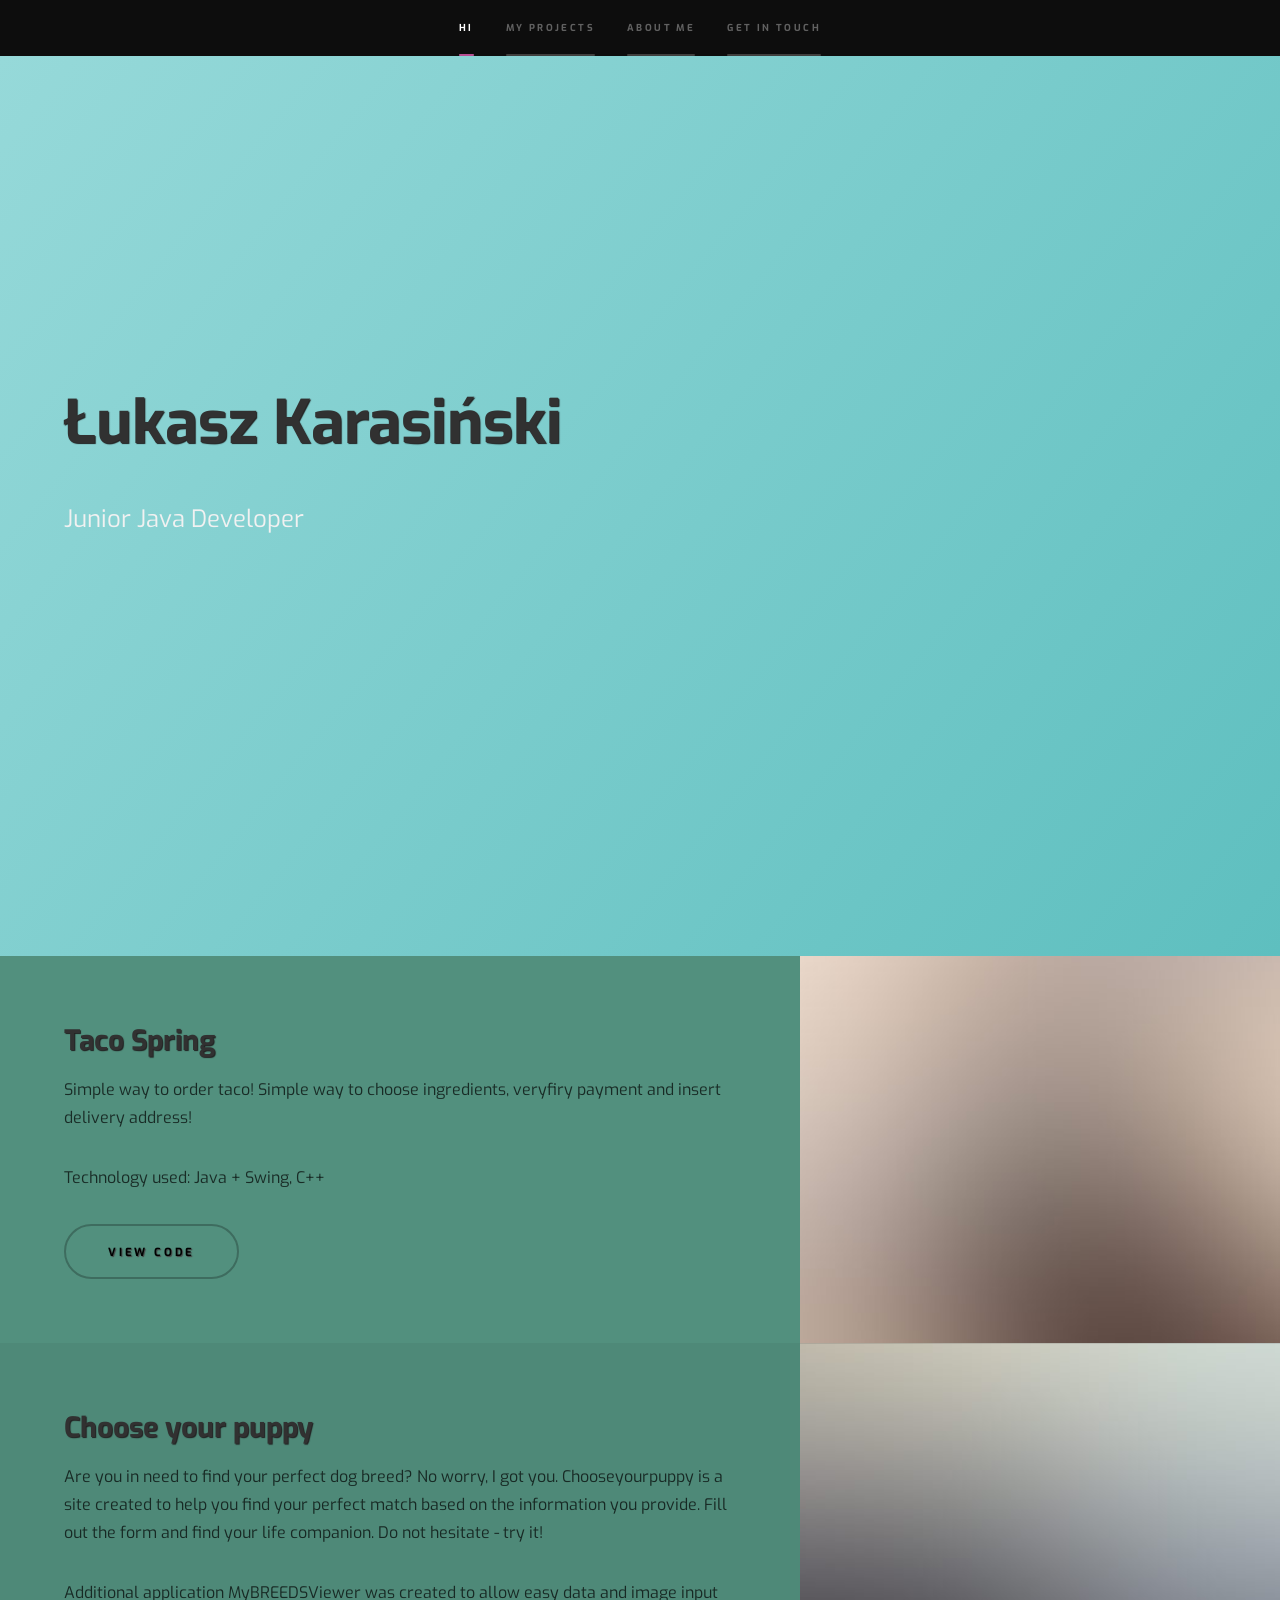
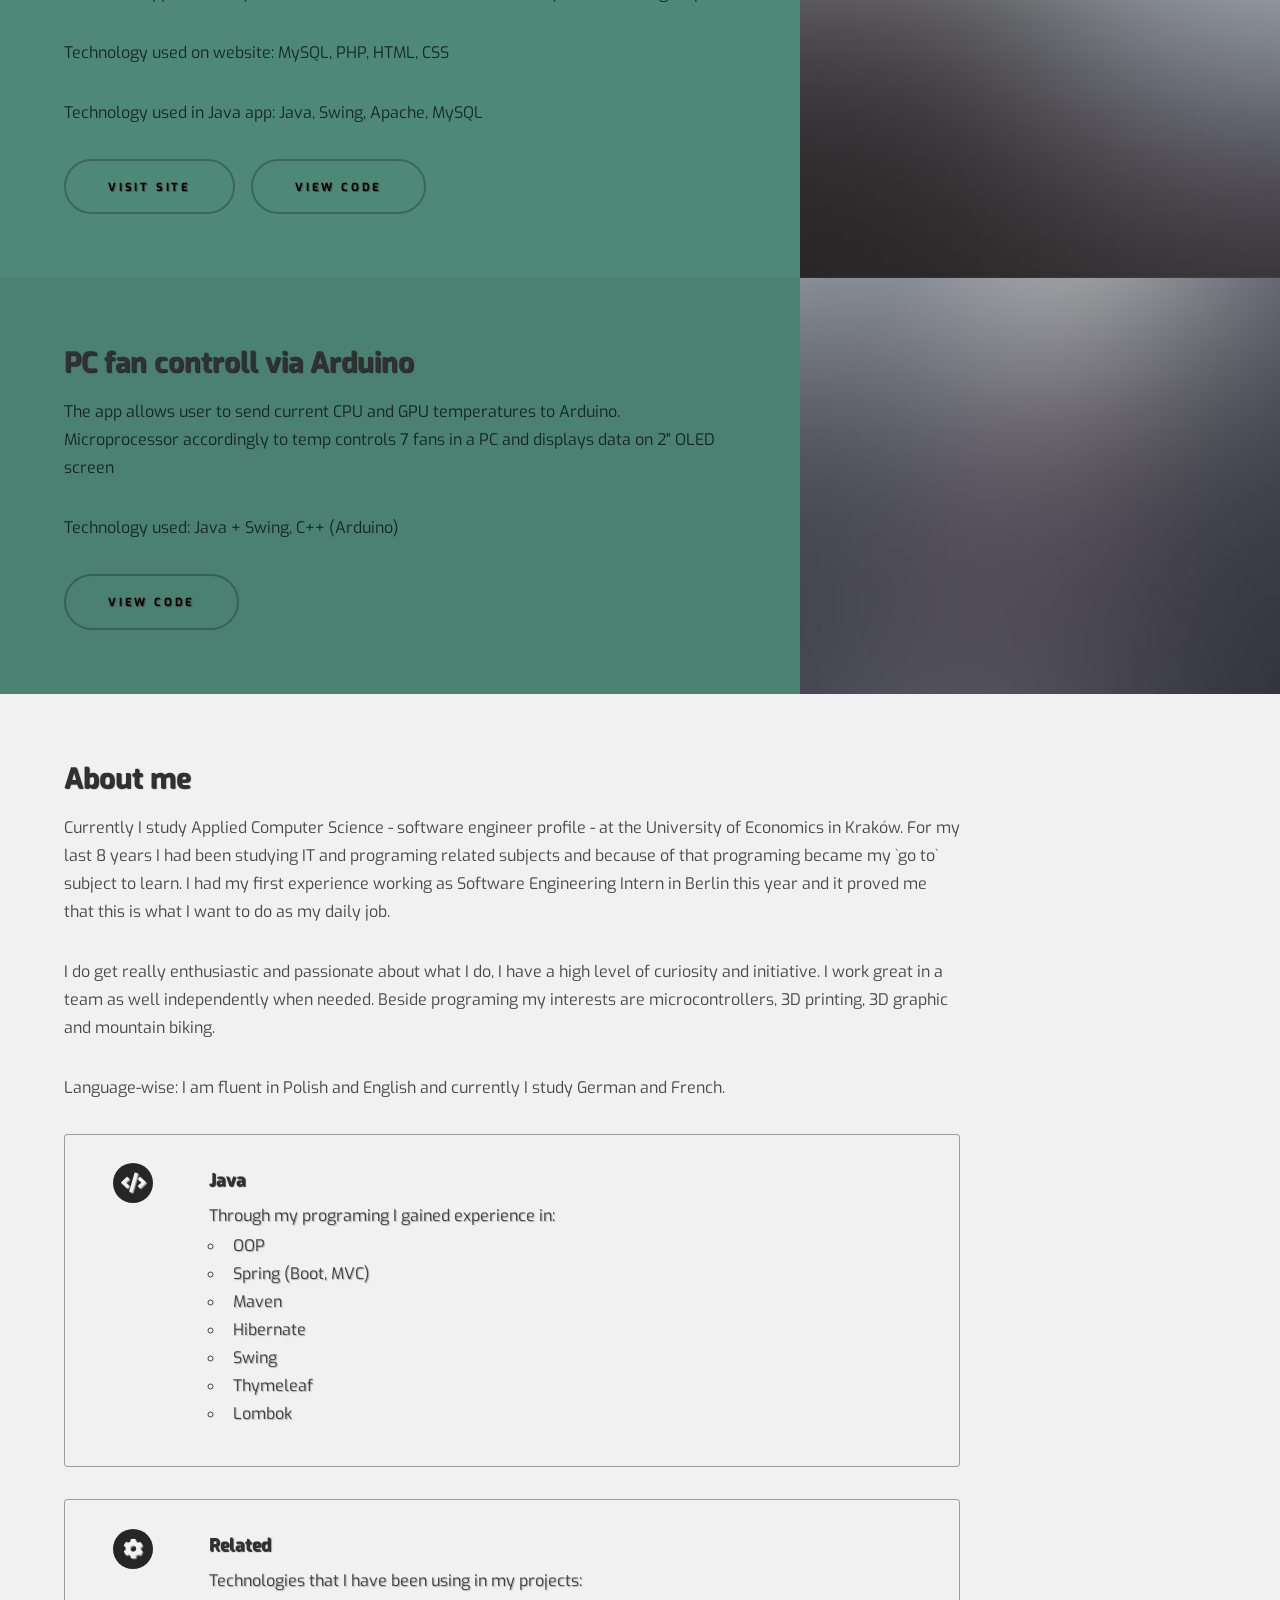
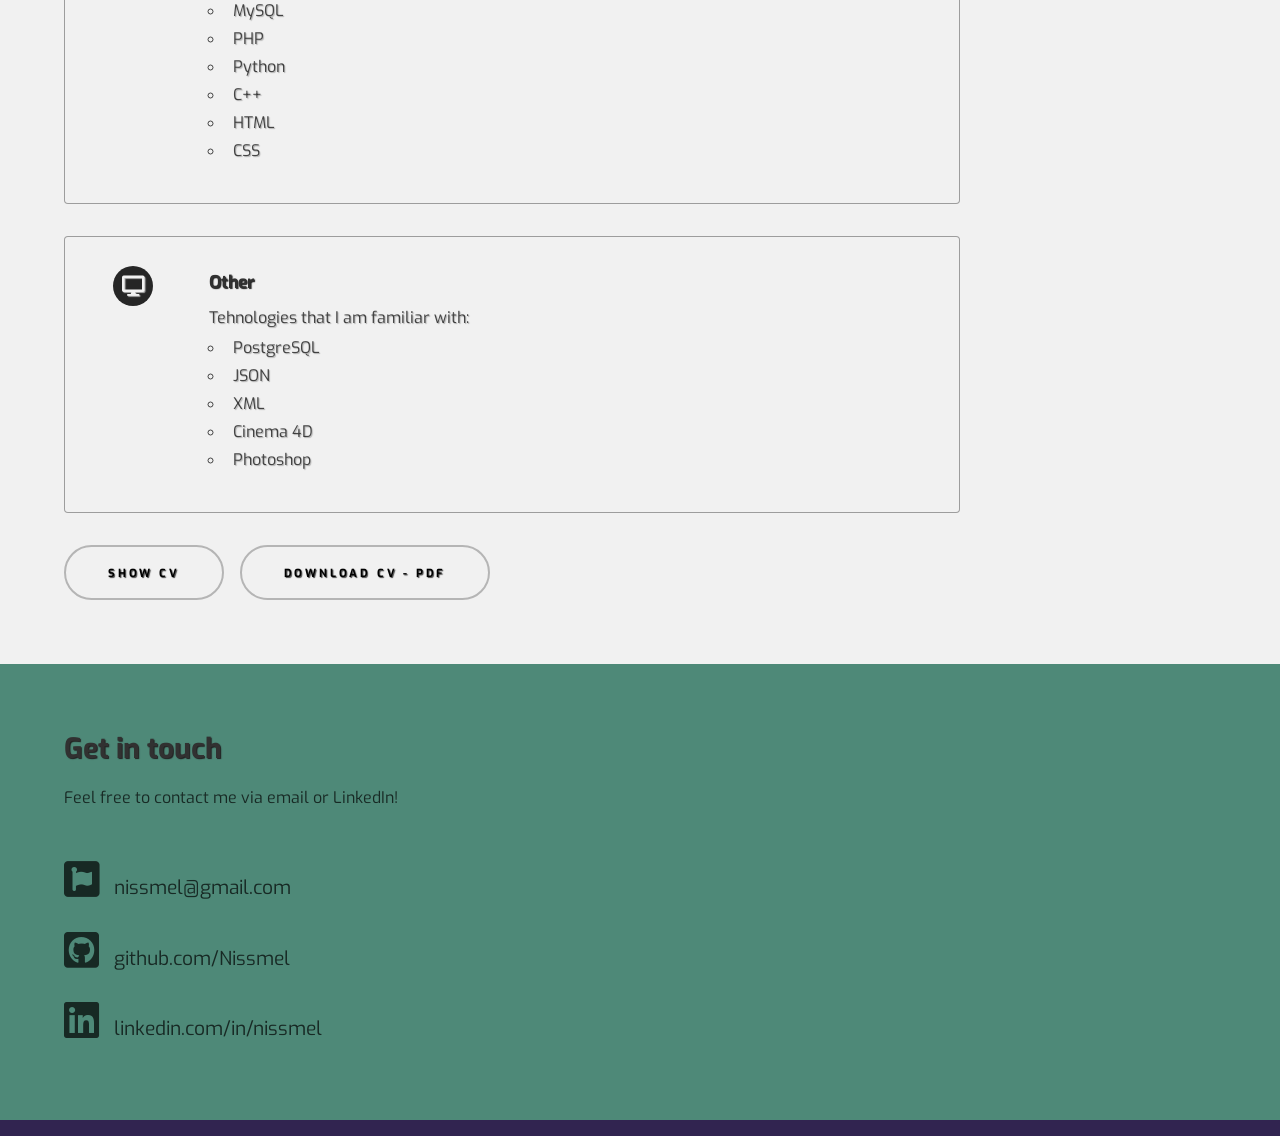
==== index.html @ aac116a1 "Update index.html" ====
<!DOCTYPE HTML>
<!--
	Hyperspace by HTML5 UP
	html5up.net | @ajlkn
	Free for personal and commercial use under the CCA 3.0 license (html5up.net/license)
-->
<html>
	<head>
		<title>Hi! It`s Łukasz!</title>
		<meta charset="utf-8" />
		<meta name="viewport" content="width=device-width, initial-scale=1, user-scalable=no" />
		<link rel="icon" type="image/png" href="images/fav.png">
		<link rel="stylesheet" href="assets/css/main.css" />
		<link href="https://fonts.googleapis.com/css?family=Exo&display=swap" rel="stylesheet">
		<noscript><link rel="stylesheet" href="assets/css/noscript.css" /></noscript>
	</head>
	<body class="is-preload">

		<!-- Sidebar -->
			<section id="sidebar">
				<div class="inner">
					<nav>
						<ul>
							<li><a href="#intro">Hi</a></li>
							<li><a href="#one">My projects</a></li>
							<li><a href="#two">About me</a></li>
							<li><a href="#three">Get in touch</a></li>
						</ul>
					</nav>
				</div>
			</section>

		<!-- Wrapper -->
			<div id="wrapper">
			


				<!-- Intro -->
					<section id="intro" class="wrapper style1 fullscreen fade-up">
					<div class="inner">
					<div class="container">
							<h1>Łukasz Karasiński</h1>
							<p1>Junior Java Developer</p1>
						</div>
						
							
							<ul class="actions">
								<!--  <li><a href="#one" class="button scrolly">Projects</a></li> -->
							</ul>
						</div>
					</section>

				<!-- One -->
					<section id="one" class="wrapper style2 spotlights">
						<section>
							<div class="content">
								<div class="inner">
									<h2>Taco Spring </h2>
									<p>Simple way to order taco! Simple way to choose ingredients, veryfiry payment and insert delivery address!</p>
									<p>Technology used: Java + Swing, C++</p>
									<ul class="actions">
										<li><a href="https://github.com/Nissmel/PC-fan-control-via-Arduino/tree/master" class="button" target="_blank">View code</a></li>
									</ul>
								</div>
							</div>
							<a href="#" class="image"><img src="images/pic01.jpg" alt="" data-position="center center" /></a>
						</section>
						<section>
							<div class="content">
								<div class="inner">
									<h2>Choose your puppy</h2>
									<p>Are you in need to find your perfect dog breed? No worry, I got you. Chooseyourpuppy is a site created to help you find your perfect match based on the information you provide. Fill out the form and find your life companion. Do not hesitate - try it!</p>
									<p>Additional application MyBREEDSViewer was created to allow easy data and image input<p>
									<p>Technology used on website: MySQL, PHP, HTML, CSS</p>
									<p>Technology used in Java app: Java, Swing, Apache, MySQL</p>
									<ul class="actions">
										<li><a href="http://chooseyourpuppy.pl/" class="button" target="_blank">Visit site</a></li>
									    <li><a href="https://github.com/Nissmel/MyBREEDSViewer" class="button" target="_blank">View code</a></li>

									</ul>
								</div>
							</div>
							<a href="#" class="image"><img src="images/pic03.jpg" alt="" data-position="25% 25%" /></a>
						</section>
						<section>
							<div class="content">
							<div class="inner">
									<h2>PC fan controll via Arduino</h2>
									<p>The app allows user to send current CPU and GPU temperatures to Arduino. Microprocessor accordingly to temp controls 7 fans in a PC and displays data on 2" OLED screen</p>
									<p>Technology used: Java + Swing, C++ (Arduino)</p>
									<ul class="actions">
										<li><a href="https://github.com/Nissmel/PC-fan-control-via-Arduino/tree/master" class="button" target="_blank">View code</a></li>
									</ul>
								</div>
							</div>
							<a href="#" class="image"><img src="images/pic02.jpg" alt="" data-position="top center" /></a>
						</section>
					</section>

				<!-- Two -->
					<section id="two" class="wrapper style3 fade-up">
						<div class="inner">
							<h2>About me</h2>
							<p>Currently I study Applied Computer Science - software engineer profile - at the University of Economics in Kraków. For my last 8 years I had been studying IT and programing related subjects and because of that programing became my `go to` subject to learn. 
							I had my first experience working as Software Engineering Intern in Berlin this year and it proved me that this is what I want to do as my daily job.</p>
							<p>I do get really enthusiastic and passionate about what I do, I have a high level of curiosity and initiative. I work great in a team as well independently when needed. Beside programing my interests are microcontrollers, 3D printing, 3D graphic and mountain biking.</p>
							<p>Language-wise: I am fluent in Polish and English and currently I study German and French.</p>
							
							<div class="features">
								<section>
									<span class="icon solid major fa-code"></span>
									<h3>Java</h3>
									<p>Through my programing I gained experience in: 
									<ul class="TechUL">
											<li>OOP</li>
											<li>Spring (Boot, MVC)</li>
											<li>Maven</li>
											<li>Hibernate</li>
											<li>Swing</li>
											<li>Thymeleaf</li>
											<li>Lombok</li>
									<ul>
						
									</p>
								</section>
							</div>
							<div class="features">
								<section>
									<span class="icon solid major fa-cog"></span>
									<h3>Related</h3>
									<p>Technologies that I have been using in my projects:
									<ul class="TechUL">
											<li>MySQL</li>
											<li>PHP</li>
											<li>Python</li>
											<li>C++</li>
											<li>HTML</li>
											<li>CSS</li>
									</ul>
									</p>
								</section>
							</div>
							<div class="features">
								<section>
									<span class="icon solid major fa-desktop"></span>
									<h3>Other</h3>
									<p>Tehnologies that I am familiar with: 
									<ul class="TechUL">
											<li>PostgreSQL</li>
											<li>JSON</li>
											<li>XML</li>
											<li>Cinema 4D</li>
											<li>Photoshop</li>
									</ul>
									</p>
								</section>
							</div>

							<ul class="actions">
								<li><a href="assets\css\images\Łukasz Karasiński.pdf" class="button" target="_blank">Show CV</a></li>
								<li><a href="https://github.com/Nissmel/nissmel.github.io/raw/master/assets/css/images/%C5%81ukasz%20Karasi%C5%84ski.pdf" class="button">Download CV - PDF </a></li>
							</ul>
						</div>
					</section>

				<!-- Three -->
					<section id="three" class="wrapper style1 fade-up">
						<div class="inner">
							<h2>Get in touch</h2>
							<p>Feel free to contact me via email or LinkedIn!</p>
							<div class="split style1">
								<section>
									<ul class="contact">
											<ul class="icons">
											<li><a href="mailto: nissmel&#64;gmail.com" target="_blank" class="icon brands fa-font-awesome"><span class="label">Mail</span>&nbsp;&nbsp;&nbsp;nissmel&#64;gmail.com</a></li>
											<br>
												<li><a href="https://github.com/Nissmel" target="_blank" class="icon brands fa-github-square"><span class="label">GitHub</span>&nbsp;&nbsp;&nbsp;github.com/Nissmel</a></li>
												<br>
												<li><a href="https://www.linkedin.com/in/nissmel/" target="_blank" class="icon brands fa-linkedin"><span class="label">LinkedIn</span>&nbsp;&nbsp;&nbsp;linkedin.com/in/nissmel</a></li>
											</ul>
										</li>
									</ul>
								</section>
							</div>
						</div>
					</section>

			</div>

		<!-- Scripts -->
			<script src="assets/js/jquery.min.js"></script>
			<script src="assets/js/jquery.scrollex.min.js"></script>
			<script src="assets/js/jquery.scrolly.min.js"></script>
			<script src="assets/js/browser.min.js"></script>
			<script src="assets/js/breakpoints.min.js"></script>
			<script src="assets/js/util.js"></script>
			<script src="assets/js/main.js"></script>

	</body>
</html>
---- assets/css/main.css ----
@import url(fontawesome-all.min.css);

/*
	Hyperspace by HTML5 UP
	html5up.net | @ajlkn
	Free for personal and commercial use under the CCA 3.0 license (html5up.net/license)
*/

html, body, div, span, applet, object,
iframe, h1, h2, h3, h4, h5, h6, p, blockquote,
pre, a, abbr, acronym, address, big, cite,
code, del, dfn, em, img, ins, kbd, q, s, samp,
small, strike, strong, sub, sup, tt, var, b,
u, i, center, dl, dt, dd, ol, ul, li, fieldset,
form, label, legend, table, caption, tbody,
tfoot, thead, tr, th, td, article, aside,
canvas, details, embed, figure, figcaption,
footer, header, hgroup, menu, nav, output, ruby,
section, summary, time, mark, audio, video {
	margin: 0;
	padding: 0;
	border: 0;
	font-size: 100%;
	font: inherit;
	vertical-align: baseline;}

article, aside, details, figcaption, figure,
footer, header, hgroup, menu, nav, section {
	display: block;}
	
	body {
	
}

@keyframes gradientBG {
	0% {
		background-position: 0% 50%;
	}
	50% {
		background-position: 100% 50%;
	}
	100% {
		background-position: 0% 50%;
	}
}

.container {
	width: 100%;
	position: absolute;
	top: -50%;}

::-webkit-scrollbar {
    display: none;
}

body {
	line-height: 1;
	background-color: #23a6d5;
}

ol, ul {
  list-style: none;
}

.TechUL{
	position: relative;
	top: -30px;
	list-style-type: circle;
    margin: 0 0 -1.5em 0;
}

blockquote, q {
	quotes: none;
}

	blockquote:before, blockquote:after, q:before, q:after {
		content: '';
		content: none;
	}

table {
	border-collapse: collapse;
	border-spacing: 0;
}

body {
	-webkit-text-size-adjust: none;
}

mark {
	background-color: transparent;
	color: inherit;
}

input::-moz-focus-inner {
	border: 0;
	padding: 0;
}

input, select, textarea {
	-moz-appearance: none;
	-webkit-appearance: none;
	-ms-appearance: none;
	appearance: none;
}

/* Basic */

	@-ms-viewport {
		width: device-width;
	}

	body {
		-ms-overflow-style: scrollbar;
	}

	@media screen and (max-width: 480px) {

		html, body {
			min-width: 320px;
		}

	}

	html {
		box-sizing: border-box;
	}

	*, *:before, *:after {
		box-sizing: inherit;
	}

	body {
		background: #312450;
	}

		body.is-preload *, body.is-preload *:before, body.is-preload *:after {
			-moz-animation: none !important;
			-webkit-animation: none !important;
			-ms-animation: none !important;
			animation: none !important;
			-moz-transition: none !important;
			-webkit-transition: none !important;
			-ms-transition: none !important;
			transition: none !important;
			

		}

/* Type */

	body, input, select, textarea {
		color: rgba(0, 0, 0, 0.7);
		font-family: "Exo", sans-serif;
		font-size: 16.5pt;
		font-weight: normal;
		line-height: 1.75;
	}

		@media screen and (max-width: 1680px) {

			body, input, select, textarea {
				font-size: 13pt;
			}

		}

		@media screen and (max-width: 1280px) {

			body, input, select, textarea {
				font-size: 12pt;
			}

		}

		@media screen and (max-width: 360px) {

			body, input, select, textarea {
				font-size: 11pt;
			}

		}

	a {
		-moz-transition: color 0.2s ease, border-bottom-color 0.2s ease;
		-webkit-transition: color 0.2s ease, border-bottom-color 0.2s ease;
		-ms-transition: color 0.2s ease, border-bottom-color 0.2s ease;
		transition: color 0.2s ease, border-bottom-color 0.2s ease;
		border-bottom: dotted 1px rgba(255, 255, 255, 0.35);
		color: inherit;
		text-decoration: none;
		font-size: 1.2em;
	}

		a:hover {
			border-bottom-color: transparent;
			color: #ffffff;
		}

	strong, b {
		color: #ffffff;
		font-weight: bold;
	}

	em, i {
		font-style: italic;
	}

	p {
		margin: 0 0 2em 0px;
	}
	
	p1 {
		margin: 0 0 2em 0px;
		color: #f1f1f1;
		font-size: 1.5em;

	}

	h1, h2, h3, h4, h5, h6 {
		color: #313131;
		font-weight: bold;
		line-height: 1.5;
		margin: 0 0 0.5em 0px;
		text-shadow: 1px 1px 1px #212121;
	}

		h1 a, h2 a, h3 a, h4 a, h5 a, h6 a {
			color: inherit;
			text-decoration: none;
		}

	h1 {
		font-size: 3.75em;
	}

		h1.major {
			margin: 0 0 1.3em 0;
			position: relative;
			padding-bottom: 0.35em;
		}

			h1.major:after {
				background-image: -moz-linear-gradient(to right, #5e42a6, #b74e91);
				background-image: -webkit-linear-gradient(to right, #5e42a6, #b74e91);
				background-image: -ms-linear-gradient(to right, #5e42a6, #b74e91);
				background-image: linear-gradient(to right, #5e42a6, #b74e91);
				-moz-transition: max-width 0.2s ease;
				-webkit-transition: max-width 0.2s ease;
				-ms-transition: max-width 0.2s ease;
				transition: max-width 0.2s ease;
				border-radius: 0.2em;
				bottom: 0;
				content: '';
				height: 0.05em;
				position: absolute;
				right: 0;
				width: 100%;
			}

	h2 {
		font-size: 1.75em;
		margin: 0 0 0.5em 0px;
	}

	h3 {
		font-size: 1.1em;
	}

	h4 {
		font-size: 1em;
	}

	h5 {
		font-size: 0.8em;
	}

	h6 {
		font-size: 0.6em;
	}

	@media screen and (max-width: 736px) {

		h1 {
			font-size: 2em;
		}

		h2 {
			font-size: 1.25em;
		}

		h3 {
			font-size: 1em;
		}

		h4 {
			font-size: 0.8em;
		}

		h5 {
			font-size: 0.6em;
		}

		h6 {
			font-size: 0.6em;
		}

	}

	sub {
		font-size: 0.8em;
		position: relative;
		top: 0.5em;
	}

	sup {
		font-size: 0.8em;
		position: relative;
		top: -0.5em;
	}

	blockquote {
		border-left: solid 4px rgba(255, 255, 255, 0.15);
		font-style: italic;
		margin: 0 0 2em 0;
		padding: 0.5em 0 0.5em 2em;
	}

	code {
		background: rgba(255, 255, 255, 0.05);
		border-radius: 0.25em;
		border: solid 1px rgba(255, 255, 255, 0.15);
		font-family: "Exo", sans-serif;
		font-size: 0.9em;
		margin: 0 0.25em;
		padding: 0.25em 0.65em;
	}

	pre {
		-webkit-overflow-scrolling: touch;
		font-family: "Exo", sans-serif;
		font-size: 0.9em;
		margin: 0 0 2em 0;
	}

		pre code {
			display: block;
			line-height: 1.75em;
			padding: 1em 1.5em;
			overflow-x: auto;
		}

	hr {
		border: 0;
		border-bottom: solid 1px rgba(255, 255, 255, 0.15);
		margin: 2em 0;
	}

		hr.major {
			margin: 3em 0;
		}

	.align-left {
		text-align: left;
	}

	.align-center {
		text-align: center;
	}

	.align-right {
		text-align: right;
	}

/* Row */

	.row {
		display: flex;
		flex-wrap: wrap;
		box-sizing: border-box;
		align-items: stretch;
	}

		.row > * {
			box-sizing: border-box;
		}

		.row.gtr-uniform > * > :last-child {
			margin-bottom: 0;
		}

		.row.aln-left {
			justify-content: flex-start;
		}

		.row.aln-center {
			justify-content: center;
		}

		.row.aln-right {
			justify-content: flex-end;
		}

		.row.aln-top {
			align-items: flex-start;
		}

		.row.aln-middle {
			align-items: center;
		}

		.row.aln-bottom {
			align-items: flex-end;
		}

		.row > .imp {
			order: -1;
		}

		.row > .col-1 {
			width: 8.33333%;
		}

		.row > .off-1 {
			margin-left: 8.33333%;
		}

		.row > .col-2 {
			width: 16.66667%;
		}

		.row > .off-2 {
			margin-left: 16.66667%;
		}

		.row > .col-3 {
			width: 25%;
		}

		.row > .off-3 {
			margin-left: 25%;
		}

		.row > .col-4 {
			width: 33.33333%;
		}

		.row > .off-4 {
			margin-left: 33.33333%;
		}

		.row > .col-5 {
			width: 41.66667%;
		}

		.row > .off-5 {
			margin-left: 41.66667%;
		}

		.row > .col-6 {
			width: 50%;
		}

		.row > .off-6 {
			margin-left: 50%;
		}

		.row > .col-7 {
			width: 58.33333%;
		}

		.row > .off-7 {
			margin-left: 58.33333%;
		}

		.row > .col-8 {
			width: 66.66667%;
		}

		.row > .off-8 {
			margin-left: 66.66667%;
		}

		.row > .col-9 {
			width: 75%;
		}

		.row > .off-9 {
			margin-left: 75%;
		}

		.row > .col-10 {
			width: 83.33333%;
		}

		.row > .off-10 {
			margin-left: 83.33333%;
		}

		.row > .col-11 {
			width: 91.66667%;
		}

		.row > .off-11 {
			margin-left: 91.66667%;
		}

		.row > .col-12 {
			width: 100%;
		}

		.row > .off-12 {
			margin-left: 100%;
		}

		.row.gtr-0 {
			margin-top: 0;
			margin-left: 0em;
		}

			.row.gtr-0 > * {
				padding: 0 0 0 0em;
			}

			.row.gtr-0.gtr-uniform {
				margin-top: 0em;
			}

				.row.gtr-0.gtr-uniform > * {
					padding-top: 0em;
				}

		.row.gtr-25 {
			margin-top: 0;
			margin-left: -0.375em;
		}

			.row.gtr-25 > * {
				padding: 0 0 0 0.375em;
			}

			.row.gtr-25.gtr-uniform {
				margin-top: -0.375em;
			}

				.row.gtr-25.gtr-uniform > * {
					padding-top: 0.375em;
				}

		.row.gtr-50 {
			margin-top: 0;
			margin-left: -0.75em;
		}

			.row.gtr-50 > * {
				padding: 0 0 0 0.75em;
			}

			.row.gtr-50.gtr-uniform {
				margin-top: -0.75em;
			}

				.row.gtr-50.gtr-uniform > * {
					padding-top: 0.75em;
				}

		.row {
			margin-top: 0;
			margin-left: -1.5em;
		}

			.row > * {
				padding: 0 0 0 1.5em;
			}

			.row.gtr-uniform {
				margin-top: -1.5em;
			}

				.row.gtr-uniform > * {
					padding-top: 1.5em;
				}

		.row.gtr-150 {
			margin-top: 0;
			margin-left: -2.25em;
		}

			.row.gtr-150 > * {
				padding: 0 0 0 2.25em;
			}

			.row.gtr-150.gtr-uniform {
				margin-top: -2.25em;
			}

				.row.gtr-150.gtr-uniform > * {
					padding-top: 2.25em;
				}

		.row.gtr-200 {
			margin-top: 0;
			margin-left: -3em;
		}

			.row.gtr-200 > * {
				padding: 0 0 0 3em;
			}

			.row.gtr-200.gtr-uniform {
				margin-top: -3em;
			}

				.row.gtr-200.gtr-uniform > * {
					padding-top: 3em;
				}

		@media screen and (max-width: 1680px) {

			.row {
				display: flex;
				flex-wrap: wrap;
				box-sizing: border-box;
				align-items: stretch;
			}

				.row > * {
					box-sizing: border-box;
				}

				.row.gtr-uniform > * > :last-child {
					margin-bottom: 0;
				}

				.row.aln-left {
					justify-content: flex-start;
				}

				.row.aln-center {
					justify-content: center;
				}

				.row.aln-right {
					justify-content: flex-end;
				}

				.row.aln-top {
					align-items: flex-start;
				}

				.row.aln-middle {
					align-items: center;
				}

				.row.aln-bottom {
					align-items: flex-end;
				}

				.row > .imp-xlarge {
					order: -1;
				}

				.row > .col-1-xlarge {
					width: 8.33333%;
				}

				.row > .off-1-xlarge {
					margin-left: 8.33333%;
				}

				.row > .col-2-xlarge {
					width: 16.66667%;
				}

				.row > .off-2-xlarge {
					margin-left: 16.66667%;
				}

				.row > .col-3-xlarge {
					width: 25%;
				}

				.row > .off-3-xlarge {
					margin-left: 25%;
				}

				.row > .col-4-xlarge {
					width: 33.33333%;
				}

				.row > .off-4-xlarge {
					margin-left: 33.33333%;
				}

				.row > .col-5-xlarge {
					width: 41.66667%;
				}

				.row > .off-5-xlarge {
					margin-left: 41.66667%;
				}

				.row > .col-6-xlarge {
					width: 50%;
				}

				.row > .off-6-xlarge {
					margin-left: 50%;
				}

				.row > .col-7-xlarge {
					width: 58.33333%;
				}

				.row > .off-7-xlarge {
					margin-left: 58.33333%;
				}

				.row > .col-8-xlarge {
					width: 66.66667%;
				}

				.row > .off-8-xlarge {
					margin-left: 66.66667%;
				}

				.row > .col-9-xlarge {
					width: 75%;
				}

				.row > .off-9-xlarge {
					margin-left: 75%;
				}

				.row > .col-10-xlarge {
					width: 83.33333%;
				}

				.row > .off-10-xlarge {
					margin-left: 83.33333%;
				}

				.row > .col-11-xlarge {
					width: 91.66667%;
				}

				.row > .off-11-xlarge {
					margin-left: 91.66667%;
				}

				.row > .col-12-xlarge {
					width: 100%;
				}

				.row > .off-12-xlarge {
					margin-left: 100%;
				}

				.row.gtr-0 {
					margin-top: 0;
					margin-left: 0em;
				}

					.row.gtr-0 > * {
						padding: 0 0 0 0em;
					}

					.row.gtr-0.gtr-uniform {
						margin-top: 0em;
					}

						.row.gtr-0.gtr-uniform > * {
							padding-top: 0em;
						}

				.row.gtr-25 {
					margin-top: 0;
					margin-left: -0.375em;
				}

					.row.gtr-25 > * {
						padding: 0 0 0 0.375em;
					}

					.row.gtr-25.gtr-uniform {
						margin-top: -0.375em;
					}

						.row.gtr-25.gtr-uniform > * {
							padding-top: 0.375em;
						}

				.row.gtr-50 {
					margin-top: 0;
					margin-left: -0.75em;
				}

					.row.gtr-50 > * {
						padding: 0 0 0 0.75em;
					}

					.row.gtr-50.gtr-uniform {
						margin-top: -0.75em;
					}

						.row.gtr-50.gtr-uniform > * {
							padding-top: 0.75em;
						}

				.row {
					margin-top: 0;
					margin-left: -1.5em;
				}

					.row > * {
						padding: 0 0 0 1.5em;
					}

					.row.gtr-uniform {
						margin-top: -1.5em;
					}

						.row.gtr-uniform > * {
							padding-top: 1.5em;
						}

				.row.gtr-150 {
					margin-top: 0;
					margin-left: -2.25em;
				}

					.row.gtr-150 > * {
						padding: 0 0 0 2.25em;
					}

					.row.gtr-150.gtr-uniform {
						margin-top: -2.25em;
					}

						.row.gtr-150.gtr-uniform > * {
							padding-top: 2.25em;
						}

				.row.gtr-200 {
					margin-top: 0;
					margin-left: -3em;
				}

					.row.gtr-200 > * {
						padding: 0 0 0 3em;
					}

					.row.gtr-200.gtr-uniform {
						margin-top: -3em;
					}

						.row.gtr-200.gtr-uniform > * {
							padding-top: 3em;
						}

		}

		@media screen and (max-width: 1280px) {

			.row {
				display: flex;
				flex-wrap: wrap;
				box-sizing: border-box;
				align-items: stretch;
			}

				.row > * {
					box-sizing: border-box;
				}

				.row.gtr-uniform > * > :last-child {
					margin-bottom: 0;
				}

				.row.aln-left {
					justify-content: flex-start;
				}

				.row.aln-center {
					justify-content: center;
				}

				.row.aln-right {
					justify-content: flex-end;
				}

				.row.aln-top {
					align-items: flex-start;
				}

				.row.aln-middle {
					align-items: center;
				}

				.row.aln-bottom {
					align-items: flex-end;
				}

				.row > .imp-large {
					order: -1;
				}

				.row > .col-1-large {
					width: 8.33333%;
				}

				.row > .off-1-large {
					margin-left: 8.33333%;
				}

				.row > .col-2-large {
					width: 16.66667%;
				}

				.row > .off-2-large {
					margin-left: 16.66667%;
				}

				.row > .col-3-large {
					width: 25%;
				}

				.row > .off-3-large {
					margin-left: 25%;
				}

				.row > .col-4-large {
					width: 33.33333%;
				}

				.row > .off-4-large {
					margin-left: 33.33333%;
				}

				.row > .col-5-large {
					width: 41.66667%;
				}

				.row > .off-5-large {
					margin-left: 41.66667%;
				}

				.row > .col-6-large {
					width: 50%;
				}

				.row > .off-6-large {
					margin-left: 50%;
				}

				.row > .col-7-large {
					width: 58.33333%;
				}

				.row > .off-7-large {
					margin-left: 58.33333%;
				}

				.row > .col-8-large {
					width: 66.66667%;
				}

				.row > .off-8-large {
					margin-left: 66.66667%;
				}

				.row > .col-9-large {
					width: 75%;
				}

				.row > .off-9-large {
					margin-left: 75%;
				}

				.row > .col-10-large {
					width: 83.33333%;
				}

				.row > .off-10-large {
					margin-left: 83.33333%;
				}

				.row > .col-11-large {
					width: 91.66667%;
				}

				.row > .off-11-large {
					margin-left: 91.66667%;
				}

				.row > .col-12-large {
					width: 100%;
				}

				.row > .off-12-large {
					margin-left: 100%;
				}

				.row.gtr-0 {
					margin-top: 0;
					margin-left: 0em;
				}

					.row.gtr-0 > * {
						padding: 0 0 0 0em;
					}

					.row.gtr-0.gtr-uniform {
						margin-top: 0em;
					}

						.row.gtr-0.gtr-uniform > * {
							padding-top: 0em;
						}

				.row.gtr-25 {
					margin-top: 0;
					margin-left: -0.375em;
				}

					.row.gtr-25 > * {
						padding: 0 0 0 0.375em;
					}

					.row.gtr-25.gtr-uniform {
						margin-top: -0.375em;
					}

						.row.gtr-25.gtr-uniform > * {
							padding-top: 0.375em;
						}

				.row.gtr-50 {
					margin-top: 0;
					margin-left: -0.75em;
				}

					.row.gtr-50 > * {
						padding: 0 0 0 0.75em;
					}

					.row.gtr-50.gtr-uniform {
						margin-top: -0.75em;
					}

						.row.gtr-50.gtr-uniform > * {
							padding-top: 0.75em;
						}

				.row {
					margin-top: 0;
					margin-left: -1.5em;
				}

					.row > * {
						padding: 0 0 0 1.5em;
					}

					.row.gtr-uniform {
						margin-top: -1.5em;
					}

						.row.gtr-uniform > * {
							padding-top: 1.5em;
						}

				.row.gtr-150 {
					margin-top: 0;
					margin-left: -2.25em;
				}

					.row.gtr-150 > * {
						padding: 0 0 0 2.25em;
					}

					.row.gtr-150.gtr-uniform {
						margin-top: -2.25em;
					}

						.row.gtr-150.gtr-uniform > * {
							padding-top: 2.25em;
						}

				.row.gtr-200 {
					margin-top: 0;
					margin-left: -3em;
				}

					.row.gtr-200 > * {
						padding: 0 0 0 3em;
					}

					.row.gtr-200.gtr-uniform {
						margin-top: -3em;
					}

						.row.gtr-200.gtr-uniform > * {
							padding-top: 3em;
						}

		}

		@media screen and (max-width: 980px) {

			.row {
				display: flex;
				flex-wrap: wrap;
				box-sizing: border-box;
				align-items: stretch;
			}

				.row > * {
					box-sizing: border-box;
				}

				.row.gtr-uniform > * > :last-child {
					margin-bottom: 0;
				}

				.row.aln-left {
					justify-content: flex-start;
				}

				.row.aln-center {
					justify-content: center;
				}

				.row.aln-right {
					justify-content: flex-end;
				}

				.row.aln-top {
					align-items: flex-start;
				}

				.row.aln-middle {
					align-items: center;
				}

				.row.aln-bottom {
					align-items: flex-end;
				}

				.row > .imp-medium {
					order: -1;
				}

				.row > .col-1-medium {
					width: 8.33333%;
				}

				.row > .off-1-medium {
					margin-left: 8.33333%;
				}

				.row > .col-2-medium {
					width: 16.66667%;
				}

				.row > .off-2-medium {
					margin-left: 16.66667%;
				}

				.row > .col-3-medium {
					width: 25%;
				}

				.row > .off-3-medium {
					margin-left: 25%;
				}

				.row > .col-4-medium {
					width: 33.33333%;
				}

				.row > .off-4-medium {
					margin-left: 33.33333%;
				}

				.row > .col-5-medium {
					width: 41.66667%;
				}

				.row > .off-5-medium {
					margin-left: 41.66667%;
				}

				.row > .col-6-medium {
					width: 50%;
				}

				.row > .off-6-medium {
					margin-left: 50%;
				}

				.row > .col-7-medium {
					width: 58.33333%;
				}

				.row > .off-7-medium {
					margin-left: 58.33333%;
				}

				.row > .col-8-medium {
					width: 66.66667%;
				}

				.row > .off-8-medium {
					margin-left: 66.66667%;
				}

				.row > .col-9-medium {
					width: 75%;
				}

				.row > .off-9-medium {
					margin-left: 75%;
				}

				.row > .col-10-medium {
					width: 83.33333%;
				}

				.row > .off-10-medium {
					margin-left: 83.33333%;
				}

				.row > .col-11-medium {
					width: 91.66667%;
				}

				.row > .off-11-medium {
					margin-left: 91.66667%;
				}

				.row > .col-12-medium {
					width: 100%;
				}

				.row > .off-12-medium {
					margin-left: 100%;
				}

				.row.gtr-0 {
					margin-top: 0;
					margin-left: 0em;
				}

					.row.gtr-0 > * {
						padding: 0 0 0 0em;
					}

					.row.gtr-0.gtr-uniform {
						margin-top: 0em;
					}

						.row.gtr-0.gtr-uniform > * {
							padding-top: 0em;
						}

				.row.gtr-25 {
					margin-top: 0;
					margin-left: -0.375em;
				}

					.row.gtr-25 > * {
						padding: 0 0 0 0.375em;
					}

					.row.gtr-25.gtr-uniform {
						margin-top: -0.375em;
					}

						.row.gtr-25.gtr-uniform > * {
							padding-top: 0.375em;
						}

				.row.gtr-50 {
					margin-top: 0;
					margin-left: -0.75em;
				}

					.row.gtr-50 > * {
						padding: 0 0 0 0.75em;
					}

					.row.gtr-50.gtr-uniform {
						margin-top: -0.75em;
					}

						.row.gtr-50.gtr-uniform > * {
							padding-top: 0.75em;
						}

				.row {
					margin-top: 0;
					margin-left: -1.5em;
				}

					.row > * {
						padding: 0 0 0 1.5em;
					}

					.row.gtr-uniform {
						margin-top: -1.5em;
					}

						.row.gtr-uniform > * {
							padding-top: 1.5em;
						}

				.row.gtr-150 {
					margin-top: 0;
					margin-left: -2.25em;
				}

					.row.gtr-150 > * {
						padding: 0 0 0 2.25em;
					}

					.row.gtr-150.gtr-uniform {
						margin-top: -2.25em;
					}

						.row.gtr-150.gtr-uniform > * {
							padding-top: 2.25em;
						}

				.row.gtr-200 {
					margin-top: 0;
					margin-left: -3em;
				}

					.row.gtr-200 > * {
						padding: 0 0 0 3em;
					}

					.row.gtr-200.gtr-uniform {
						margin-top: -3em;
					}

						.row.gtr-200.gtr-uniform > * {
							padding-top: 3em;
						}

		}

		@media screen and (max-width: 736px) {

			.row {
				display: flex;
				flex-wrap: wrap;
				box-sizing: border-box;
				align-items: stretch;
			}

				.row > * {
					box-sizing: border-box;
				}

				.row.gtr-uniform > * > :last-child {
					margin-bottom: 0;
				}

				.row.aln-left {
					justify-content: flex-start;
				}

				.row.aln-center {
					justify-content: center;
				}

				.row.aln-right {
					justify-content: flex-end;
				}

				.row.aln-top {
					align-items: flex-start;
				}

				.row.aln-middle {
					align-items: center;
				}

				.row.aln-bottom {
					align-items: flex-end;
				}

				.row > .imp-small {
					order: -1;
				}

				.row > .col-1-small {
					width: 8.33333%;
				}

				.row > .off-1-small {
					margin-left: 8.33333%;
				}

				.row > .col-2-small {
					width: 16.66667%;
				}

				.row > .off-2-small {
					margin-left: 16.66667%;
				}

				.row > .col-3-small {
					width: 25%;
				}

				.row > .off-3-small {
					margin-left: 25%;
				}

				.row > .col-4-small {
					width: 33.33333%;
				}

				.row > .off-4-small {
					margin-left: 33.33333%;
				}

				.row > .col-5-small {
					width: 41.66667%;
				}

				.row > .off-5-small {
					margin-left: 41.66667%;
				}

				.row > .col-6-small {
					width: 50%;
				}

				.row > .off-6-small {
					margin-left: 50%;
				}

				.row > .col-7-small {
					width: 58.33333%;
				}

				.row > .off-7-small {
					margin-left: 58.33333%;
				}

				.row > .col-8-small {
					width: 66.66667%;
				}

				.row > .off-8-small {
					margin-left: 66.66667%;
				}

				.row > .col-9-small {
					width: 75%;
				}

				.row > .off-9-small {
					margin-left: 75%;
				}

				.row > .col-10-small {
					width: 83.33333%;
				}

				.row > .off-10-small {
					margin-left: 83.33333%;
				}

				.row > .col-11-small {
					width: 91.66667%;
				}

				.row > .off-11-small {
					margin-left: 91.66667%;
				}

				.row > .col-12-small {
					width: 100%;
				}

				.row > .off-12-small {
					margin-left: 100%;
				}

				.row.gtr-0 {
					margin-top: 0;
					margin-left: 0em;
				}

					.row.gtr-0 > * {
						padding: 0 0 0 0em;
					}

					.row.gtr-0.gtr-uniform {
						margin-top: 0em;
					}

						.row.gtr-0.gtr-uniform > * {
							padding-top: 0em;
						}

				.row.gtr-25 {
					margin-top: 0;
					margin-left: -0.375em;
				}

					.row.gtr-25 > * {
						padding: 0 0 0 0.375em;
					}

					.row.gtr-25.gtr-uniform {
						margin-top: -0.375em;
					}

						.row.gtr-25.gtr-uniform > * {
							padding-top: 0.375em;
						}

				.row.gtr-50 {
					margin-top: 0;
					margin-left: -0.75em;
				}

					.row.gtr-50 > * {
						padding: 0 0 0 0.75em;
					}

					.row.gtr-50.gtr-uniform {
						margin-top: -0.75em;
					}

						.row.gtr-50.gtr-uniform > * {
							padding-top: 0.75em;
						}

				.row {
					margin-top: 0;
					margin-left: -1.5em;
				}

					.row > * {
						padding: 0 0 0 1.5em;
					}

					.row.gtr-uniform {
						margin-top: -1.5em;
					}

						.row.gtr-uniform > * {
							padding-top: 1.5em;
						}

				.row.gtr-150 {
					margin-top: 0;
					margin-left: -2.25em;
				}

					.row.gtr-150 > * {
						padding: 0 0 0 2.25em;
					}

					.row.gtr-150.gtr-uniform {
						margin-top: -2.25em;
					}

						.row.gtr-150.gtr-uniform > * {
							padding-top: 2.25em;
						}

				.row.gtr-200 {
					margin-top: 0;
					margin-left: -3em;
				}

					.row.gtr-200 > * {
						padding: 0 0 0 3em;
					}

					.row.gtr-200.gtr-uniform {
						margin-top: -3em;
					}

						.row.gtr-200.gtr-uniform > * {
							padding-top: 3em;
						}

		}

		@media screen and (max-width: 480px) {

			.row {
				display: flex;
				flex-wrap: wrap;
				box-sizing: border-box;
				align-items: stretch;
			}

				.row > * {
					box-sizing: border-box;
				}

				.row.gtr-uniform > * > :last-child {
					margin-bottom: 0;
				}

				.row.aln-left {
					justify-content: flex-start;
				}

				.row.aln-center {
					justify-content: center;
				}

				.row.aln-right {
					justify-content: flex-end;
				}

				.row.aln-top {
					align-items: flex-start;
				}

				.row.aln-middle {
					align-items: center;
				}

				.row.aln-bottom {
					align-items: flex-end;
				}

				.row > .imp-xsmall {
					order: -1;
				}

				.row > .col-1-xsmall {
					width: 8.33333%;
				}

				.row > .off-1-xsmall {
					margin-left: 8.33333%;
				}

				.row > .col-2-xsmall {
					width: 16.66667%;
				}

				.row > .off-2-xsmall {
					margin-left: 16.66667%;
				}

				.row > .col-3-xsmall {
					width: 25%;
				}

				.row > .off-3-xsmall {
					margin-left: 25%;
				}

				.row > .col-4-xsmall {
					width: 33.33333%;
				}

				.row > .off-4-xsmall {
					margin-left: 33.33333%;
				}

				.row > .col-5-xsmall {
					width: 41.66667%;
				}

				.row > .off-5-xsmall {
					margin-left: 41.66667%;
				}

				.row > .col-6-xsmall {
					width: 50%;
				}

				.row > .off-6-xsmall {
					margin-left: 50%;
				}

				.row > .col-7-xsmall {
					width: 58.33333%;
				}

				.row > .off-7-xsmall {
					margin-left: 58.33333%;
				}

				.row > .col-8-xsmall {
					width: 66.66667%;
				}

				.row > .off-8-xsmall {
					margin-left: 66.66667%;
				}

				.row > .col-9-xsmall {
					width: 75%;
				}

				.row > .off-9-xsmall {
					margin-left: 75%;
				}

				.row > .col-10-xsmall {
					width: 83.33333%;
				}

				.row > .off-10-xsmall {
					margin-left: 83.33333%;
				}

				.row > .col-11-xsmall {
					width: 91.66667%;
				}

				.row > .off-11-xsmall {
					margin-left: 91.66667%;
				}

				.row > .col-12-xsmall {
					width: 100%;
				}

				.row > .off-12-xsmall {
					margin-left: 100%;
				}

				.row.gtr-0 {
					margin-top: 0;
					margin-left: 0em;
				}

					.row.gtr-0 > * {
						padding: 0 0 0 0em;
					}

					.row.gtr-0.gtr-uniform {
						margin-top: 0em;
					}

						.row.gtr-0.gtr-uniform > * {
							padding-top: 0em;
						}

				.row.gtr-25 {
					margin-top: 0;
					margin-left: -0.375em;
				}

					.row.gtr-25 > * {
						padding: 0 0 0 0.375em;
					}

					.row.gtr-25.gtr-uniform {
						margin-top: -0.375em;
					}

						.row.gtr-25.gtr-uniform > * {
							padding-top: 0.375em;
						}

				.row.gtr-50 {
					margin-top: 0;
					margin-left: -0.75em;
				}

					.row.gtr-50 > * {
						padding: 0 0 0 0.75em;
					}

					.row.gtr-50.gtr-uniform {
						margin-top: -0.75em;
					}

						.row.gtr-50.gtr-uniform > * {
							padding-top: 0.75em;
						}

				.row {
					margin-top: 0;
					margin-left: -1.5em;
				}

					.row > * {
						padding: 0 0 0 1.5em;
					}

					.row.gtr-uniform {
						margin-top: -1.5em;
					}

						.row.gtr-uniform > * {
							padding-top: 1.5em;
						}

				.row.gtr-150 {
					margin-top: 0;
					margin-left: -2.25em;
				}

					.row.gtr-150 > * {
						padding: 0 0 0 2.25em;
					}

					.row.gtr-150.gtr-uniform {
						margin-top: -2.25em;
					}

						.row.gtr-150.gtr-uniform > * {
							padding-top: 2.25em;
						}

				.row.gtr-200 {
					margin-top: 0;
					margin-left: -3em;
				}

					.row.gtr-200 > * {
						padding: 0 0 0 3em;
					}

					.row.gtr-200.gtr-uniform {
						margin-top: -3em;
					}

						.row.gtr-200.gtr-uniform > * {
							padding-top: 3em;
						}

		}

/* Box */

	.box {
		border-radius: 0.25em;
		border: solid 1px rgba(255, 255, 255, 0.15);
		margin-bottom: 2em;
		padding: 1.5em;
	}

		.box > :last-child,
		.box > :last-child > :last-child,
		.box > :last-child > :last-child > :last-child {
			margin-bottom: 0;
		}

		.box.alt {
			border: 0;
			border-radius: 0;
			padding: 0;
		}

/* Button */

	input[type="submit"],
	input[type="reset"],
	input[type="button"],
	button,
	.button {
		-moz-appearance: none;
		-webkit-appearance: none;
		-ms-appearance: none;
		appearance: none;
		-moz-transition: border-color 0.2s ease;
		-webkit-transition: border-color 0.2s ease;
		-ms-transition: border-color 0.2s ease;
		transition: border-color 0.2s ease;
		background-color: transparent;
		border: solid 2px !important;
		text-shadow: 1px 1px 1px #464646;
		border-color: rgba(0, 0, 0, 0.25) !important;
		border-radius: 3em;
		color: #000000 !important;
		cursor: pointer;
		display: inline-block;
		font-size: 0.7em;
		font-weight: bold;
		height: calc(4.75em + 2px);
		letter-spacing: 0.25em;
		line-height: 4.75em;
		outline: 0;
		padding: 0 3.75em;
		position: relative;
		text-align: center;
		text-decoration: none;
		text-transform: uppercase;
		white-space: nowrap;
	}

		input[type="submit"]:after,
		input[type="reset"]:after,
		input[type="button"]:after,
		button:after,
		.button:after {
			-moz-transform: scale(0.25);
			-webkit-transform: scale(0.25);
			-ms-transform: scale(0.25);
			transform: scale(0.25);
			pointer-events: none;
			-moz-transition: opacity 0.2s ease, -moz-transform 0.2s ease;
			-webkit-transition: opacity 0.2s ease, -webkit-transform 0.2s ease;
			-ms-transition: opacity 0.2s ease, -ms-transform 0.2s ease;
			transition: opacity 0.2s ease, transform 0.2s ease;
			background: #ffffff;
			border-radius: 3em;
			content: '';
			height: 100%;
			left: 0;
			opacity: 0;
			position: absolute;
			top: 0;
			width: 100%;
		}

		input[type="submit"].icon:before,
		input[type="reset"].icon:before,
		input[type="button"].icon:before,
		button.icon:before,
		.button.icon:before {
			margin-right: 0.75em;
		}

		input[type="submit"].fit,
		input[type="reset"].fit,
		input[type="button"].fit,
		button.fit,
		.button.fit {
			width: 100%;
		}

		input[type="submit"].small,
		input[type="reset"].small,
		input[type="button"].small,
		button.small,
		.button.small {
			font-size: 0.4em;
		}

		input[type="submit"].large,
		input[type="reset"].large,
		input[type="button"].large,
		button.large,
		.button.large {
			font-size: 0.8em;
		}

		input[type="submit"].primary,
		input[type="reset"].primary,
		input[type="button"].primary,
		button.primary,
		.button.primary {
			background-color: #ffffff;
			color: #312450 !important;
		}

			input[type="submit"].primary:after,
			input[type="reset"].primary:after,
			input[type="button"].primary:after,
			button.primary:after,
			.button.primary:after {
				display: none;
			}

		input[type="submit"].disabled, input[type="submit"]:disabled,
		input[type="reset"].disabled,
		input[type="reset"]:disabled,
		input[type="button"].disabled,
		input[type="button"]:disabled,
		button.disabled,
		button:disabled,
		.button.disabled,
		.button:disabled {
			cursor: default;
			opacity: 0.5;
			pointer-events: none;
		}

		input[type="submit"]:hover,
		input[type="reset"]:hover,
		input[type="button"]:hover,
		button:hover,
		.button:hover {
			border-color: rgba(255, 255, 255, 0.55) !important;
		}

			input[type="submit"]:hover:after,
			input[type="reset"]:hover:after,
			input[type="button"]:hover:after,
			button:hover:after,
			.button:hover:after {
				opacity: 0.05;
				-moz-transform: scale(1);
				-webkit-transform: scale(1);
				-ms-transform: scale(1);
				transform: scale(1);
			}

			input[type="submit"]:hover:active,
			input[type="reset"]:hover:active,
			input[type="button"]:hover:active,
			button:hover:active,
			.button:hover:active {
				border-color: #ffffff !important;
			}

				input[type="submit"]:hover:active:after,
				input[type="reset"]:hover:active:after,
				input[type="button"]:hover:active:after,
				button:hover:active:after,
				.button:hover:active:after {
					opacity: 0.1;
				}

/* Features */

	.features {
		display: -moz-flex;
		display: -webkit-flex;
		display: -ms-flex;
		display: flex;
		-moz-flex-wrap: wrap;
		-webkit-flex-wrap: wrap;
		-ms-flex-wrap: wrap;
		flex-wrap: wrap;
		border-radius: 0.25em;
		border: solid 1px rgba(0, 0, 0, 0.35);
		background: rgba(255, 255, 255, 0.05);
		margin: 0 0 2em 0;
	}

		.features section {
			padding: 2em 2em 0em 9em ;
			boorder-top: solid 1px rgba(0, 0, 0, 0.35);
			position: relative;
			text-shadow: 1px 1px 1px #afafaf;
		}

			.features section:nth-child(-n + 2) {
				boorder-top-width: 0;
			}

			.features section:nth-child(2n) {
				    boorder-left: solid 1px rgba(0, 0, 0, 0.35);
			}

			.features section .icon {
				-moz-transition: opacity 0.5s ease, -moz-transform 0.5s ease;
				-webkit-transition: opacity 0.5s ease, -webkit-transform 0.5s ease;
				-ms-transition: opacity 0.5s ease, -ms-transform 0.5s ease;
				transition: opacity 0.5s ease, transform 0.5s ease;
				-moz-transition-delay: 1s;
				-webkit-transition-delay: 1s;
				-ms-transition-delay: 1s;
				transition-delay: 1s;
				-moz-transform: scale(1);
				-webkit-transform: scale(1);
				-ms-transform: scale(1);
				transform: scale(1);
				position: absolute;
				left: 3em;
				top: 1.8em;
				opacity: 1;
			}

			.features section:nth-child(1) .icon {
				-moz-transition-delay: 0.15s;
				-webkit-transition-delay: 0.15s;
				-ms-transition-delay: 0.15s;
				transition-delay: 0.15s;
			}

			.features section:nth-child(2) .icon {
				-moz-transition-delay: 0.3s;
				-webkit-transition-delay: 0.3s;
				-ms-transition-delay: 0.3s;
				transition-delay: 0.3s;
			}

			.features section:nth-child(3) .icon {
				-moz-transition-delay: 0.45s;
				-webkit-transition-delay: 0.45s;
				-ms-transition-delay: 0.45s;
				transition-delay: 0.45s;
			}

			.features section:nth-child(4) .icon {
				-moz-transition-delay: 0.6s;
				-webkit-transition-delay: 0.6s;
				-ms-transition-delay: 0.6s;
				transition-delay: 0.6s;
			}

			.features section:nth-child(5) .icon {
				-moz-transition-delay: 0.75s;
				-webkit-transition-delay: 0.75s;
				-ms-transition-delay: 0.75s;
				transition-delay: 0.75s;
			}

			.features section:nth-child(6) .icon {
				-moz-transition-delay: 0.9s;
				-webkit-transition-delay: 0.9s;
				-ms-transition-delay: 0.9s;
				transition-delay: 0.9s;
			}

			.features section:nth-child(7) .icon {
				-moz-transition-delay: 1.05s;
				-webkit-transition-delay: 1.05s;
				-ms-transition-delay: 1.05s;
				transition-delay: 1.05s;
			}

			.features section:nth-child(8) .icon {
				-moz-transition-delay: 1.2s;
				-webkit-transition-delay: 1.2s;
				-ms-transition-delay: 1.2s;
				transition-delay: 1.2s;
			}

			.features section:nth-child(9) .icon {
				-moz-transition-delay: 1.35s;
				-webkit-transition-delay: 1.35s;
				-ms-transition-delay: 1.35s;
				transition-delay: 1.35s;
			}

			.features section:nth-child(10) .icon {
				-moz-transition-delay: 1.5s;
				-webkit-transition-delay: 1.5s;
				-ms-transition-delay: 1.5s;
				transition-delay: 1.5s;
			}

			.features section:nth-child(11) .icon {
				-moz-transition-delay: 1.65s;
				-webkit-transition-delay: 1.65s;
				-ms-transition-delay: 1.65s;
				transition-delay: 1.65s;
			}

			.features section:nth-child(12) .icon {
				-moz-transition-delay: 1.8s;
				-webkit-transition-delay: 1.8s;
				-ms-transition-delay: 1.8s;
				transition-delay: 1.8s;
			}

			.features section:nth-child(13) .icon {
				-moz-transition-delay: 1.95s;
				-webkit-transition-delay: 1.95s;
				-ms-transition-delay: 1.95s;
				transition-delay: 1.95s;
			}

			.features section:nth-child(14) .icon {
				-moz-transition-delay: 2.1s;
				-webkit-transition-delay: 2.1s;
				-ms-transition-delay: 2.1s;
				transition-delay: 2.1s;
			}

			.features section:nth-child(15) .icon {
				-moz-transition-delay: 2.25s;
				-webkit-transition-delay: 2.25s;
				-ms-transition-delay: 2.25s;
				transition-delay: 2.25s;
			}

			.features section:nth-child(16) .icon {
				-moz-transition-delay: 2.4s;
				-webkit-transition-delay: 2.4s;
				-ms-transition-delay: 2.4s;
				transition-delay: 2.4s;
			}

			.features section:nth-child(17) .icon {
				-moz-transition-delay: 2.55s;
				-webkit-transition-delay: 2.55s;
				-ms-transition-delay: 2.55s;
				transition-delay: 2.55s;
			}

			.features section:nth-child(18) .icon {
				-moz-transition-delay: 2.7s;
				-webkit-transition-delay: 2.7s;
				-ms-transition-delay: 2.7s;
				transition-delay: 2.7s;
			}

			.features section:nth-child(19) .icon {
				-moz-transition-delay: 2.85s;
				-webkit-transition-delay: 2.85s;
				-ms-transition-delay: 2.85s;
				transition-delay: 2.85s;
			}

			.features section:nth-child(20) .icon {
				-moz-transition-delay: 3s;
				-webkit-transition-delay: 3s;
				-ms-transition-delay: 3s;
				transition-delay: 3s;
			}

		.features.inactive section .icon {
			-moz-transform: scale(0.5);
			-webkit-transform: scale(0.5);
			-ms-transform: scale(0.5);
			transform: scale(0.5);
			opacity: 0;
		}

		@media screen and (max-width: 980px) {

			.features {
				display: block;
			}

				.features section {
					border-top-width: 1px !important;
					border-left-width: 0 !important;
					width: 100%;
				}

					.features section:first-child {
						border-top-width: 0 !important;
					}

		}

		@media screen and (max-width: 736px) {

			.features section {
				padding: 2.5em 1.5em 0.1em 5.5em ;
			}

				.features section .icon {
					left: 1.5em;
					top: 2em;
				}

		}

		@media screen and (max-width: 480px) {

			.features section {
				padding: 2em 1.5em 0.1em 1.5em ;
			}

				.features section .icon {
					left: 0;
					position: relative;
					top: 0;
				}

		}

/* Form */

	form {
		margin: 0 0 2em 0;
	}

		form > :last-child {
			margin-bottom: 0;
		}

		form > .fields {
			display: -moz-flex;
			display: -webkit-flex;
			display: -ms-flex;
			display: flex;
			-moz-flex-wrap: wrap;
			-webkit-flex-wrap: wrap;
			-ms-flex-wrap: wrap;
			flex-wrap: wrap;
			width: calc(100% + 3em);
			margin: -1.5em 0 2em -1.5em;
		}

			form > .fields > .field {
				-moz-flex-grow: 0;
				-webkit-flex-grow: 0;
				-ms-flex-grow: 0;
				flex-grow: 0;
				-moz-flex-shrink: 0;
				-webkit-flex-shrink: 0;
				-ms-flex-shrink: 0;
				flex-shrink: 0;
				padding: 1.5em 0 0 1.5em;
				width: calc(100% - 1.5em);
			}

				form > .fields > .field.half {
					width: calc(50% - 0.75em);
				}

				form > .fields > .field.third {
					width: calc(100%/3 - 0.5em);
				}

				form > .fields > .field.quarter {
					width: calc(25% - 0.375em);
				}

		@media screen and (max-width: 480px) {

			form > .fields {
				width: calc(100% + 3em);
				margin: -1.5em 0 2em -1.5em;
			}

				form > .fields > .field {
					padding: 1.5em 0 0 1.5em;
					width: calc(100% - 1.5em);
				}

					form > .fields > .field.half {
						width: calc(100% - 1.5em);
					}

					form > .fields > .field.third {
						width: calc(100% - 1.5em);
					}

					form > .fields > .field.quarter {
						width: calc(100% - 1.5em);
					}

		}

	label {
		color: #ffffff;
		font-weight: bold;
		line-height: 1.5;
		margin: 0 0 0.7em 0;
		display: block;
		font-size: 1.1em;
	}

	input[type="text"],
	input[type="password"],
	input[type="email"],
	input[type="tel"],
	select,
	textarea {
		-moz-appearance: none;
		-webkit-appearance: none;
		-ms-appearance: none;
		appearance: none;
		background: rgba(255, 255, 255, 0.05);
		border-radius: 0.25em;
		border: none;
		border: solid 1px rgba(255, 255, 255, 0.15);
		color: inherit;
		display: block;
		outline: 0;
		padding: 0 1em;
		text-decoration: none;
		width: 100%;
	}

		input[type="text"]:invalid,
		input[type="password"]:invalid,
		input[type="email"]:invalid,
		input[type="tel"]:invalid,
		select:invalid,
		textarea:invalid {
			box-shadow: none;
		}

		input[type="text"]:focus,
		input[type="password"]:focus,
		input[type="email"]:focus,
		input[type="tel"]:focus,
		select:focus,
		textarea:focus {
			border-color: #ffffff;
			box-shadow: 0 0 0 1px #ffffff;
		}

	select {
		background-image: url("data:image/svg+xml;charset=utf8,%3Csvg xmlns='http://www.w3.org/2000/svg' width='40' height='40' preserveAspectRatio='none' viewBox='0 0 40 40'%3E%3Cpath d='M9.4,12.3l10.4,10.4l10.4-10.4c0.2-0.2,0.5-0.4,0.9-0.4c0.3,0,0.6,0.1,0.9,0.4l3.3,3.3c0.2,0.2,0.4,0.5,0.4,0.9 c0,0.4-0.1,0.6-0.4,0.9L20.7,31.9c-0.2,0.2-0.5,0.4-0.9,0.4c-0.3,0-0.6-0.1-0.9-0.4L4.3,17.3c-0.2-0.2-0.4-0.5-0.4-0.9 c0-0.4,0.1-0.6,0.4-0.9l3.3-3.3c0.2-0.2,0.5-0.4,0.9-0.4S9.1,12.1,9.4,12.3z' fill='rgba(255, 255, 255, 0.15)' /%3E%3C/svg%3E");
		background-size: 1.25rem;
		background-repeat: no-repeat;
		background-position: calc(100% - 1rem) center;
		height: 2.75em;
		padding-right: 2.75em;
		text-overflow: ellipsis;
	}

		select option {
			color: #ffffff;
			background: #312450;
		}

		select:focus::-ms-value {
			background-color: transparent;
		}

		select::-ms-expand {
			display: none;
		}

	input[type="text"],
	input[type="password"],
	input[type="email"],
	select {
		height: 2.75em;
	}

	textarea {
		padding: 0.75em 1em;
	}

		body.is-ie textarea {
			min-height: 10em;
		}

	input[type="checkbox"],
	input[type="radio"] {
		-moz-appearance: none;
		-webkit-appearance: none;
		-ms-appearance: none;
		appearance: none;
		display: block;
		float: left;
		margin-right: -2em;
		opacity: 0;
		width: 1em;
		z-index: -1;
	}

		input[type="checkbox"] + label,
		input[type="radio"] + label {
			text-decoration: none;
			color: rgba(255, 255, 255, 0.55);
			cursor: pointer;
			display: inline-block;
			font-size: 1em;
			font-weight: normal;
			padding-left: 2.4em;
			padding-right: 0.75em;
			position: relative;
		}

			input[type="checkbox"] + label:before,
			input[type="radio"] + label:before {
				-moz-osx-font-smoothing: grayscale;
				-webkit-font-smoothing: antialiased;
				display: inline-block;
				font-style: normal;
				font-variant: normal;
				text-rendering: auto;
				line-height: 1;
				text-transform: none !important;
				font-family: "Exo", sans-serif;
				font-weight: 900;
			}

			input[type="checkbox"] + label:before,
			input[type="radio"] + label:before {
				background: rgba(255, 255, 255, 0.05);
				border-radius: 0.25em;
				border: solid 1px rgba(255, 255, 255, 0.15);
				content: '';
				display: inline-block;
				font-size: 0.8em;
				height: 2.0625em;
				left: 0;
				line-height: 2.0625em;
				position: absolute;
				text-align: center;
				top: 0;
				width: 2.0625em;
			}

		input[type="checkbox"]:checked + label:before,
		input[type="radio"]:checked + label:before {
			background: #ffffff;
			border-color: #ffffff;
			color: #b74e91;
			content: '\f00c';
		}

		input[type="checkbox"]:focus + label:before,
		input[type="radio"]:focus + label:before {
			border-color: #ffffff;
			box-shadow: 0 0 0 1px #ffffff;
		}

	input[type="checkbox"] + label:before {
		border-radius: 0.25em;
	}

	input[type="radio"] + label:before {
		border-radius: 100%;
	}

	::-webkit-input-placeholder {
		color: rgba(255, 255, 255, 0.35) !important;
		opacity: 1.0;
	}

	:-moz-placeholder {
		color: rgba(255, 255, 255, 0.35) !important;
		opacity: 1.0;
	}

	::-moz-placeholder {
		color: rgba(255, 255, 255, 0.35) !important;
		opacity: 1.0;
	}

	:-ms-input-placeholder {
		color: rgba(255, 255, 255, 0.35) !important;
		opacity: 1.0;
	}

/* Icon */

	.icon {
		text-decoration: none;
		border-bottom: none;
		position: relative;
	}

		.icon:before {
			-moz-osx-font-smoothing: grayscale;
			-webkit-font-smoothing: antialiased;
			display: inline-block;
			font-style: normal;
			font-variant: normal;
			text-rendering: auto;
			line-height: 1;
			text-transform: none !important;
			font-family: 'Font Awesome 5 Free';
			font-weight: 400;
			font-size: 2.1em;
		}

		.icon > .label {
			display: none;
		}

		.icon:before {
			line-height: inherit;
		}

		.icon.solid:before {
			font-weight: 900;
		}

		.icon.brands:before {
			font-family: 'Font Awesome 5 Brands';
		}

		.icon.major {
			width: 2.5em;
			height: 2.5em;
			display: block;
			background: #262626;
			border-radius: 100%;
			color: #262626;
			text-align: center;
			line-height: 2.5em;
			margin: 0 0 1.3em 0;
		}

			.icon.major:before {
				font-size: 1.25em;
			}

				.wrapper.style1 .icon.major:before {
					color: #382a54;
				}

				.wrapper.style1-alt .icon.major:before {
					color: #493382;
				}

				.wrapper.style2 .icon.major:before {
					color: #5052b5;
				}

				.wrapper.style2-alt .icon.major:before {
					color: #3e4094;
				}

				.wrapper.style3 .icon.major:before {
					color: #f2f2f2;
				}

				.wrapper.style3-alt .icon.major:before {
					color: #953d75;
				}

/* Image */

	.image {
		border-radius: 0.25em;
		border: 0;
		display: inline-block;
		position: relative;
	}

		.image img {
			border-radius: 0.25em;
			display: block;
		}

		.image.left, .image.right {
			max-width: 40%;
		}

			.image.left img, .image.right img {
				width: 100%;
			}

		.image.left {
			float: left;
			margin: 0 1.5em 1em 0;
			top: 0.25em;
		}

		.image.right {
			float: right;
			margin: 0 0 1em 1.5em;
			top: 0.25em;
		}

		.image.fit {
			display: block;
			margin: 0 0 2em 0;
			width: 100%;
		}

			.image.fit img {
				width: 100%;
			}

		.image.main {
			display: block;
			margin: 0 0 3em 0;
			width: 100%;
		}

			.image.main img {
				width: 100%;
			}

/* List */

	ol {
		list-style: decimal;
		margin: 0 0 2em 0;
		padding-left: 1.25em;
	}

		ol li {
			padding-left: 0.25em;
		}

	ul {
		list-style: disc;
		margin: 0 0 2em 0;
		padding-left: 1em;
	}

		ul li {
			padding-left: 0.5em;
		}

		ul.alt {
			list-style: none;
			padding-left: 0;
		}

			ul.alt li {
				border-top: solid 1px rgba(255, 255, 255, 0.15);
				padding: 0.5em 0;
			}

				ul.alt li:first-child {
					border-top: 0;
					padding-top: 0;
				}

	dl {
		margin: 0 0 2em 0;
	}

		dl dt {
			display: block;
			font-weight: bold;
			margin: 0 0 1em 0;
		}

		dl dd {
			margin-left: 2em;
		}

/* Actions */

	ul.actions {
		display: -moz-flex;
		display: -webkit-flex;
		display: -ms-flex;
		display: flex;
		cursor: default;
		list-style: none;
		margin-left: -1em;
		padding-left: 0;
	}

		ul.actions li {
			padding: 0 0 0 1em;
			vertical-align: middle;
		}

		ul.actions.special {
			-moz-justify-content: center;
			-webkit-justify-content: center;
			-ms-justify-content: center;
			justify-content: center;
			width: 100%;
			margin-left: 0;
		}

			ul.actions.special li:first-child {
				padding-left: 0;
			}

		ul.actions.stacked {
			-moz-flex-direction: column;
			-webkit-flex-direction: column;
			-ms-flex-direction: column;
			flex-direction: column;
			margin-left: 0;
		}

			ul.actions.stacked li {
				padding: 1.3em 0 0 0;
			}

				ul.actions.stacked li:first-child {
					padding-top: 0;
				}

		ul.actions.fit {
			width: calc(100% + 1em);
		}

			ul.actions.fit li {
				-moz-flex-grow: 1;
				-webkit-flex-grow: 1;
				-ms-flex-grow: 1;
				flex-grow: 1;
				-moz-flex-shrink: 1;
				-webkit-flex-shrink: 1;
				-ms-flex-shrink: 1;
				flex-shrink: 1;
				width: 100%;
			}

				ul.actions.fit li > * {
					width: 100%;
				}

			ul.actions.fit.stacked {
				width: 100%;
			}

		@media screen and (max-width: 480px) {

			ul.actions:not(.fixed) {
				-moz-flex-direction: column;
				-webkit-flex-direction: column;
				-ms-flex-direction: column;
				flex-direction: column;
				margin-left: 0;
				width: 100% !important;
			}

				ul.actions:not(.fixed) li {
					-moz-flex-grow: 1;
					-webkit-flex-grow: 1;
					-ms-flex-grow: 1;
					flex-grow: 1;
					-moz-flex-shrink: 1;
					-webkit-flex-shrink: 1;
					-ms-flex-shrink: 1;
					flex-shrink: 1;
					padding: 1em 0 0 0;
					text-align: center;
					width: 100%;
				}

					ul.actions:not(.fixed) li > * {
						width: 100%;
					}

					ul.actions:not(.fixed) li:first-child {
						padding-top: 0;
					}

					ul.actions:not(.fixed) li input[type="submit"],
					ul.actions:not(.fixed) li input[type="reset"],
					ul.actions:not(.fixed) li input[type="button"],
					ul.actions:not(.fixed) li button,
					ul.actions:not(.fixed) li .button {
						width: 100%;
					}

						ul.actions:not(.fixed) li input[type="submit"].icon:before,
						ul.actions:not(.fixed) li input[type="reset"].icon:before,
						ul.actions:not(.fixed) li input[type="button"].icon:before,
						ul.actions:not(.fixed) li button.icon:before,
						ul.actions:not(.fixed) li .button.icon:before {
							margin-left: -0.5rem;
						}

		}

/* Contact */

	ul.contact {
		list-style: none;
		padding: 0;
	}

		ul.contact > li {
			padding: 0;
			margin: 1.5em 0 0 0;
		}

			ul.contact > li:first-child {
				margin-top: 0;
			}

/* Icons */

	ul.icons {
		cursor: default;
		list-style: none;
		padding-left: 0;
	}

		ul.icons li {
			display: inline-block;
			padding: 0 0.75em 0 0;
		}

			ul.icons li:last-child {
				padding-right: 0;
			}

			ul.icons li > a, ul.icons li > span {
				border: 0;
			}

				ul.icons li > a .label, ul.icons li > span .label {
					display: none;
				}

/* Menu */

	ul.menu {
		list-style: none;
		padding: 0;
	}

		ul.menu > li {
			border-left: solid 1px rgba(255, 255, 255, 0.15);
			display: inline-block;
			line-height: 1;
			margin-left: 1.5em;
			padding: 0 0 0 1.5em;
		}

			ul.menu > li:first-child {
				border-left: 0;
				margin: 0;
				padding-left: 0;
			}

		@media screen and (max-width: 480px) {

			ul.menu > li {
				border-left: 0;
				display: block;
				line-height: inherit;
				margin: 0.5em 0 0 0;
				padding-left: 0;
			}

		}

/* Section/Article */

	section.special, article.special {
		text-align: center;
	}

	header p {
		color: rgba(255, 255, 255, 0.35);
		position: relative;
		margin: 0 0 1.5em 0;
	}

	header h2 + p {
		font-size: 1.25em;
		margin-top: -1em;
		line-height: 1.5em;
	}

	header h3 + p {
		font-size: 1.1em;
		margin-top: -0.8em;
		line-height: 1.5em;
	}

	header h4 + p,
	header h5 + p,
	header h6 + p {
		font-size: 0.9em;
		margin-top: -0.6em;
		line-height: 1.5em;
	}

/* Split */

	.split {
		display: -moz-flex;
		display: -webkit-flex;
		display: -ms-flex;
		display: flex;
	}

		.split > * {
			width: calc(50% - 2.5em);
		}

		.split > :nth-child(2n - 1) {
			padding-right: 2.5em;
		}

		.split > :nth-child(2n) {
			padding-left: 2.5em;
		}

		.split.style1 > :nth-child(2n - 1) {
			width: calc(66.66666% - 2.5em);
		}

		.split.style1 > :nth-child(2n) {
			width: calc(33.33333% - 2.5em);
		}

		@media screen and (max-width: 1680px) {

			.split > * {
				width: calc(50% - 2em);
			}

			.split > :nth-child(2n - 1) {
				padding-right: 2em;
			}

			.split > :nth-child(2n) {
				padding-left: 2em;
			}

			.split.style1 > :nth-child(2n - 1) {
				width: calc(66.66666% - 2em);
			}

			.split.style1 > :nth-child(2n) {
				width: calc(33.33333% - 2em);
			}

		}

		@media screen and (max-width: 980px) {

			.split {
				display: block;
			}

				.split > * {
					border-top: solid 1px rgba(255, 255, 255, 0.15);
					margin: 4em 0 0 0;
					padding: 4em 0 0 0;
					width: 100% !important;
				}

				.split > :nth-child(2n - 1) {
					border-right: 0;
					padding-right: 0;
				}

				.split > :nth-child(2n) {
					padding-left: 0;
				}

				.split > :first-child {
					border-top: 0;
					margin-top: 0;
					padding-top: 0;
				}

		}

		@media screen and (max-width: 736px) {

			.split > * {
				margin: 3em 0 0 0;
				padding: 3em 0 0 0;
			}

		}

/* Spotlights */

	.spotlights > section {
		display: -moz-flex;
		display: -webkit-flex;
		display: -ms-flex;
		display: flex;
		-moz-flex-direction: row;
		-webkit-flex-direction: row;
		-ms-flex-direction: row;
		flex-direction: row;
		min-height: 20 em;
	}

		body.is-ie .spotlights > section {
			min-height: 0;
		}

		.spotlights > section > .image {
			background-position: center center;
			background-size: cover;
			border-radius: 0;
			display: block;
			position: relative;
			width: 25em;
		}

			.spotlights > section > .image img {
				border-radius: 0;
				display: block;
			}

			.spotlights > section > .image:before {
				-moz-transition: opacity 1s ease;
				-webkit-transition: opacity 1s ease;
				-ms-transition: opacity 1s ease;
				transition: opacity 1s ease;
				background: rgba(49, 36, 80, 0.9);
				content: '';
				display: block;
				height: 100%;
				left: 0;
				opacity: 0;
				position: absolute;
				top: 0;
				width: 100%;
			}

		.spotlights > section > .content {

			padding: 1.5em 2em 1em 3em ;
			display: -moz-flex;
			display: -webkit-flex;
			display: -ms-flex;
			display: flex;
			-moz-flex-direction: column;
			-webkit-flex-direction: column;
			-ms-flex-direction: column;
			flex-direction: column;
			-moz-justify-content: center;
			-webkit-justify-content: center;
			-ms-justify-content: center;
			justify-content: center;
			width: 50em;
			-ms-flex: 1;
		}

			.spotlights > section > .content > .inner {
				-moz-transform: translateX(0) translateY(0);
				-webkit-transform: translateX(0) translateY(0);
				-ms-transform: translateX(0) translateY(0);
				transform: translateX(0) translateY(0);
				-moz-transition: opacity 1s ease, -moz-transform 1s ease;
				-webkit-transition: opacity 1s ease, -webkit-transform 1s ease;
				-ms-transition: opacity 1s ease, -ms-transform 1s ease;
				transition: opacity 1s ease, transform 1s ease;
				opacity: 1;
			}

		.spotlights > section:nth-child(2) {
			background-color: rgba(0, 0, 0, 0.05);
		}

		.spotlights > section:nth-child(3) {
			background-color: rgba(0, 0, 0, 0.1);
		}

		.spotlights > section.inactive > .image:before,
		body.is-preload .spotlights > section > .image:before {
			opacity: 1;
		}

		.spotlights > section.inactive > .content > .inner,
		body.is-preload .spotlights > section > .content > .inner {
			-moz-transform: translateX(-1em);
			-webkit-transform: translateX(-1em);
			-ms-transform: translateX(-1em);
			transform: translateX(-1em);
			opacity: 0;
		}

		@media screen and (max-width: 1680px) {

			.spotlights > section > .content {
				padding: 4em 4em 2em 4em ;
			}

		}

		@media screen and (max-width: 980px) {

			.spotlights > section {
				display: block;
			}

				.spotlights > section > .image {
					width: 100%;
					height: 50vh;
				}

				.spotlights > section > .content {
					width: 100%;
				}

				.spotlights > section.inactive > .content > .inner,
				body.is-preload .spotlights > section > .content > .inner {
					-moz-transform: translateY(1em);
					-webkit-transform: translateY(1em);
					-ms-transform: translateY(1em);
					transform: translateY(1em);
				}

		}

		@media screen and (max-width: 736px) {

			.spotlights > section > .image {
				height: 50vh;
				min-height: 15em;
			}

			.spotlights > section > .content {
				padding: 3em 2em 1em 2em ;
			}

		}

/* Table */

	.table-wrapper {
		-webkit-overflow-scrolling: touch;
		overflow-x: auto;
	}

	table {
		margin: 0 0 2em 0;
		width: 100%;
	}

		table tbody tr {
			border: solid 1px rgba(255, 255, 255, 0.15);
			border-left: 0;
			border-right: 0;
		}

			table tbody tr:nth-child(2n + 1) {
				background-color: rgba(255, 255, 255, 0.05);
			}

		table td {
			padding: 0.75em 0.75em;
		}

		table th {
			color: #ffffff;
			font-size: 1em;
			font-weight: bold;
			padding: 0 0.75em 0.75em 0.75em;
			text-align: left;
		}

		table thead {
			border-bottom: solid 2px rgba(255, 255, 255, 0.15);
		}

		table tfoot {
			border-top: solid 2px rgba(255, 255, 255, 0.15);
		}

		table.alt {
			border-collapse: separate;
		}

			table.alt tbody tr td {
				border: solid 1px rgba(255, 255, 255, 0.15);
				border-left-width: 0;
				border-top-width: 0;
			}

				table.alt tbody tr td:first-child {
					border-left-width: 1px;
				}

			table.alt tbody tr:first-child td {
				border-top-width: 1px;
			}

			table.alt thead {
				border-bottom: 0;
			}

			table.alt tfoot {
				border-top: 0;
			}

/* Wrapper */

	.wrapper {
		position: relative;
	}

		.wrapper > .inner {
			padding: 5em 5em 3em 5em;
			max-width: 80%;
			width: 75em;
		}

			@media screen and (max-width: 1680px) {

				.wrapper > .inner {
					padding: 4em 4em 2em 4em ;
				}

			}

			@media screen and (max-width: 1280px) {

				.wrapper > .inner {
					width: 100%;
				}

			}

			@media screen and (max-width: 736px) {

				.wrapper > .inner {
					padding: 3em 2em 1em 2em ;
				}

			}

		.wrapper.alt {
			background-color: #261c3e;
		}

		.wrapper.style1 {
			background-color: #4e8978;
		}

		.wrapper.style1-alt {
			background-color: #493382;
		}

		.wrapper.style2 {
			background-color: #52907e;
		}

		.wrapper.style2-alt {
			background-color: #3e4094;
		}

		.wrapper.style3 {
			background-color: #f1f1f1;
		}

		.wrapper.style3-alt {
			background-color: #953d75;
		}

		.wrapper.fullscreen {
			display: -moz-flex;
			display: -webkit-flex;
			display: -ms-flex;
			display: flex;
			-moz-flex-direction: column;
			-webkit-flex-direction: column;
			-ms-flex-direction: column;
			flex-direction: column;
			-moz-justify-content: center;
			-webkit-justify-content: center;
			-ms-justify-content: center;
			justify-content: center;
			min-height: 100vh;
		}

			body.is-ie .wrapper.fullscreen {
				height: 100vh;
			}

			@media screen and (max-width: 1280px) {

				.wrapper.fullscreen {
					min-height: calc(100vh - 2.5em);
				}

					body.is-ie .wrapper.fullscreen {
						height: calc(100vh - 2.5em);
					}

			}

			@media screen and (max-width: 736px) {

				.wrapper.fullscreen {
					padding: 2em 0;
					min-height: 0;
				}

					body.is-ie .wrapper.fullscreen {
						height: auto;
					}

			}

		.wrapper.fade-up > .inner {
			-moz-transform: translateY(0);
			-webkit-transform: translateY(0);
			-ms-transform: translateY(0);
			transform: translateY(0);
			-moz-transition: opacity 1s ease, -moz-transform 1s ease;
			-webkit-transition: opacity 1s ease, -webkit-transform 1s ease;
			-ms-transition: opacity 1s ease, -ms-transform 1s ease;
			transition: opacity 1s ease, transform 1s ease;
			opacity: 1.0;
		}

		.wrapper.fade-up.inactive > .inner,
		body.is-preload .wrapper.fade-up > .inner {
			opacity: 0;
			-moz-transform: translateY(1em);
			-webkit-transform: translateY(1em);
			-ms-transform: translateY(1em);
			transform: translateY(1em);
		}

		.wrapper.fade-down > .inner {
			-moz-transform: translateY(0);
			-webkit-transform: translateY(0);
			-ms-transform: translateY(0);
			transform: translateY(0);
			-moz-transition: opacity 1s ease, -moz-transform 1s ease;
			-webkit-transition: opacity 1s ease, -webkit-transform 1s ease;
			-ms-transition: opacity 1s ease, -ms-transform 1s ease;
			transition: opacity 1s ease, transform 1s ease;
			opacity: 1.0;
		}

		.wrapper.fade-down.inactive > .inner,
		body.is-preload .wrapper.fade-down > .inner {
			opacity: 0;
			-moz-transform: translateY(-1em);
			-webkit-transform: translateY(-1em);
			-ms-transform: translateY(-1em);
			transform: translateY(-1em);
		}

		.wrapper.fade > .inner {
			-moz-transition: opacity 1s ease;
			-webkit-transition: opacity 1s ease;
			-ms-transition: opacity 1s ease;
			transition: opacity 1s ease;
			opacity: 1.0;
		}

		.wrapper.fade.inactive > .inner,
		body.is-preload .wrapper.fade > .inner {
			opacity: 0;
		}

/* Header */

	#header {
		display: -moz-flex;
		display: -webkit-flex;
		display: -ms-flex;
		display: flex;
		background-color: #5e42a6;
		cursor: default;
		padding: 1.75em 2em;
	}

		#header > .title {
			border: 0;
			color: #ffffff;
			display: block;
			font-size: 1.25em;
			font-weight: bold;
		}

		#header > nav {
			-moz-flex: 1;
			-webkit-flex: 1;
			-ms-flex: 1;
			flex: 1;
			text-align: right;
		}

			#header > nav > ul {
				margin: 0;
				padding: 0;
			}

				#header > nav > ul > li {
					display: inline-block;
					margin-left: 1.75em;
					padding: 0;
					vertical-align: middle;
				}

					#header > nav > ul > li:first-child {
						margin-left: 0;
					}

					#header > nav > ul > li a {
						border: 0;
						color: rgba(255, 255, 255, 0.35);
						display: inline-block;
						font-size: 0.6em;
						font-weight: bold;
						letter-spacing: 0.25em;
						text-transform: uppercase;
					}

						#header > nav > ul > li a:hover {
							color: rgba(255, 255, 255, 0.55);
						}

						#header > nav > ul > li a.active {
							color: #ffffff;
						}

		@media screen and (max-width: 736px) {

			#header {
				padding: 1em 2em;
			}

		}

		@media screen and (max-width: 480px) {

			#header {
				display: block;
				padding: 0 2em;
				text-align: left;
			}

				#header .title {
					font-size: 1.25em;
					padding: 1em 0;
				}

				#header > nav {
					border-top: solid 1px rgba(255, 255, 255, 0.15);
					text-align: inherit;
				}

					#header > nav > ul > li {
						margin-left: 1.5em;
					}

						#header > nav > ul > li a {
							height: 6em;
							line-height: 6em;
						}

		}

/* Wrapper (main) */

	#sidebar + #wrapper {
		margin-left: 18em;
	}

		@media screen and (max-width: 1280px) {

			#sidebar + #wrapper {
				margin-left: 0;
				padding-top: 3.5em;
			}

		}

		@media screen and (max-width: 736px) {

			#sidebar + #wrapper {
				padding-top: 0;
			}

		}

	#header + #wrapper > .wrapper > .inner {
		margin: 0 auto;
	}

/* Footer */

	#sidebar + #wrapper + #footer {
		margin-left: 18em;
	}

		@media screen and (max-width: 1280px) {

			#sidebar + #wrapper + #footer {
				margin-left: 0;
			}

		}

	#footer > .inner a {
		border-bottom-color: rgba(255, 255, 255, 0.15);
	}

		#footer > .inner a:hover {
			border-bottom-color: transparent;
		}

	#footer > .inner .menu {
		font-size: 0.8em;
		color: rgba(255, 255, 255, 0.15);
	}

	#header + #wrapper + #footer > .inner {
		margin: 0 auto;
	}

/* Sidebar */

	#sidebar {
		padding: 2.5em 2.5em 0.5em 2.5em ;
		background: #0D0D0D;
		cursor: default;
		height: 100vh;
		left: 0;
		overflow-x: hidden;
		overflow-y: auto;
		position: fixed;
		text-align: right;
		top: 0;
		width: 18em;
		z-index: 10000;
	}

		#sidebar > .inner {
			display: -moz-flex;
			display: -webkit-flex;
			display: -ms-flex;
			display: flex;
			-moz-flex-direction: column;
			-webkit-flex-direction: column;
			-ms-flex-direction: column;
			flex-direction: column;
			-moz-justify-content: center;
			-webkit-justify-content: center;
			-ms-justify-content: center;
			justify-content: center;
			-moz-transform: translateY(0);
			-webkit-transform: translateY(0);
			-ms-transform: translateY(0);
			transform: translateY(0);
			-moz-transition: opacity 1s ease;
			-webkit-transition: opacity 1s ease;
			-ms-transition: opacity 1s ease;
			transition: opacity 1s ease;
			min-height: 100%;
			opacity: 1;
			width: 100%;
		}

			body.is-ie #sidebar > .inner {
				height: 100%;
			}

		#sidebar nav > ul {
			list-style: none;
			padding: 0;
		}

			#sidebar nav > ul > li {
				-moz-transform: translateY(0);
				-webkit-transform: translateY(0);
				-ms-transform: translateY(0);
				transform: translateY(0);
				-moz-transition: opacity 0.15s ease, -moz-transform 0.75s ease;
				-webkit-transition: opacity 0.15s ease, -webkit-transform 0.75s ease;
				-ms-transition: opacity 0.15s ease, -ms-transform 0.75s ease;
				transition: opacity 0.15s ease, transform 0.75s ease;
				margin: 1.5em 0 0 0;
				opacity: 1;
				padding: 0;
				position: relative;
			}

				#sidebar nav > ul > li:first-child {
					margin: 0;
				}

				#sidebar nav > ul > li:nth-child(1) {
					-moz-transition-delay: 0.45s;
					-webkit-transition-delay: 0.45s;
					-ms-transition-delay: 0.45s;
					transition-delay: 0.45s;
				}

				#sidebar nav > ul > li:nth-child(2) {
					-moz-transition-delay: 0.65s;
					-webkit-transition-delay: 0.65s;
					-ms-transition-delay: 0.65s;
					transition-delay: 0.65s;
				}

				#sidebar nav > ul > li:nth-child(3) {
					-moz-transition-delay: 0.85s;
					-webkit-transition-delay: 0.85s;
					-ms-transition-delay: 0.85s;
					transition-delay: 0.85s;
				}

				#sidebar nav > ul > li:nth-child(4) {
					-moz-transition-delay: 1.05s;
					-webkit-transition-delay: 1.05s;
					-ms-transition-delay: 1.05s;
					transition-delay: 1.05s;
				}

				#sidebar nav > ul > li:nth-child(5) {
					-moz-transition-delay: 1.25s;
					-webkit-transition-delay: 1.25s;
					-ms-transition-delay: 1.25s;
					transition-delay: 1.25s;
				}

				#sidebar nav > ul > li:nth-child(6) {
					-moz-transition-delay: 1.45s;
					-webkit-transition-delay: 1.45s;
					-ms-transition-delay: 1.45s;
					transition-delay: 1.45s;
				}

				#sidebar nav > ul > li:nth-child(7) {
					-moz-transition-delay: 1.65s;
					-webkit-transition-delay: 1.65s;
					-ms-transition-delay: 1.65s;
					transition-delay: 1.65s;
				}

				#sidebar nav > ul > li:nth-child(8) {
					-moz-transition-delay: 1.85s;
					-webkit-transition-delay: 1.85s;
					-ms-transition-delay: 1.85s;
					transition-delay: 1.85s;
				}

				#sidebar nav > ul > li:nth-child(9) {
					-moz-transition-delay: 2.05s;
					-webkit-transition-delay: 2.05s;
					-ms-transition-delay: 2.05s;
					transition-delay: 2.05s;
				}

				#sidebar nav > ul > li:nth-child(10) {
					-moz-transition-delay: 2.25s;
					-webkit-transition-delay: 2.25s;
					-ms-transition-delay: 2.25s;
					transition-delay: 2.25s;
				}

				#sidebar nav > ul > li:nth-child(11) {
					-moz-transition-delay: 2.45s;
					-webkit-transition-delay: 2.45s;
					-ms-transition-delay: 2.45s;
					transition-delay: 2.45s;
				}

				#sidebar nav > ul > li:nth-child(12) {
					-moz-transition-delay: 2.65s;
					-webkit-transition-delay: 2.65s;
					-ms-transition-delay: 2.65s;
					transition-delay: 2.65s;
				}

				#sidebar nav > ul > li:nth-child(13) {
					-moz-transition-delay: 2.85s;
					-webkit-transition-delay: 2.85s;
					-ms-transition-delay: 2.85s;
					transition-delay: 2.85s;
				}

				#sidebar nav > ul > li:nth-child(14) {
					-moz-transition-delay: 3.05s;
					-webkit-transition-delay: 3.05s;
					-ms-transition-delay: 3.05s;
					transition-delay: 3.05s;
				}

				#sidebar nav > ul > li:nth-child(15) {
					-moz-transition-delay: 3.25s;
					-webkit-transition-delay: 3.25s;
					-ms-transition-delay: 3.25s;
					transition-delay: 3.25s;
				}

				#sidebar nav > ul > li:nth-child(16) {
					-moz-transition-delay: 3.45s;
					-webkit-transition-delay: 3.45s;
					-ms-transition-delay: 3.45s;
					transition-delay: 3.45s;
				}

				#sidebar nav > ul > li:nth-child(17) {
					-moz-transition-delay: 3.65s;
					-webkit-transition-delay: 3.65s;
					-ms-transition-delay: 3.65s;
					transition-delay: 3.65s;
				}

				#sidebar nav > ul > li:nth-child(18) {
					-moz-transition-delay: 3.85s;
					-webkit-transition-delay: 3.85s;
					-ms-transition-delay: 3.85s;
					transition-delay: 3.85s;
				}

				#sidebar nav > ul > li:nth-child(19) {
					-moz-transition-delay: 4.05s;
					-webkit-transition-delay: 4.05s;
					-ms-transition-delay: 4.05s;
					transition-delay: 4.05s;
				}

				#sidebar nav > ul > li:nth-child(20) {
					-moz-transition-delay: 4.25s;
					-webkit-transition-delay: 4.25s;
					-ms-transition-delay: 4.25s;
					transition-delay: 4.25s;
				}

		#sidebar nav a {
			-moz-transition: color 0.2s ease;
			-webkit-transition: color 0.2s ease;
			-ms-transition: color 0.2s ease;
			transition: color 0.2s ease;
			border: 0;
			color: rgba(255, 255, 255, 0.35);
			display: block;
			font-size: 0.6em;
			font-weight: bold;
			letter-spacing: 0.25em;
			line-height: 1.75;
			outline: 0;
			padding: 1.35em 0;
			position: relative;
			text-decoration: none;
			text-transform: uppercase;
		}

			#sidebar nav a:before, #sidebar nav a:after {
				border-radius: 0.2em;
				bottom: 0;
				content: '';
				height: 0.2em;
				position: absolute;
				right: 0;
				width: 100%;
			}

			#sidebar nav a:before {
				background: #403F3E;
			}

			#sidebar nav a:after {
				background-image: -moz-linear-gradient(to right, #5e42a6, #b74e91);
				background-image: -webkit-linear-gradient(to right, #5e42a6, #b74e91);
				background-image: -ms-linear-gradient(to right, #5e42a6, #b74e91);
				background-image: linear-gradient(to right, #6b344e, #0D0D0D);
				-moz-transition: max-width 0.2s ease;
				-webkit-transition: max-width 0.2s ease;
				-ms-transition: max-width 0.2s ease;
				transition: max-width 0.2s ease;
				max-width: 0;
			}

			#sidebar nav a:hover {
				color: rgba(255, 255, 255, 0.55);
			}

			#sidebar nav a.active {
				color: #ffffff;
			}

				#sidebar nav a.active:after {
					max-width: 100%;
				}

		body.is-preload #sidebar > .inner {
			opacity: 0;
		}

		body.is-preload #sidebar nav ul li {
			-moz-transform: translateY(2em);
			-webkit-transform: translateY(2em);
			-ms-transform: translateY(2em);
			transform: translateY(2em);
			opacity: 0;
		}

		@media screen and (max-width: 1280px) {

			#sidebar {
				height: 3.5em;
				left: 0;
				line-height: 3.5em;
				overflow: hidden;
				padding: 0;
				text-align: center;
				top: 0;
				width: 100%;
			}

				#sidebar > .inner {
					-moz-flex-direction: row;
					-webkit-flex-direction: row;
					-ms-flex-direction: row;
					flex-direction: row;
					-moz-align-items: -moz-stretch;
					-webkit-align-items: -webkit-stretch;
					-ms-align-items: -ms-stretch;
					align-items: stretch;
					height: inherit;
					line-height: inherit;
				}

				#sidebar nav {
					height: inherit;
					line-height: inherit;
				}

					#sidebar nav ul {
						display: -moz-flex;
						display: -webkit-flex;
						display: -ms-flex;
						display: flex;
						height: inherit;
						line-height: inherit;
						margin: 0;
					}

						#sidebar nav ul li {
							display: block;
							height: inherit;
							line-height: inherit;
							margin: 0 0 0 2em;
							padding: 0;
						}

					#sidebar nav a {
						height: inherit;
						line-height: inherit;
						padding: 0;
					}

						#sidebar nav a:after {
							background-image: none;
							background-color: #b74e91;
						}

		}

		@media screen and (max-width: 736px) {

			#sidebar {
				display: none;
			}

		}

/* Intro */

	#intro {
		margin: 0;
	width: 100%;
	height: 100vh;
	font-family: "Exo", sans-serif;
	color: #f1f1f1;
	background: linear-gradient(-231deg, #96D9D9, #5EBFBF, #499CA6, #1F6A73, #0C3640);
	background-size: 400% 400%;
	animation: gradientBG 10s ease infinite;
	}

		#intro p {
			font-size: 2.25em;
			text-shadow: 1px 1px 3px #000000;
		}

			@media screen and (max-width: 980px) {

				#intro p br {
					display: none;
				}

			}

			@media screen and (max-width: 736px) {

				#intro p {
					font-size: 1em;
				}

			}

		@media screen and (max-width: 1280px) {

			#intro {
				background-attachment: scroll;
			}
			
			


		}
---- assets/css/noscript.css ----
/*
	Hyperspace by HTML5 UP
	html5up.net | @ajlkn
	Free for personal and commercial use under the CCA 3.0 license (html5up.net/license)
*/

/* Spotlights */

	.spotlights > section > .image:before {
		opacity: 0 !important;
	}

	.spotlights > section > .content > .inner {
		-moz-transform: none !important;
		-webkit-transform: none !important;
		-ms-transform: none !important;
		transform: none !important;
		opacity: 1 !important;
	}

/* Wrapper */

	.wrapper > .inner {
		opacity: 1 !important;
		-moz-transform: none !important;
		-webkit-transform: none !important;
		-ms-transform: none !important;
		transform: none !important;
	}

/* Sidebar */

	#sidebar > .inner {
		opacity: 1 !important;
	}

	#sidebar nav > ul > li {
		-moz-transform: none !important;
		-webkit-transform: none !important;
		-ms-transform: none !important;
		transform: none !important;
		opacity: 1 !important;
	}
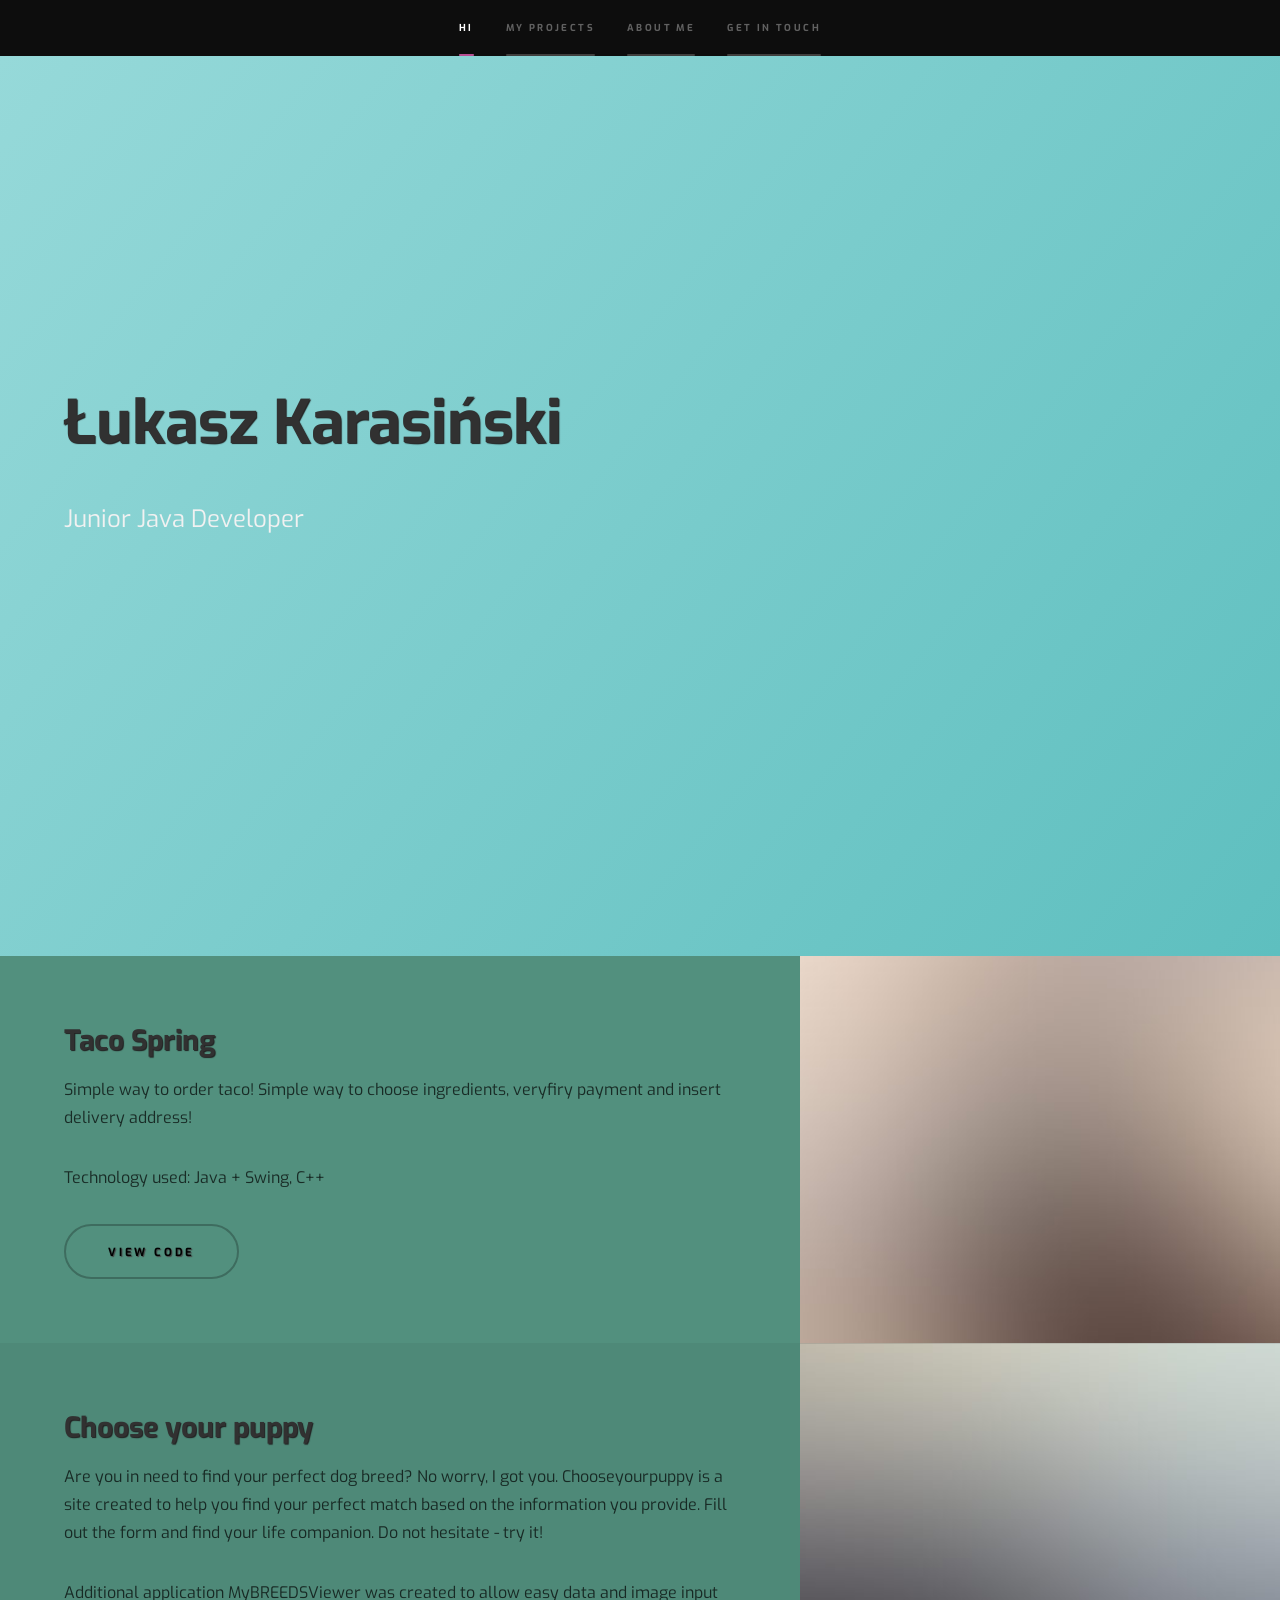
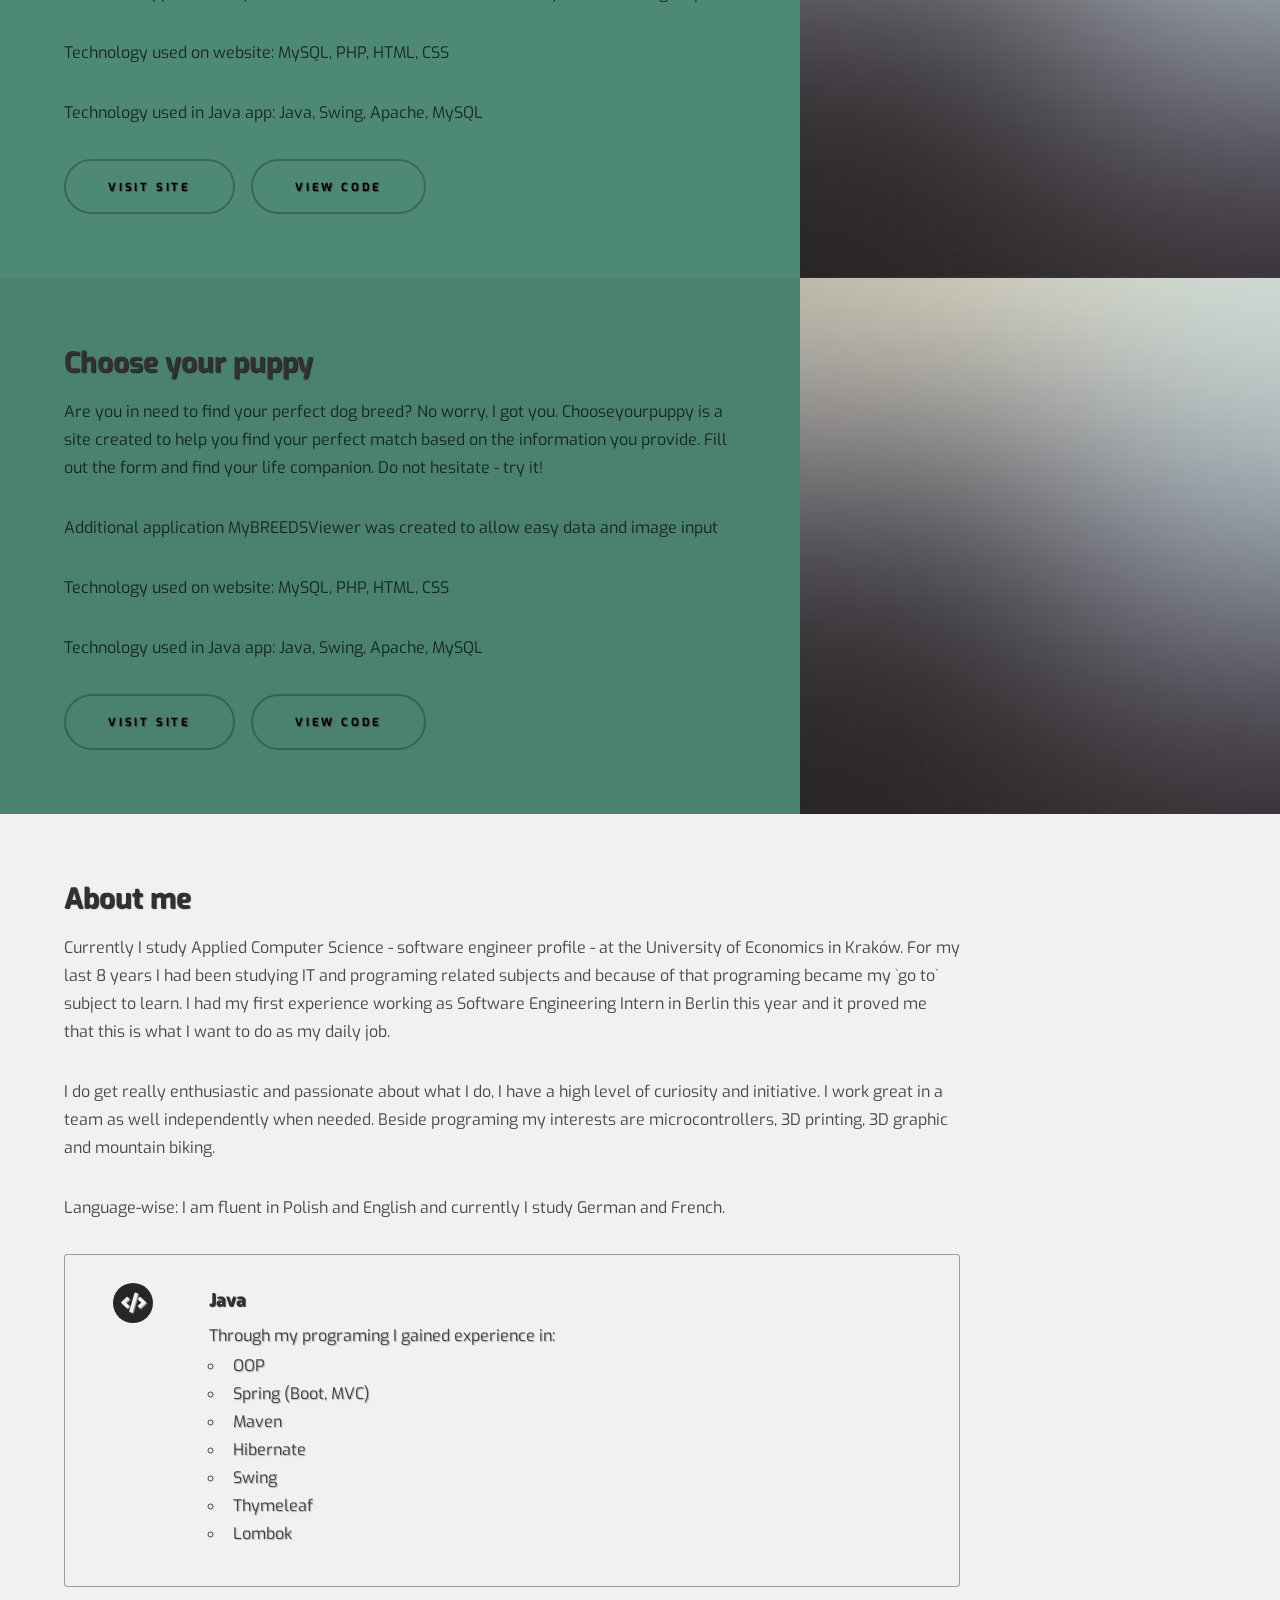
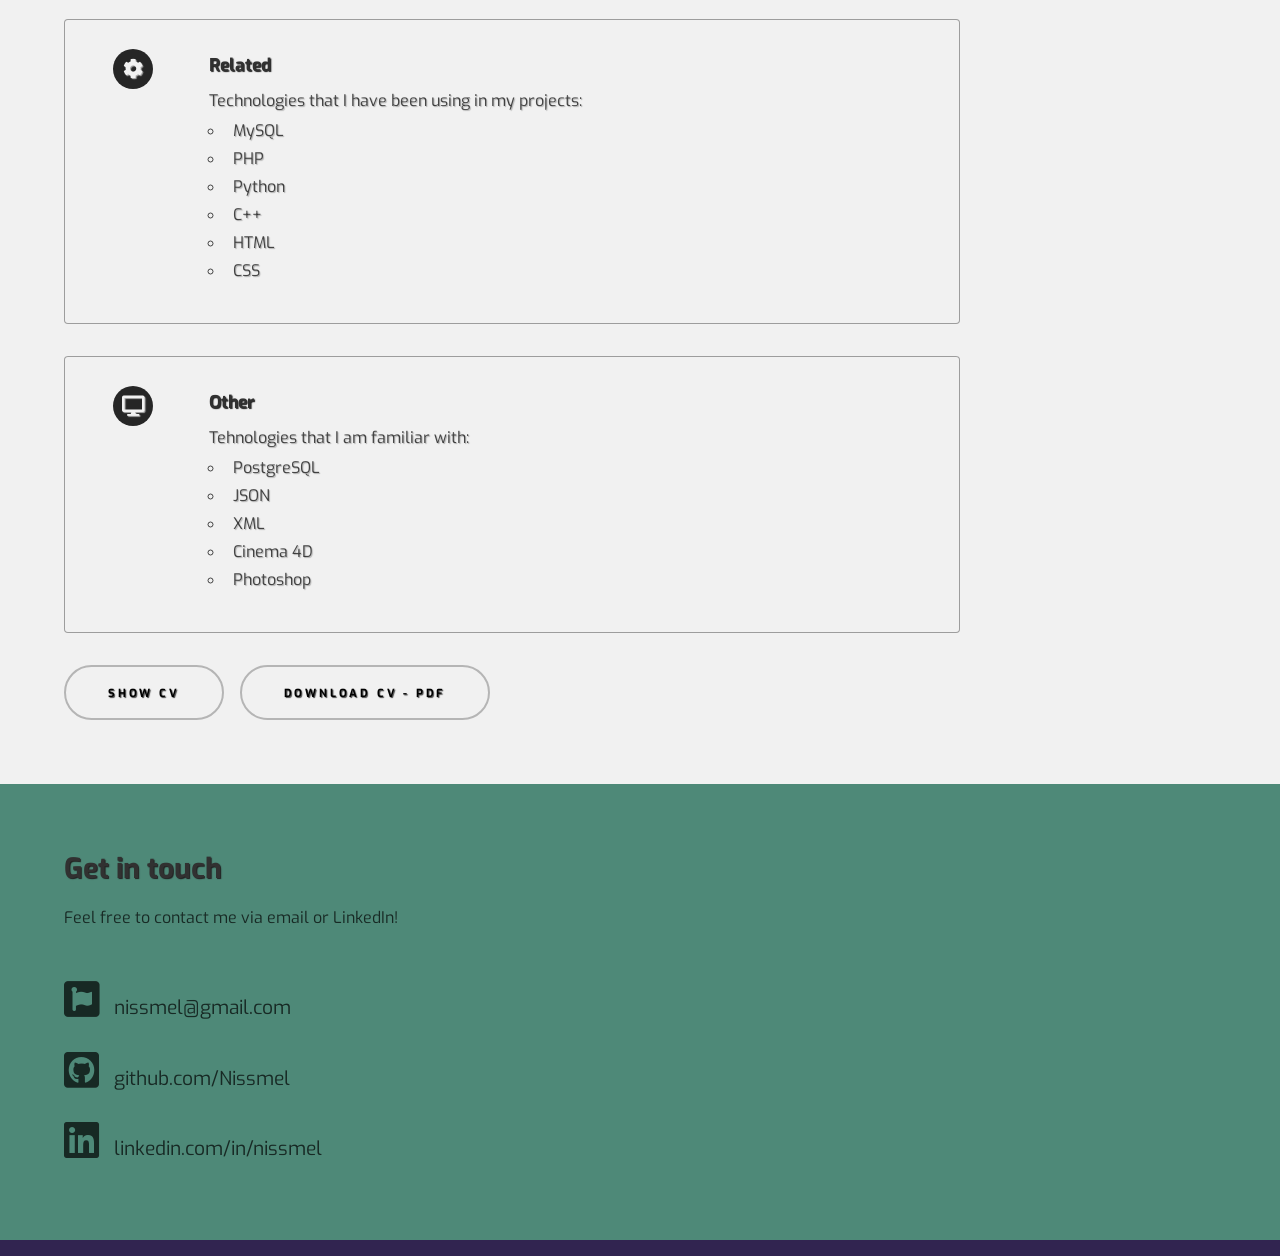
==== commit f0b18136: "Add files via upload" ====
--- a/index.html
+++ b/index.html
@@ -84,16 +84,20 @@
 						</section>
 						<section>
 							<div class="content">
-							<div class="inner">
-									<h2>PC fan controll via Arduino</h2>
-									<p>The app allows user to send current CPU and GPU temperatures to Arduino. Microprocessor accordingly to temp controls 7 fans in a PC and displays data on 2" OLED screen</p>
-									<p>Technology used: Java + Swing, C++ (Arduino)</p>
+								<div class="inner">
+									<h2>Choose your puppy</h2>
+									<p>Are you in need to find your perfect dog breed? No worry, I got you. Chooseyourpuppy is a site created to help you find your perfect match based on the information you provide. Fill out the form and find your life companion. Do not hesitate - try it!</p>
+									<p>Additional application MyBREEDSViewer was created to allow easy data and image input<p>
+									<p>Technology used on website: MySQL, PHP, HTML, CSS</p>
+									<p>Technology used in Java app: Java, Swing, Apache, MySQL</p>
 									<ul class="actions">
-										<li><a href="https://github.com/Nissmel/PC-fan-control-via-Arduino/tree/master" class="button" target="_blank">View code</a></li>
+										<li><a href="http://chooseyourpuppy.pl/" class="button" target="_blank">Visit site</a></li>
+									    <li><a href="https://github.com/Nissmel/MyBREEDSViewer" class="button" target="_blank">View code</a></li>
+
 									</ul>
 								</div>
 							</div>
-							<a href="#" class="image"><img src="images/pic02.jpg" alt="" data-position="top center" /></a>
+							<a href="#" class="image"><img src="images/pic03.jpg" alt="" data-position="25% 25%" /></a>
 						</section>
 					</section>
 
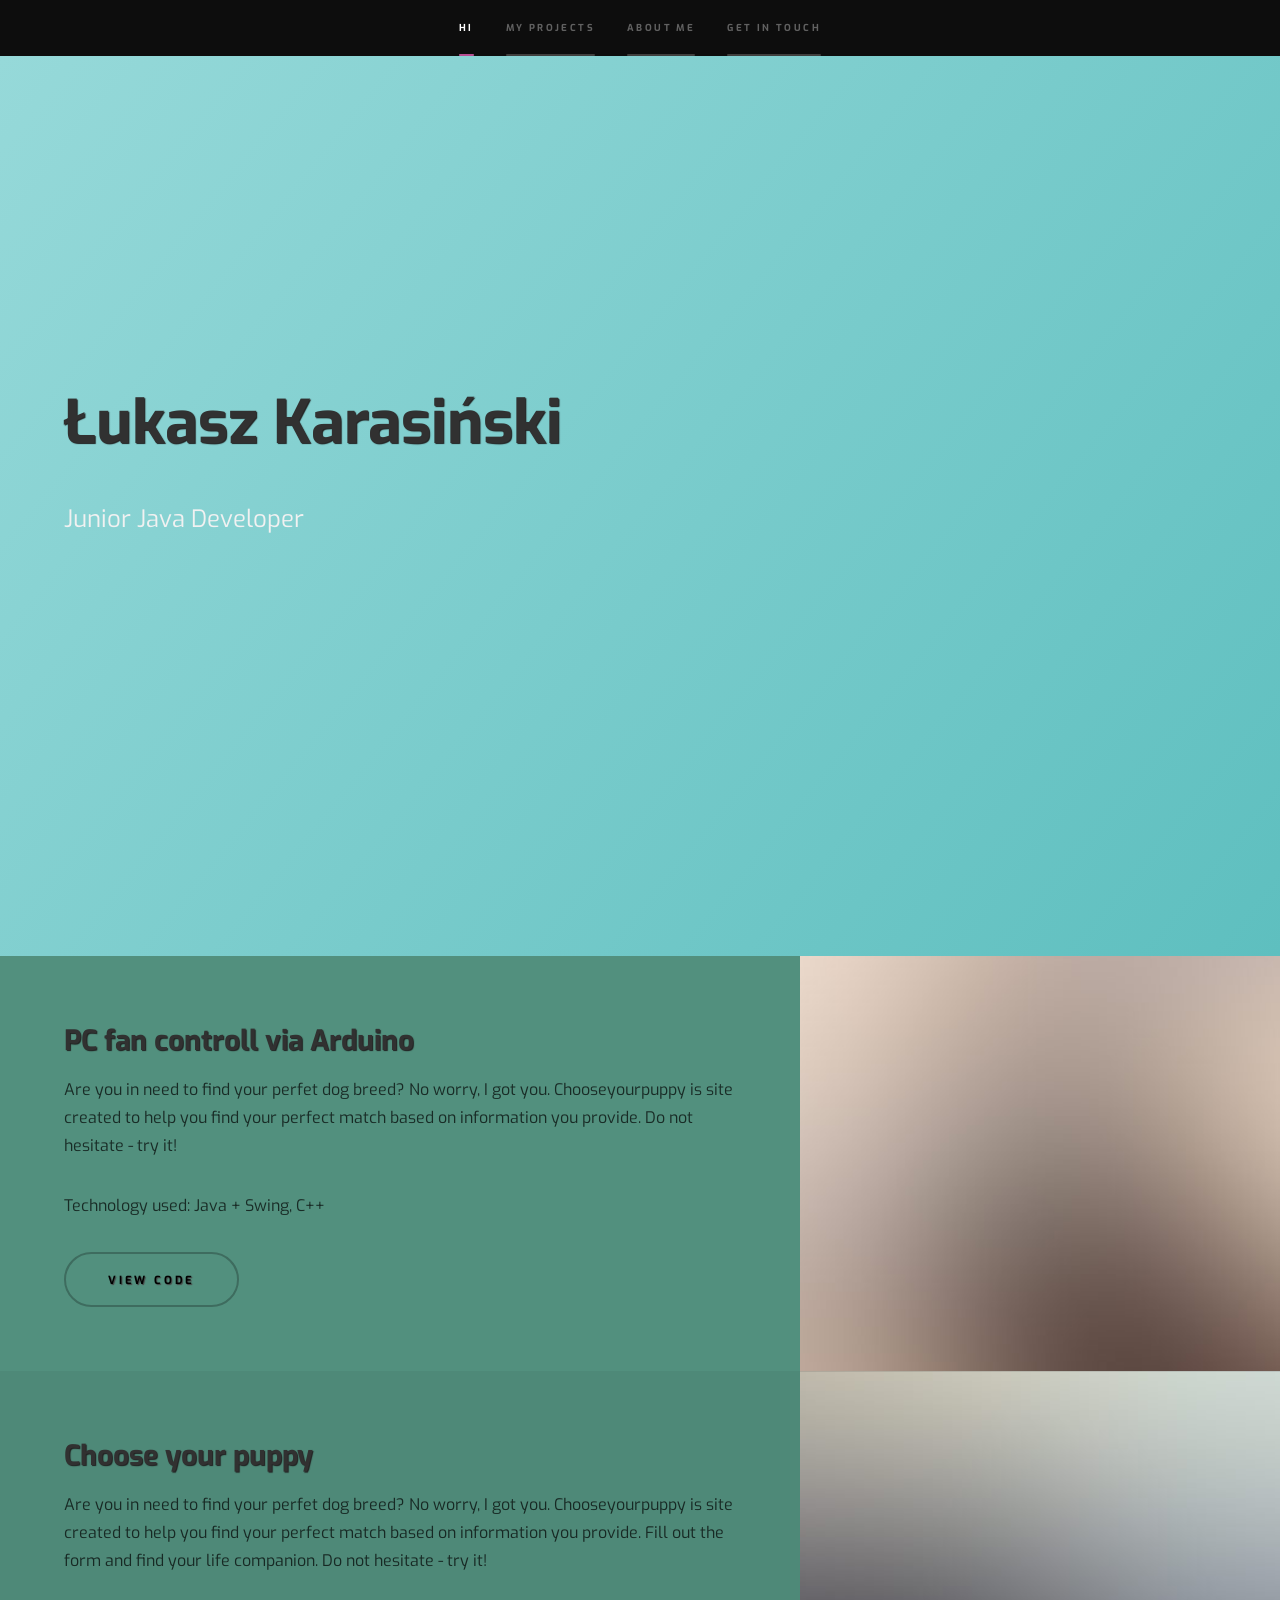
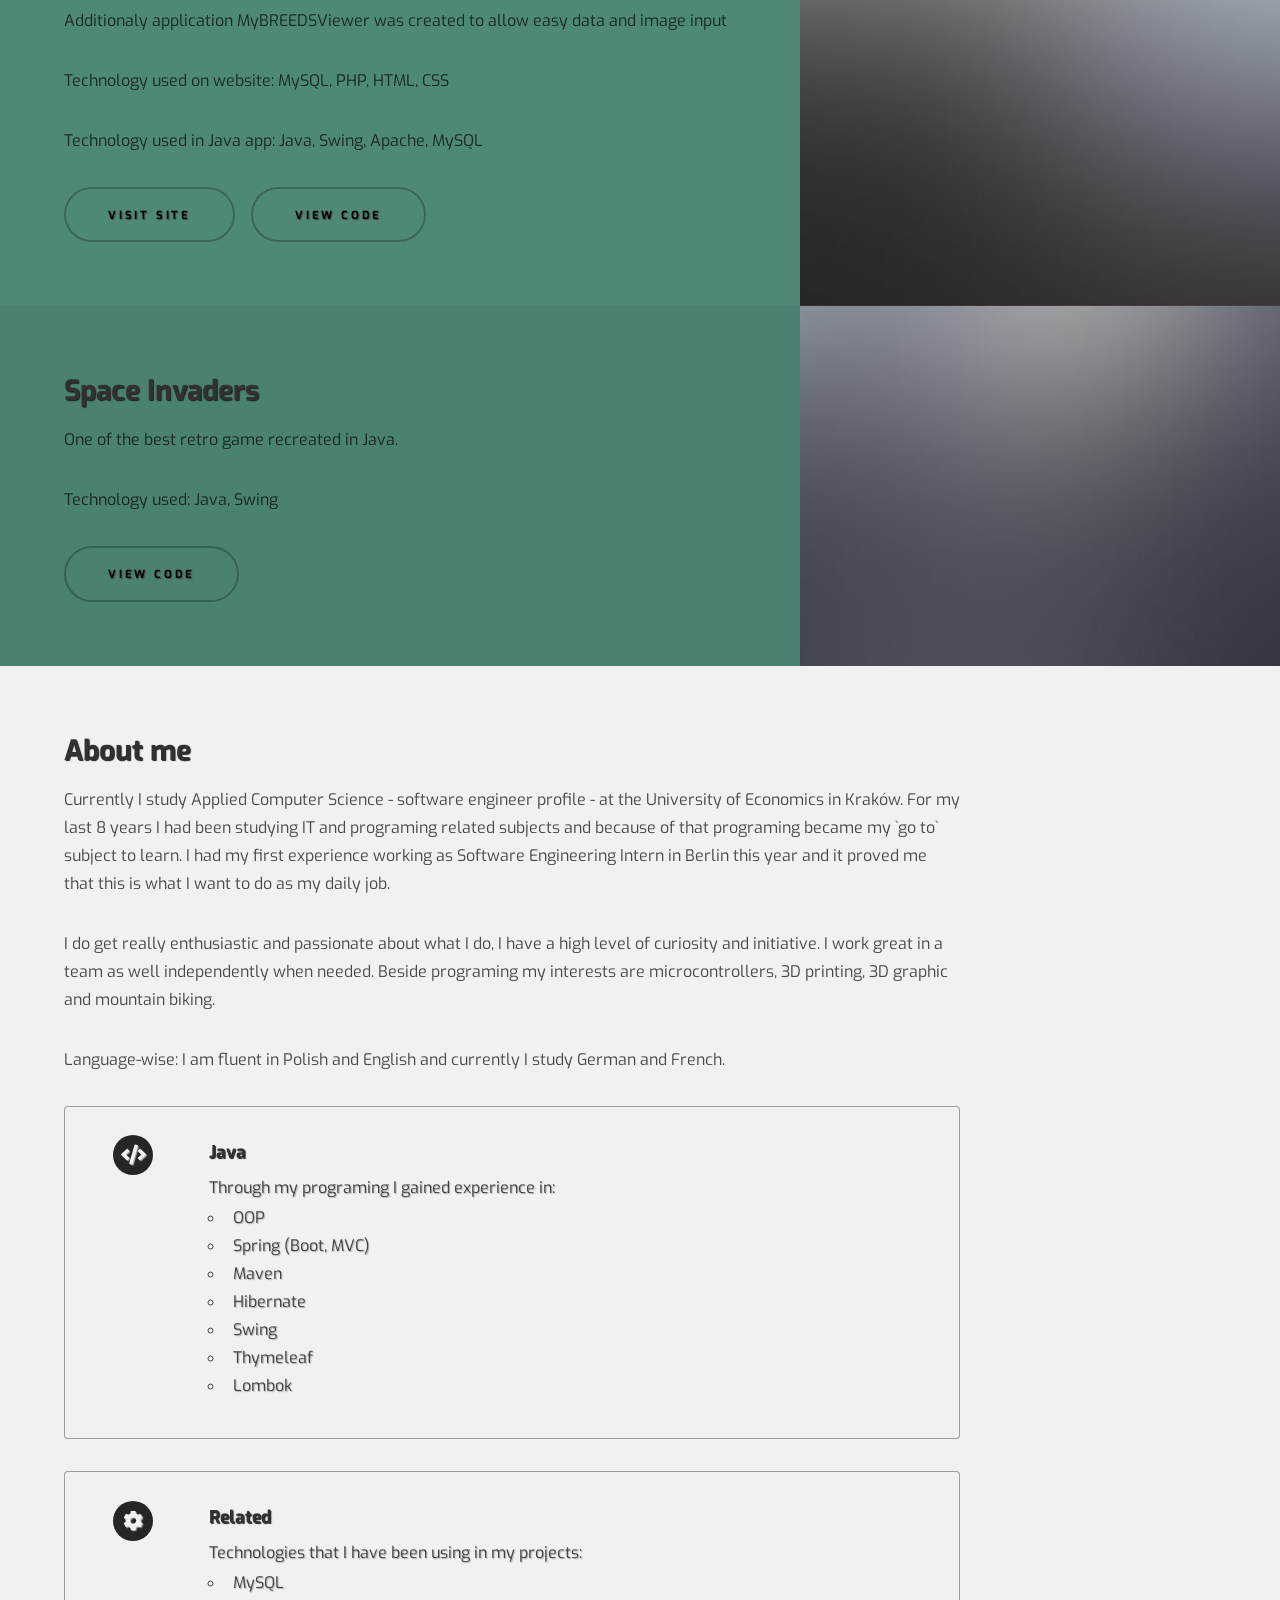
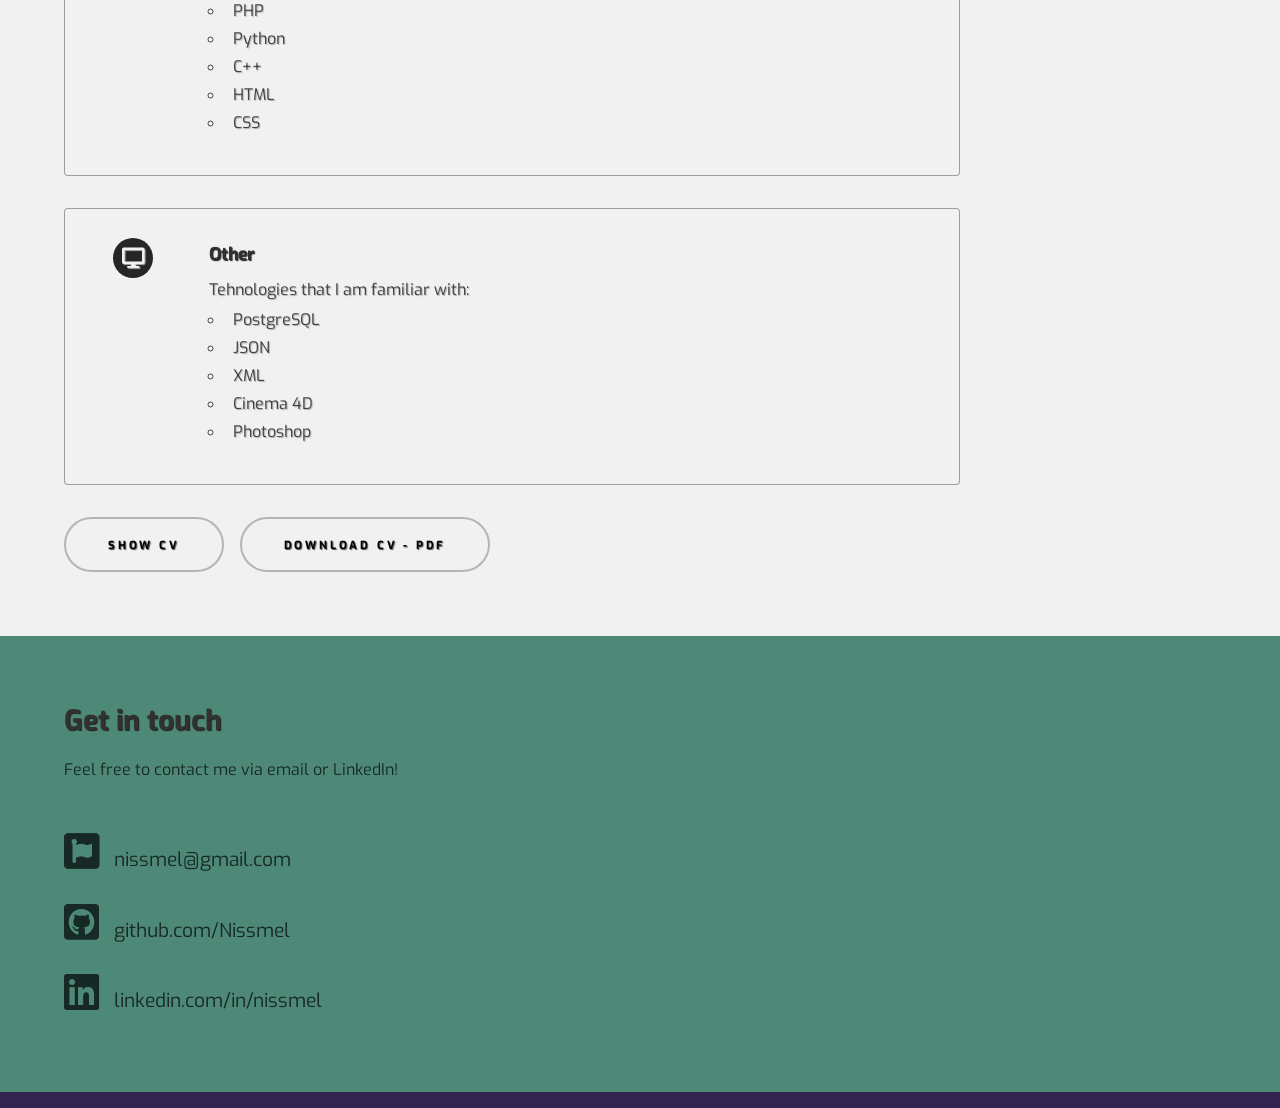
==== commit 782d05f6: "Update index.html" ====
--- a/index.html
+++ b/index.html
@@ -55,8 +55,8 @@
 						<section>
 							<div class="content">
 								<div class="inner">
-									<h2>Taco Spring </h2>
-									<p>Simple way to order taco! Simple way to choose ingredients, veryfiry payment and insert delivery address!</p>
+									<h2>PC fan controll via Arduino</h2>
+									<p>	Are you in need to find your perfet dog breed? No worry, I got you. Chooseyourpuppy is site created to help you find your perfect match based on information you provide. Do not hesitate - try it!</p>
 									<p>Technology used: Java + Swing, C++</p>
 									<ul class="actions">
 										<li><a href="https://github.com/Nissmel/PC-fan-control-via-Arduino/tree/master" class="button" target="_blank">View code</a></li>
@@ -69,8 +69,8 @@
 							<div class="content">
 								<div class="inner">
 									<h2>Choose your puppy</h2>
-									<p>Are you in need to find your perfect dog breed? No worry, I got you. Chooseyourpuppy is a site created to help you find your perfect match based on the information you provide. Fill out the form and find your life companion. Do not hesitate - try it!</p>
-									<p>Additional application MyBREEDSViewer was created to allow easy data and image input<p>
+									<p>Are you in need to find your perfet dog breed? No worry, I got you. Chooseyourpuppy is site created to help you find your perfect match based on information you provide. Fill out the form and find your life companion. Do not hesitate - try it!</p>
+									<p>Additionaly application MyBREEDSViewer was created to allow easy data and image input<p>
 									<p>Technology used on website: MySQL, PHP, HTML, CSS</p>
 									<p>Technology used in Java app: Java, Swing, Apache, MySQL</p>
 									<ul class="actions">
@@ -85,19 +85,15 @@
 						<section>
 							<div class="content">
 								<div class="inner">
-									<h2>Choose your puppy</h2>
-									<p>Are you in need to find your perfect dog breed? No worry, I got you. Chooseyourpuppy is a site created to help you find your perfect match based on the information you provide. Fill out the form and find your life companion. Do not hesitate - try it!</p>
-									<p>Additional application MyBREEDSViewer was created to allow easy data and image input<p>
-									<p>Technology used on website: MySQL, PHP, HTML, CSS</p>
-									<p>Technology used in Java app: Java, Swing, Apache, MySQL</p>
+									<h2>Space Invaders</h2>
+									<p>One of the best retro game recreated in Java.</p>
+									<p>Technology used: Java, Swing</p>
 									<ul class="actions">
-										<li><a href="http://chooseyourpuppy.pl/" class="button" target="_blank">Visit site</a></li>
-									    <li><a href="https://github.com/Nissmel/MyBREEDSViewer" class="button" target="_blank">View code</a></li>
-
+										<li><a href="https://github.com/Nissmel/Space-Invaders-" class="button" target="_blank">View code</a></li>
 									</ul>
 								</div>
 							</div>
-							<a href="#" class="image"><img src="images/pic03.jpg" alt="" data-position="25% 25%" /></a>
+							<a href="#" class="image"><img src="images/pic02.jpg" alt="" data-position="top center" /></a>
 						</section>
 					</section>
 
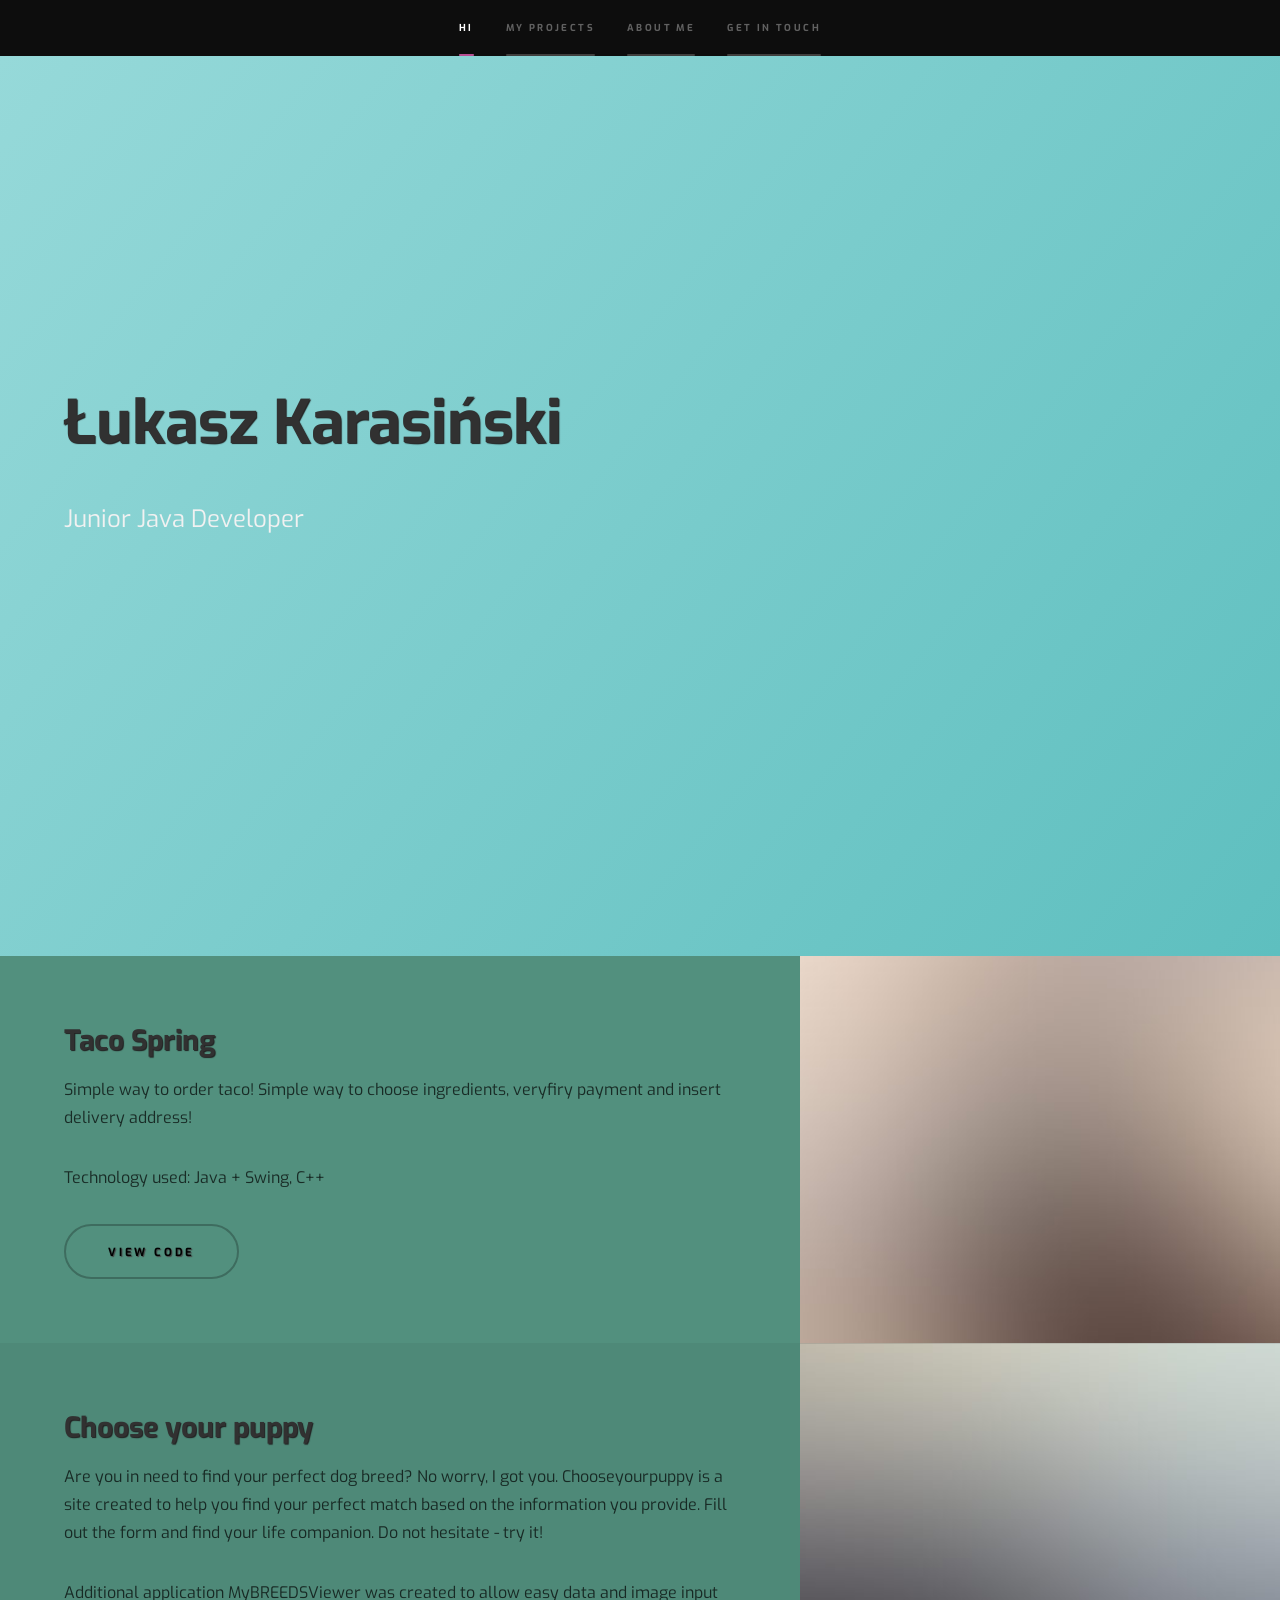
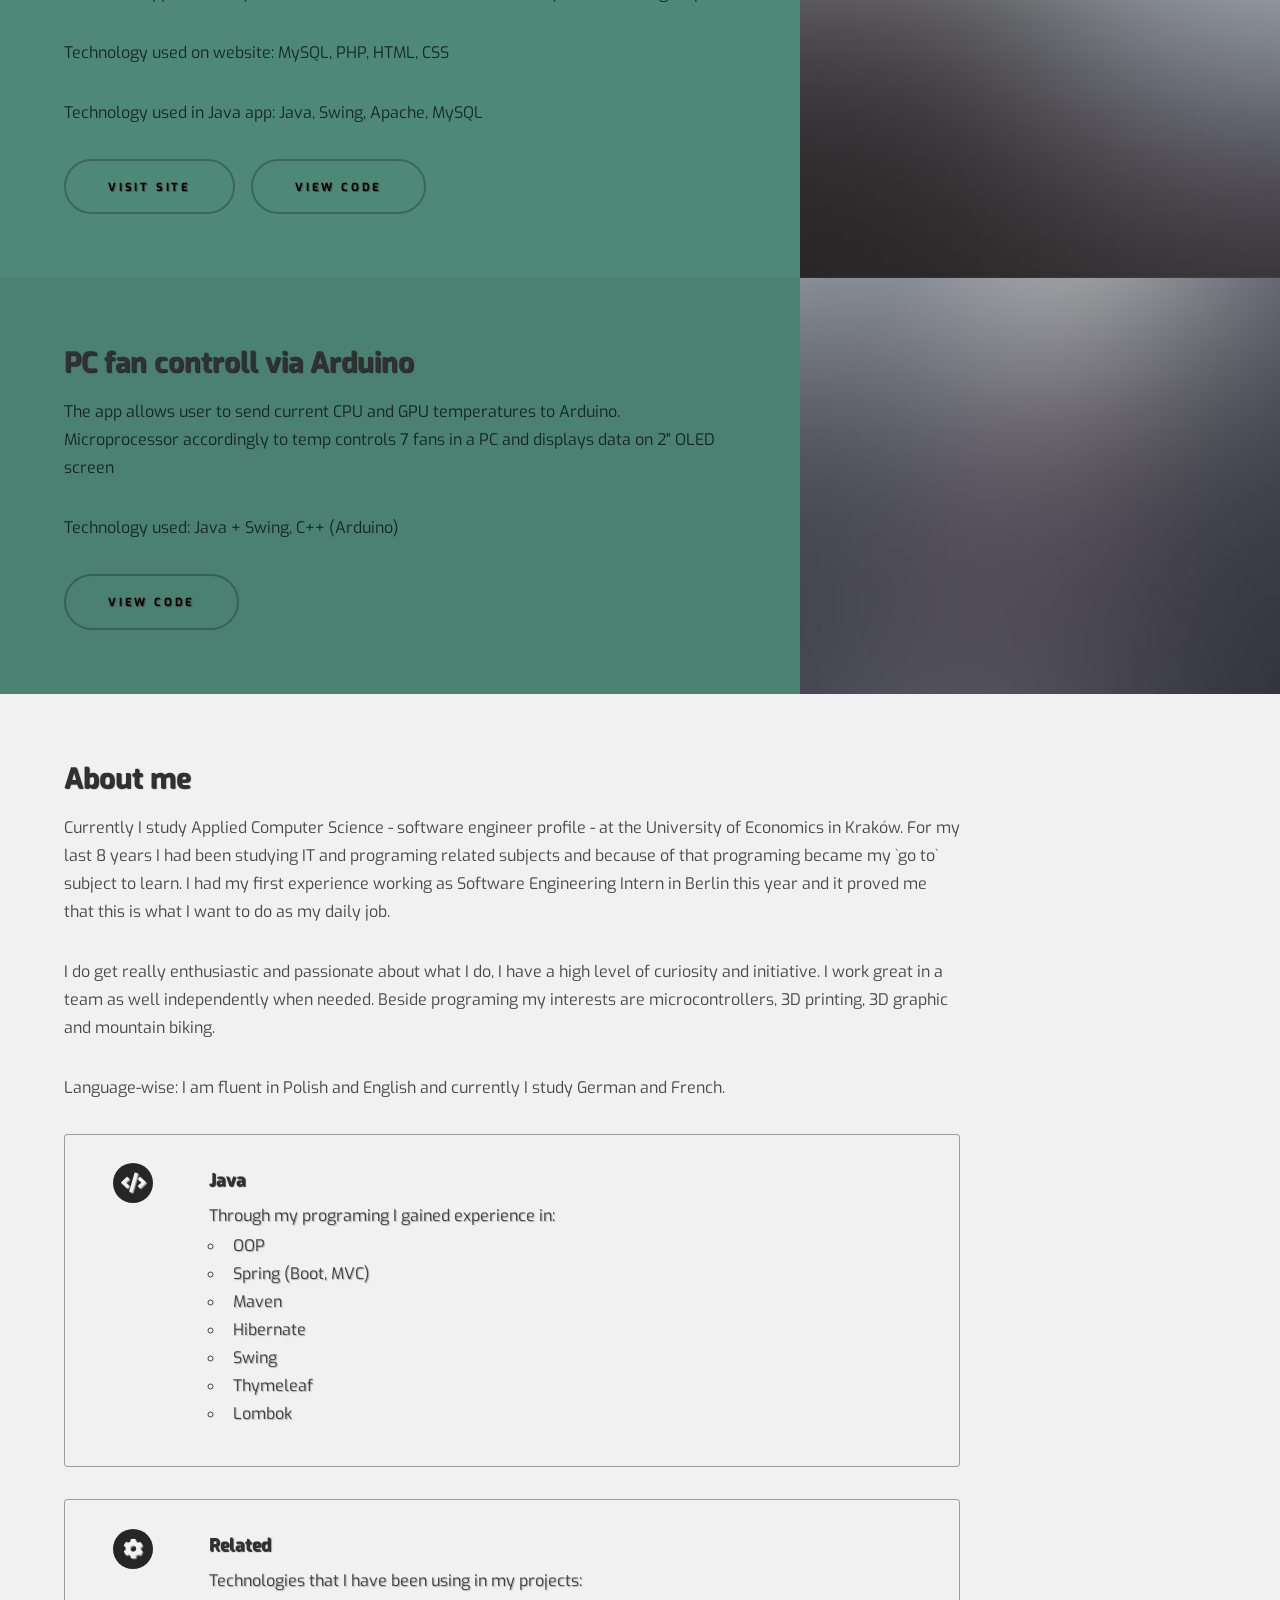
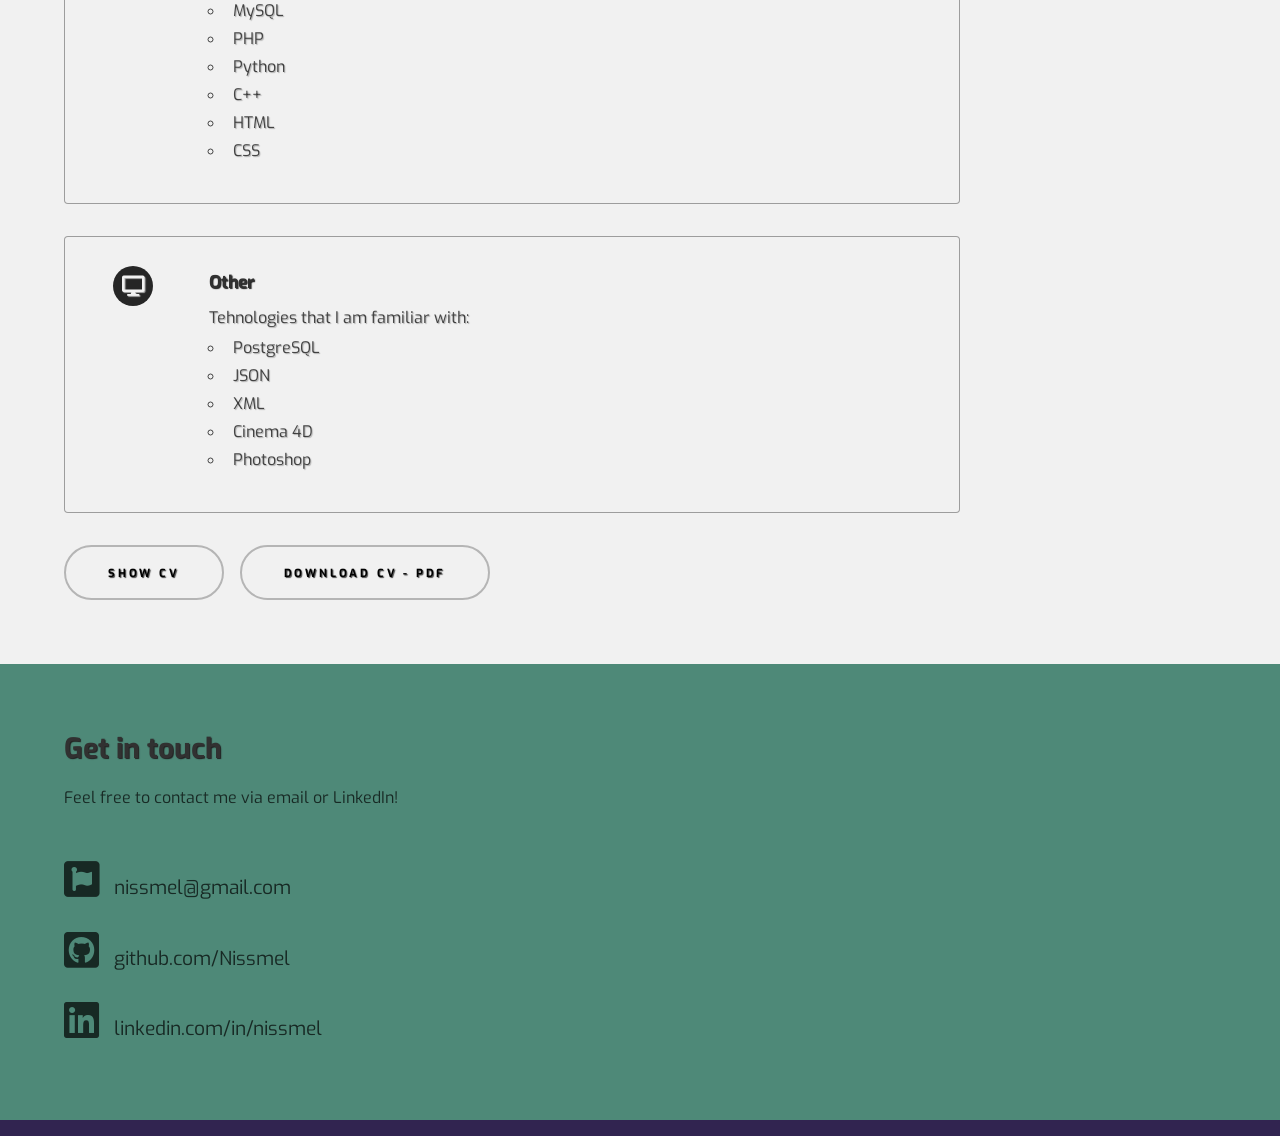
==== commit 526e3592: "Add files via upload" ====
--- a/index.html
+++ b/index.html
@@ -55,8 +55,8 @@
 						<section>
 							<div class="content">
 								<div class="inner">
-									<h2>PC fan controll via Arduino</h2>
-									<p>	Are you in need to find your perfet dog breed? No worry, I got you. Chooseyourpuppy is site created to help you find your perfect match based on information you provide. Do not hesitate - try it!</p>
+									<h2>Taco Spring </h2>
+									<p>Simple way to order taco! Simple way to choose ingredients, veryfiry payment and insert delivery address!</p>
 									<p>Technology used: Java + Swing, C++</p>
 									<ul class="actions">
 										<li><a href="https://github.com/Nissmel/PC-fan-control-via-Arduino/tree/master" class="button" target="_blank">View code</a></li>
@@ -69,8 +69,8 @@
 							<div class="content">
 								<div class="inner">
 									<h2>Choose your puppy</h2>
-									<p>Are you in need to find your perfet dog breed? No worry, I got you. Chooseyourpuppy is site created to help you find your perfect match based on information you provide. Fill out the form and find your life companion. Do not hesitate - try it!</p>
-									<p>Additionaly application MyBREEDSViewer was created to allow easy data and image input<p>
+									<p>Are you in need to find your perfect dog breed? No worry, I got you. Chooseyourpuppy is a site created to help you find your perfect match based on the information you provide. Fill out the form and find your life companion. Do not hesitate - try it!</p>
+									<p>Additional application MyBREEDSViewer was created to allow easy data and image input<p>
 									<p>Technology used on website: MySQL, PHP, HTML, CSS</p>
 									<p>Technology used in Java app: Java, Swing, Apache, MySQL</p>
 									<ul class="actions">
@@ -83,13 +83,13 @@
 							<a href="#" class="image"><img src="images/pic03.jpg" alt="" data-position="25% 25%" /></a>
 						</section>
 						<section>
-							<div class="content">
-								<div class="inner">
-									<h2>Space Invaders</h2>
-									<p>One of the best retro game recreated in Java.</p>
-									<p>Technology used: Java, Swing</p>
+						<div class="content">
+							<div class="inner">
+									<h2>PC fan controll via Arduino</h2>
+									<p>The app allows user to send current CPU and GPU temperatures to Arduino. Microprocessor accordingly to temp controls 7 fans in a PC and displays data on 2" OLED screen</p>
+									<p>Technology used: Java + Swing, C++ (Arduino)</p>
 									<ul class="actions">
-										<li><a href="https://github.com/Nissmel/Space-Invaders-" class="button" target="_blank">View code</a></li>
+										<li><a href="https://github.com/Nissmel/PC-fan-control-via-Arduino/tree/master" class="button" target="_blank">View code</a></li>
 									</ul>
 								</div>
 							</div>
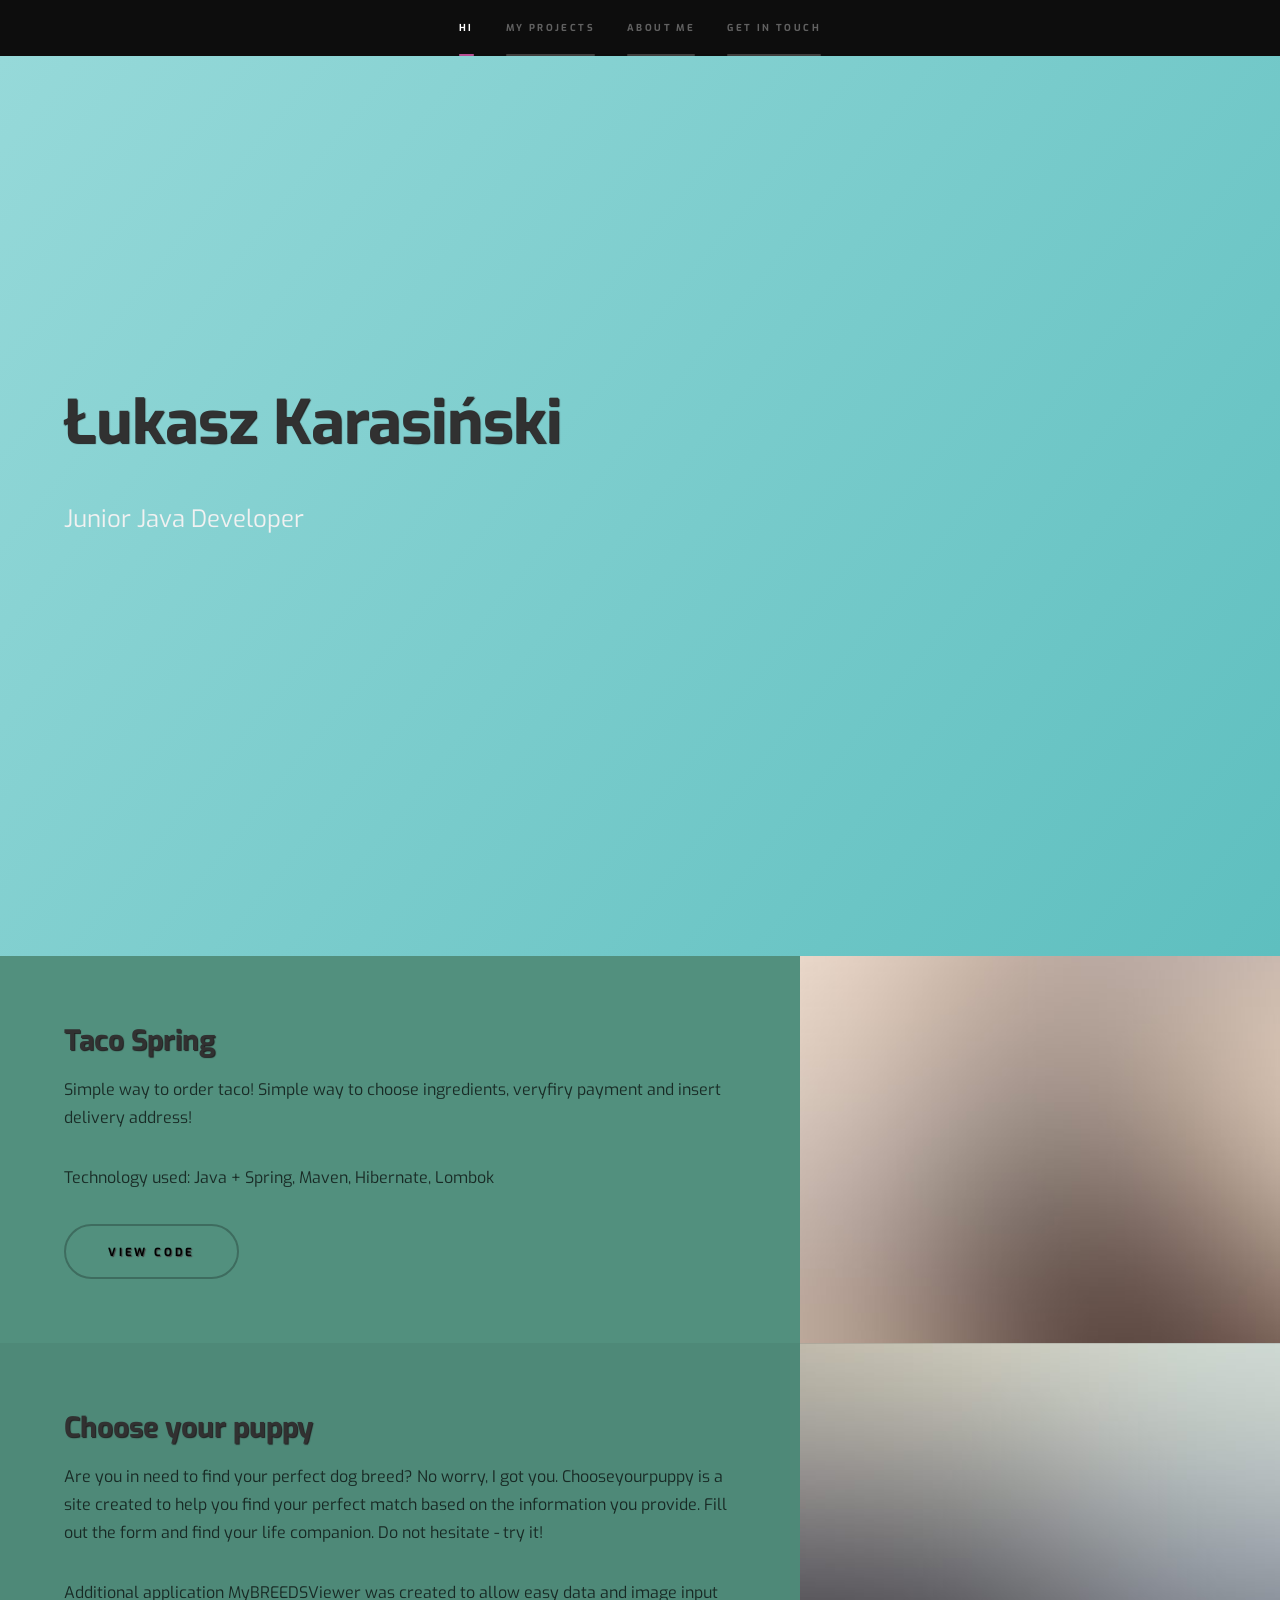
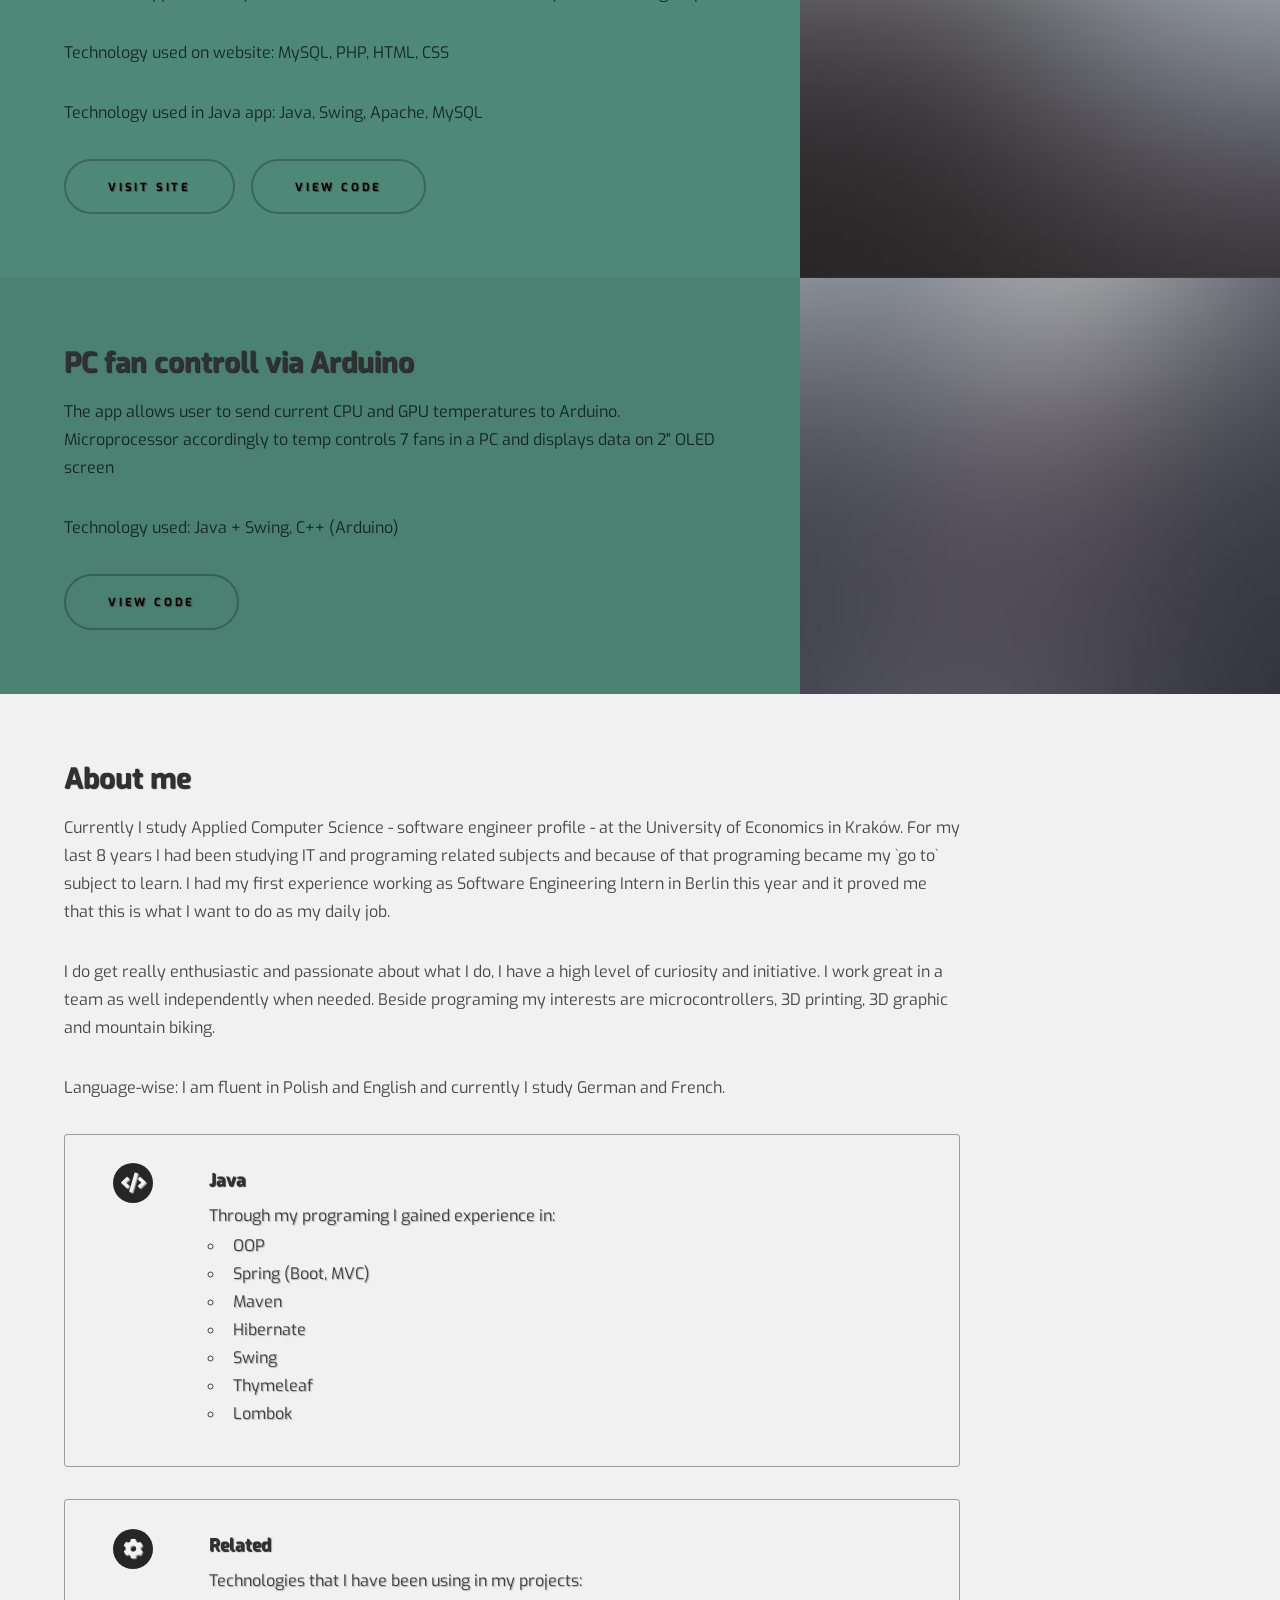
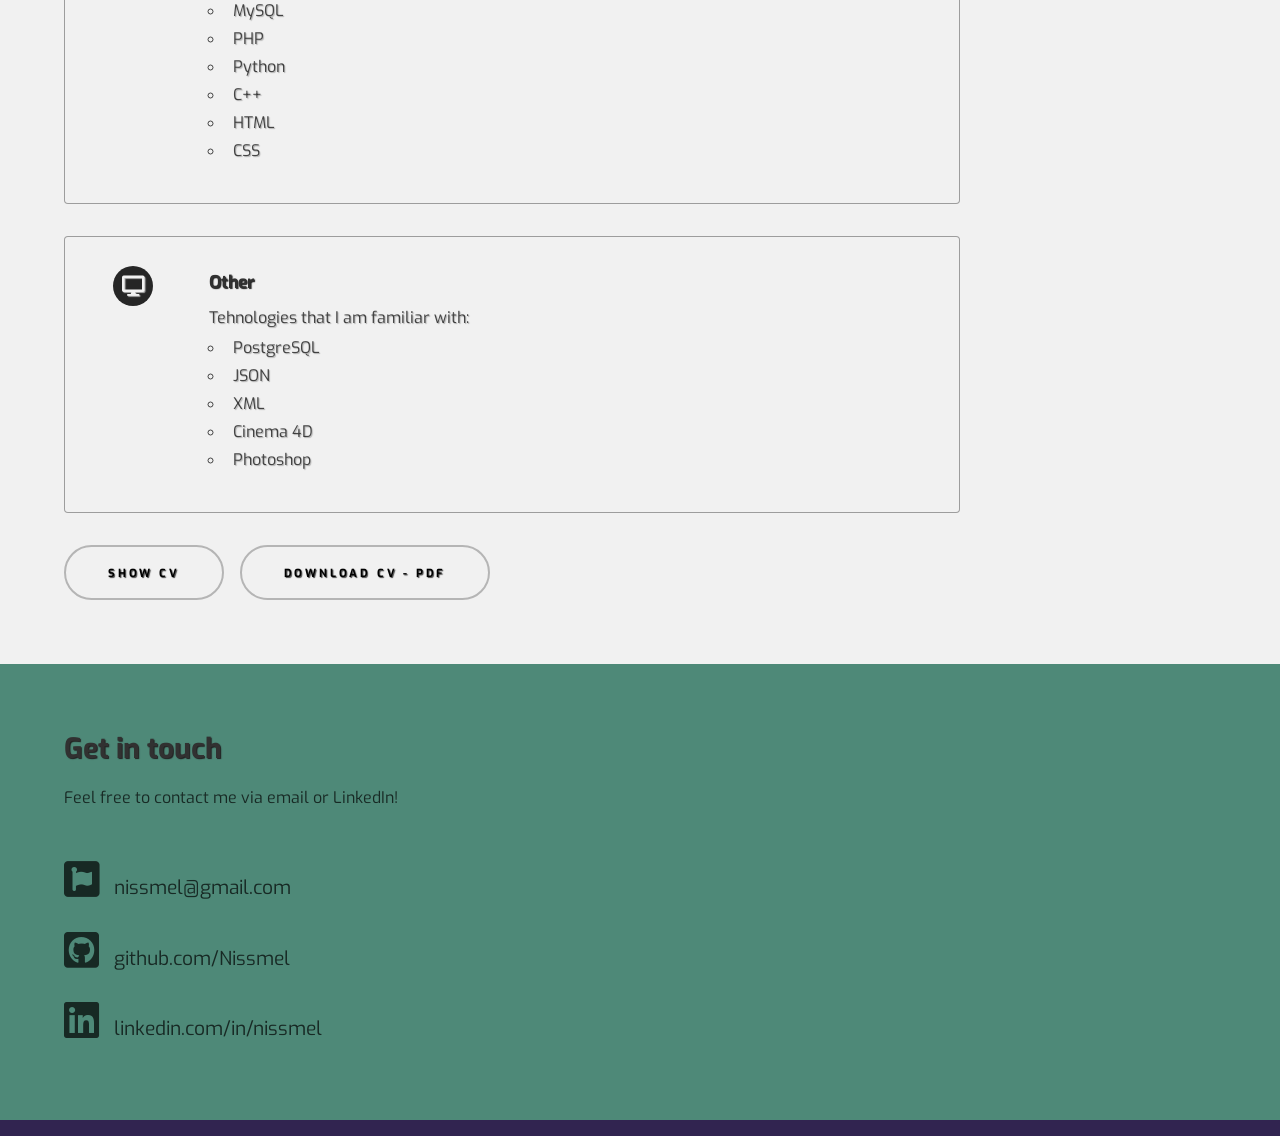
==== commit 28e4eca9: "Add files via upload" ====
--- a/index.html
+++ b/index.html
@@ -57,9 +57,9 @@
 								<div class="inner">
 									<h2>Taco Spring </h2>
 									<p>Simple way to order taco! Simple way to choose ingredients, veryfiry payment and insert delivery address!</p>
-									<p>Technology used: Java + Swing, C++</p>
+									<p>Technology used: Java + Spring, Maven, Hibernate, Lombok</p>
 									<ul class="actions">
-										<li><a href="https://github.com/Nissmel/PC-fan-control-via-Arduino/tree/master" class="button" target="_blank">View code</a></li>
+										<li><a href="https://github.com/Nissmel/Taco-Spring" class="button" target="_blank">View code</a></li>
 									</ul>
 								</div>
 							</div>
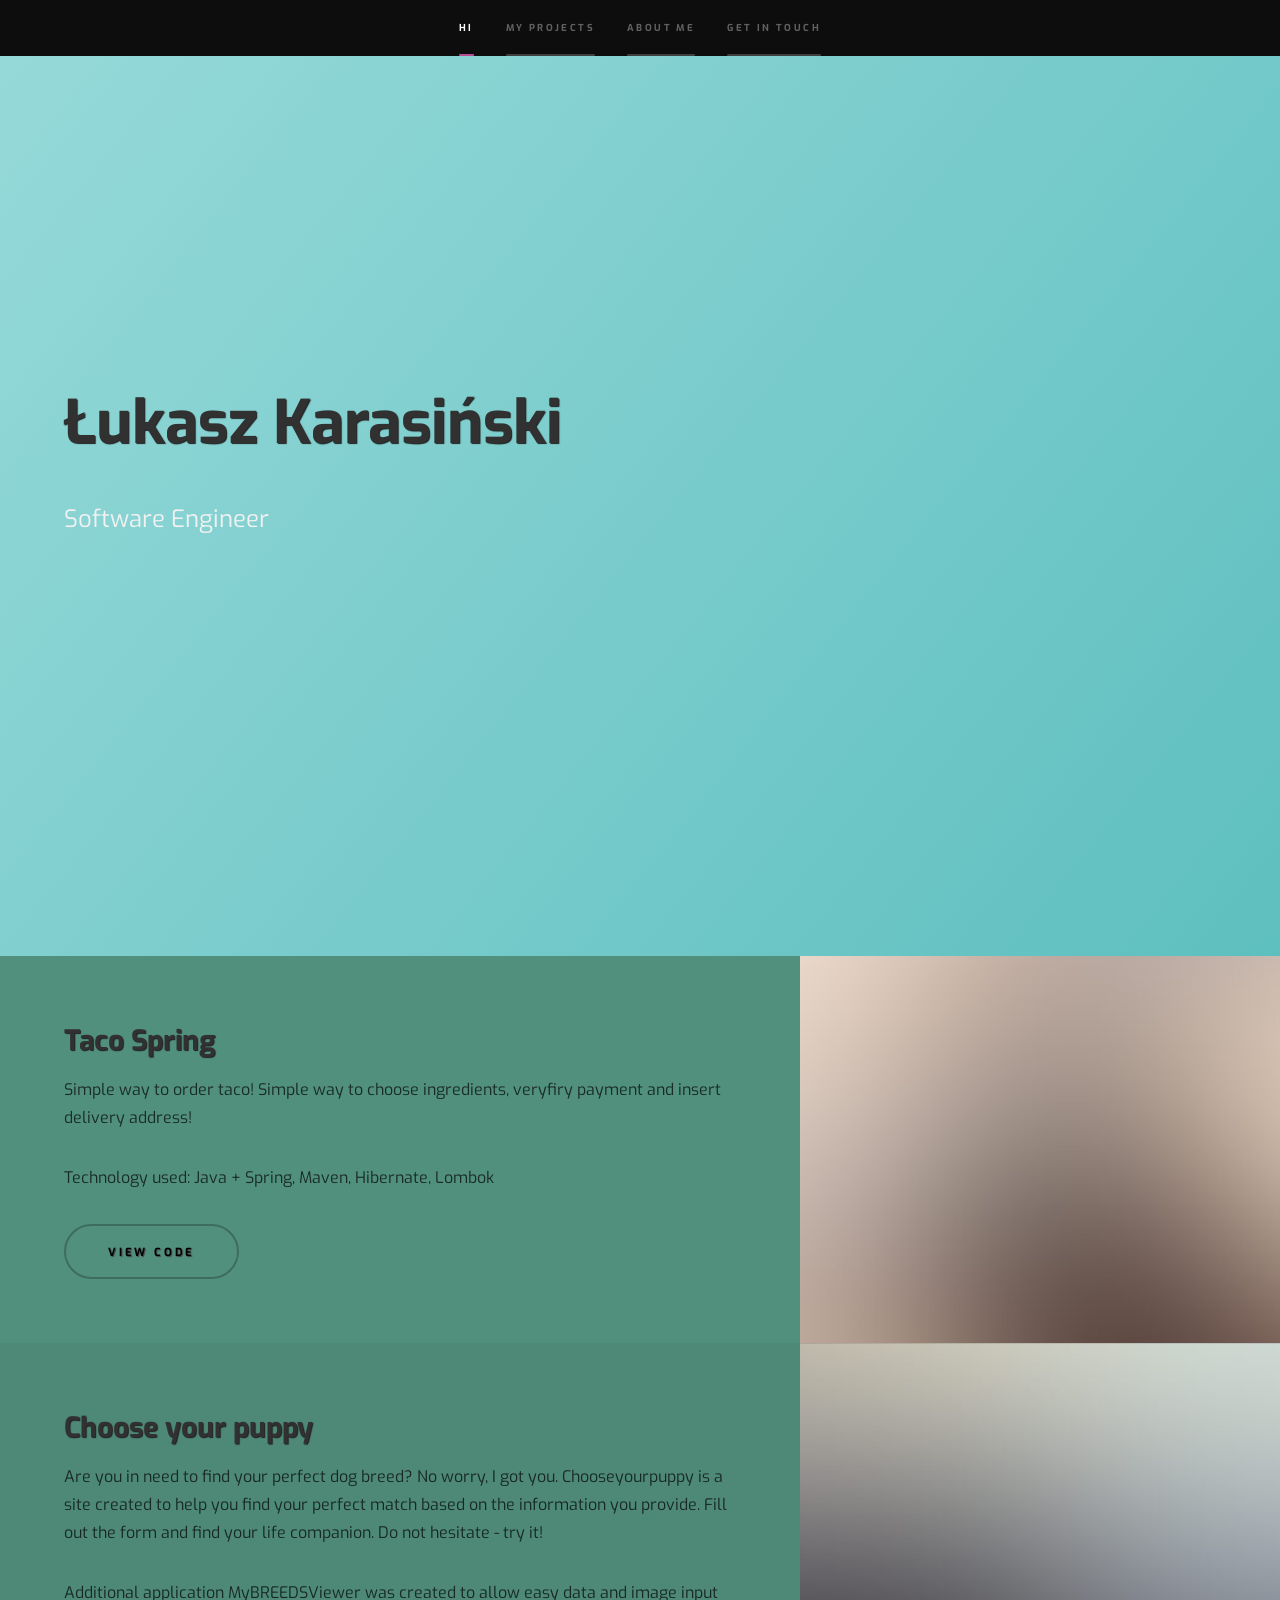
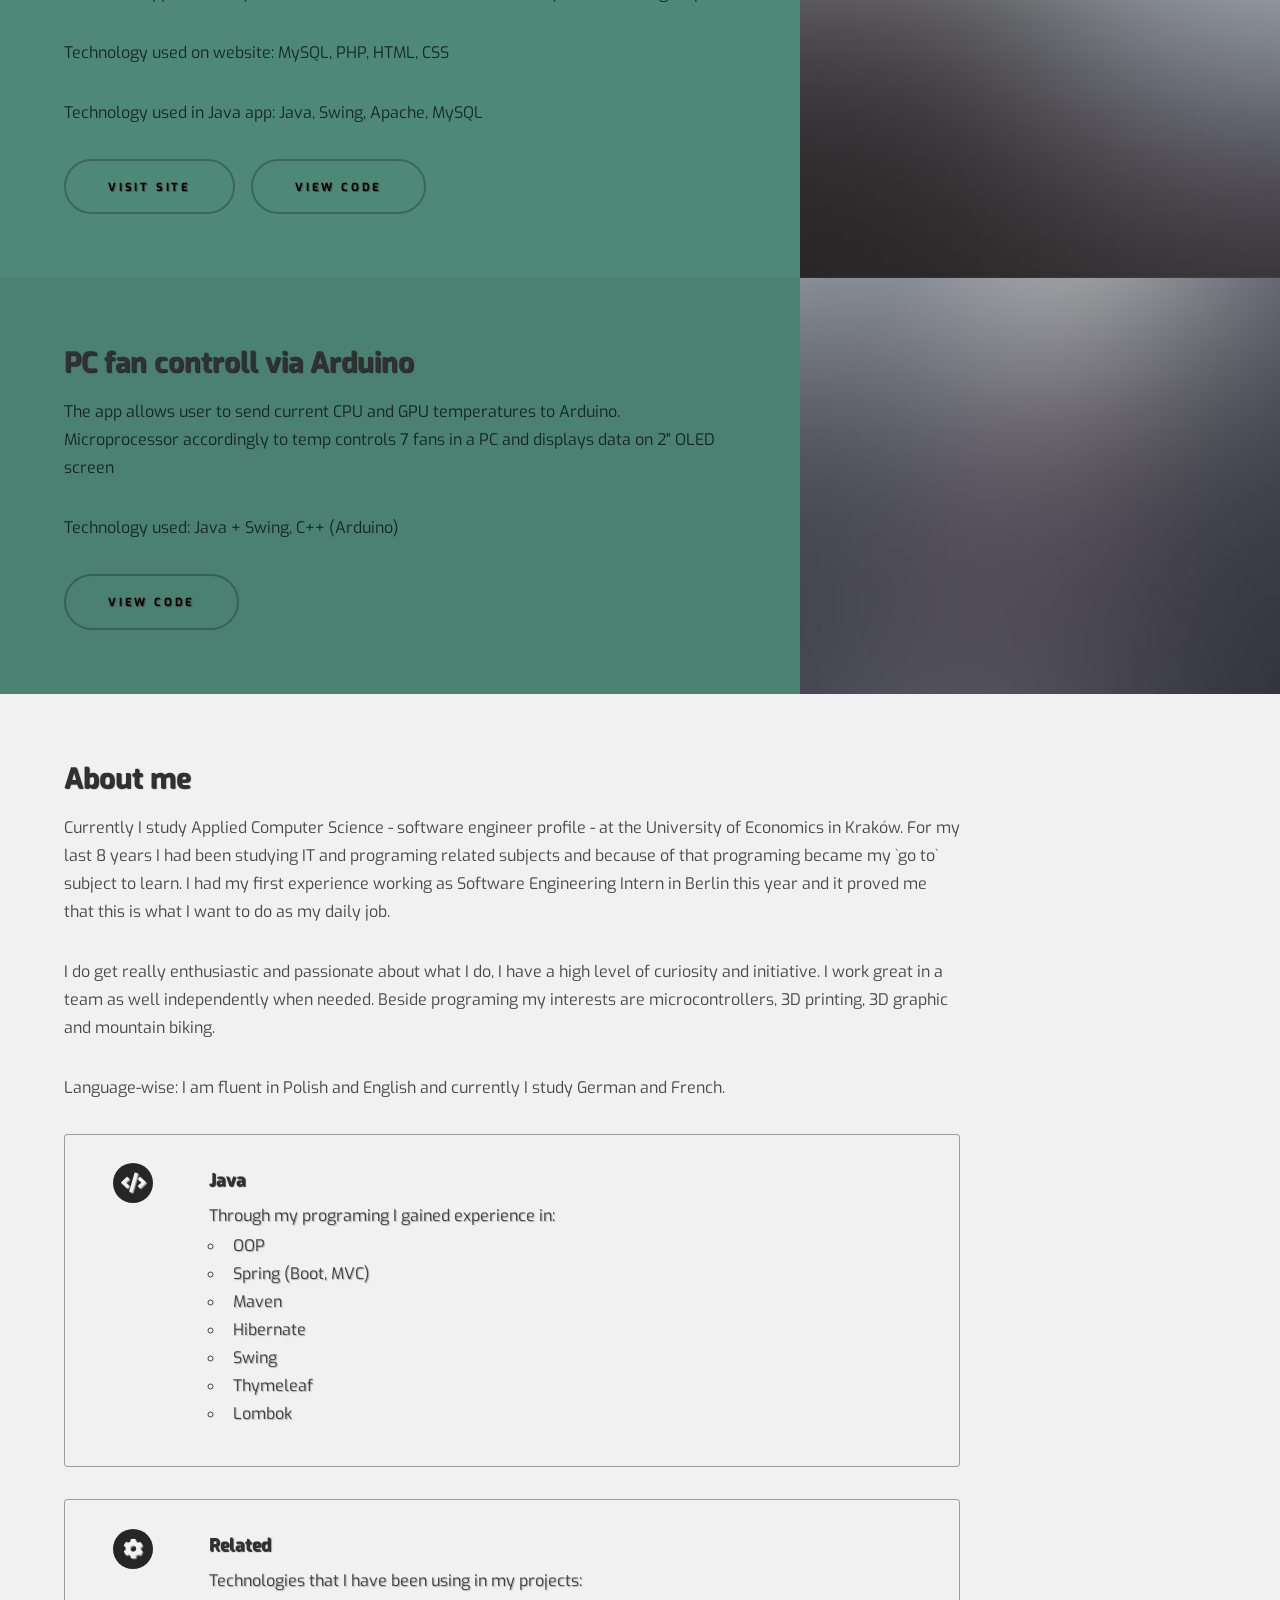
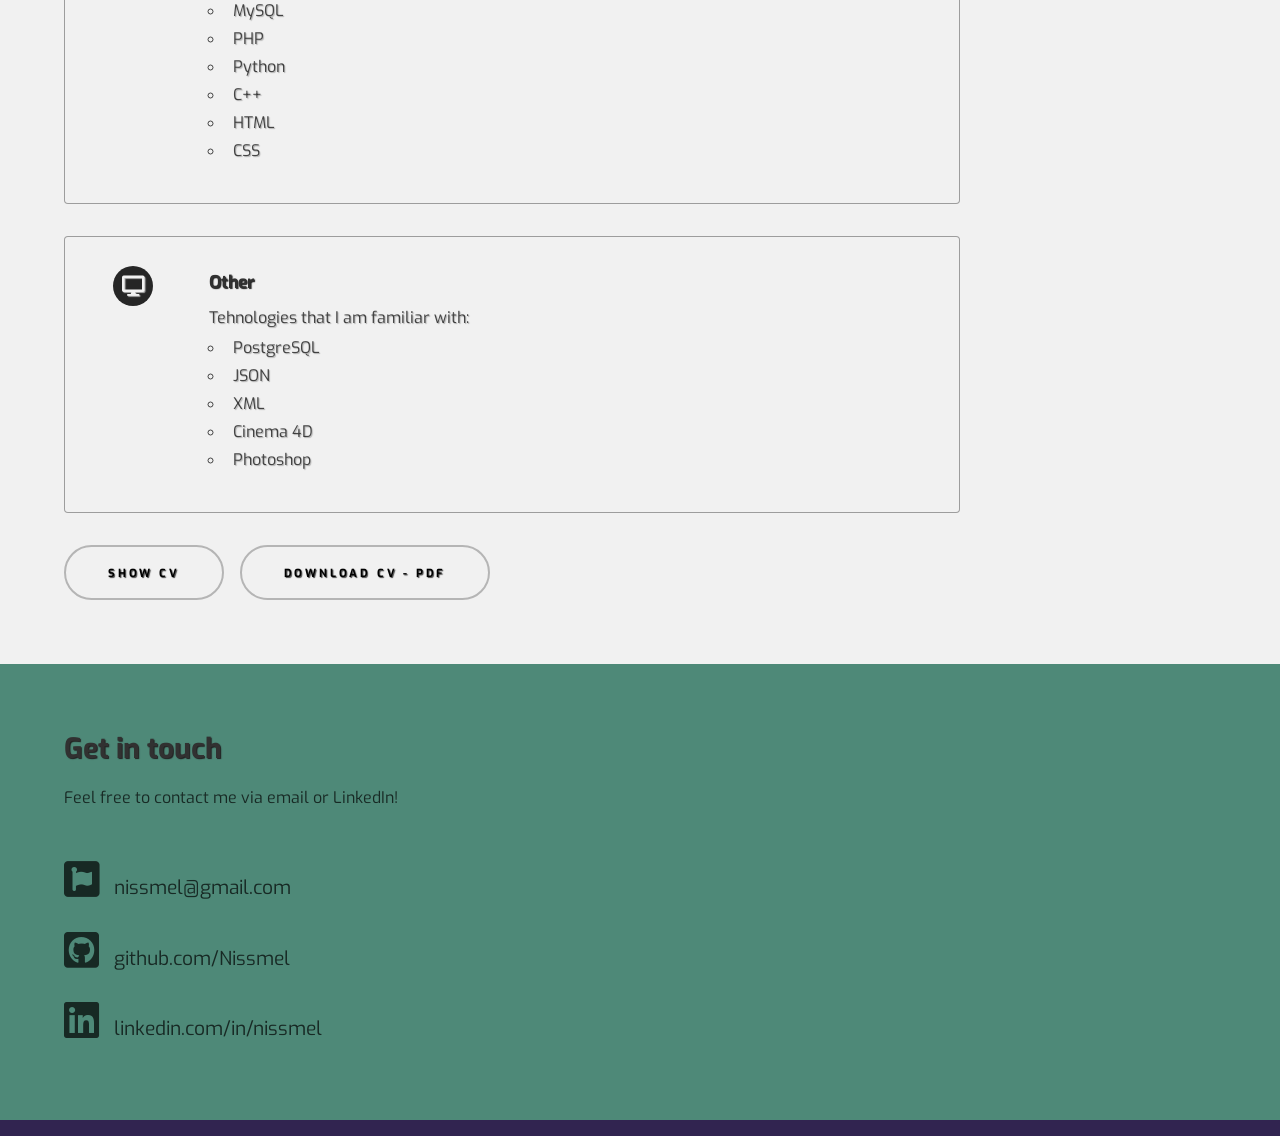
==== commit e6d68fbd: "Update index.html" ====
--- a/index.html
+++ b/index.html
@@ -40,7 +40,7 @@
 					<div class="inner">
 					<div class="container">
 							<h1>Łukasz Karasiński</h1>
-							<p1>Junior Java Developer</p1>
+							<p1>Software Engineer</p1>
 						</div>
 						
 							
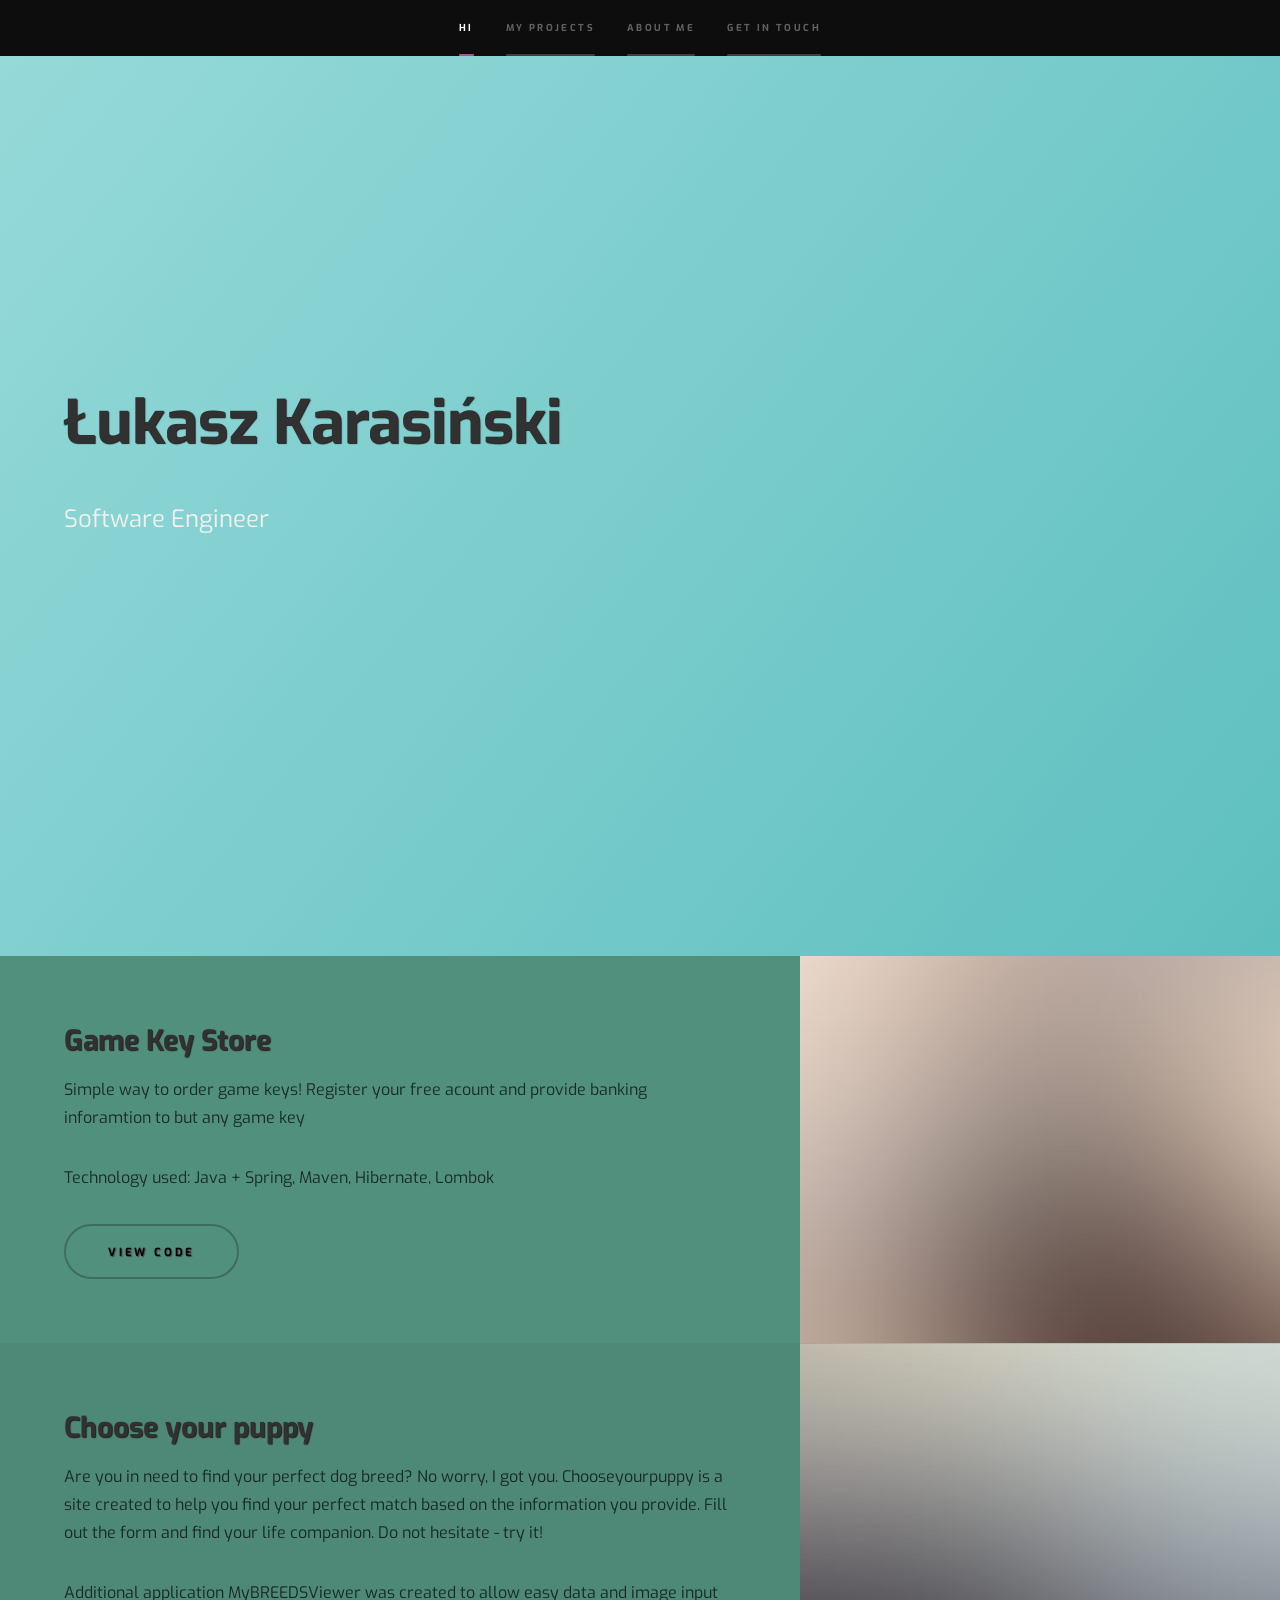
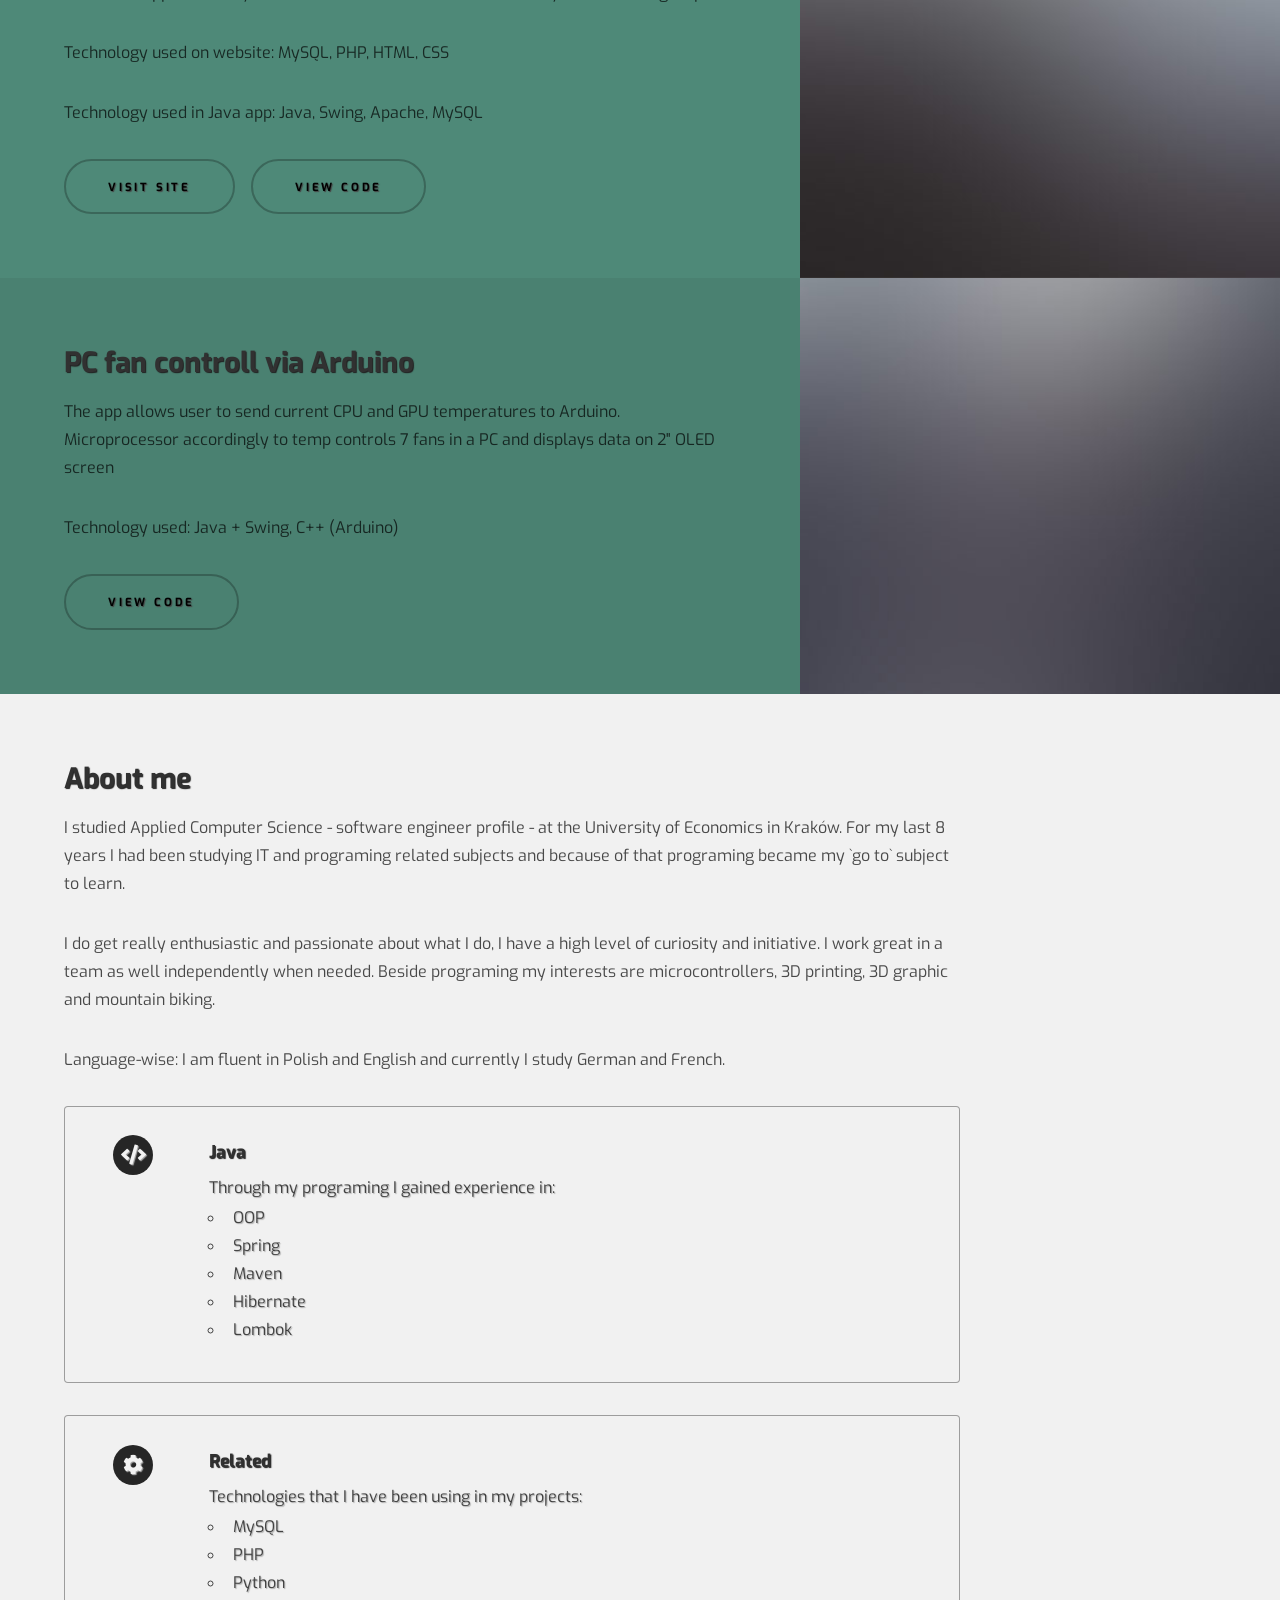
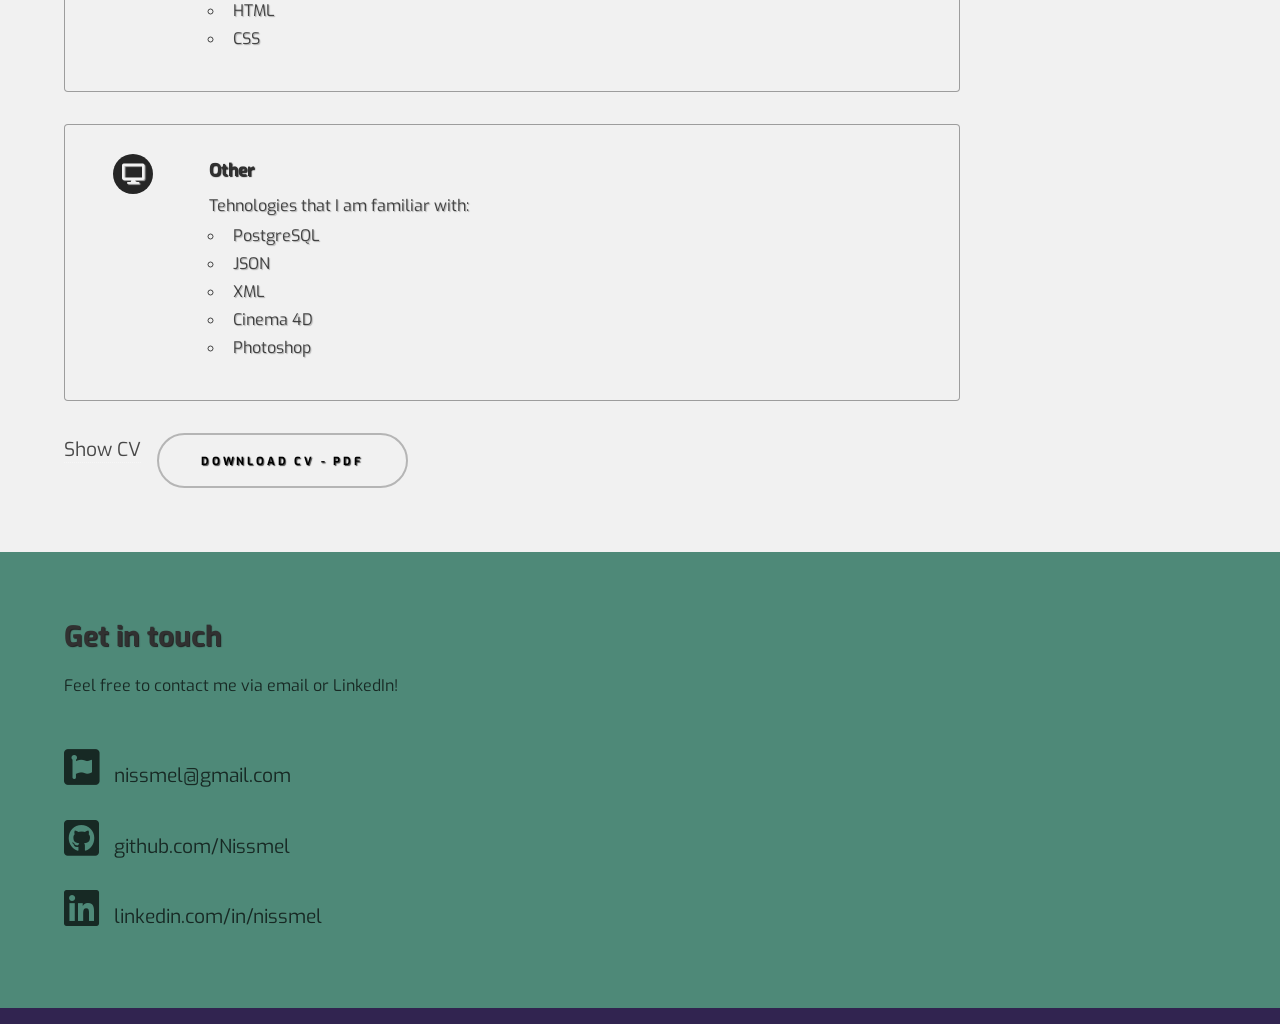
==== commit f590a3c3: "Update index.html" ====
--- a/index.html
+++ b/index.html
@@ -55,11 +55,11 @@
 						<section>
 							<div class="content">
 								<div class="inner">
-									<h2>Taco Spring </h2>
-									<p>Simple way to order taco! Simple way to choose ingredients, veryfiry payment and insert delivery address!</p>
+									<h2>Game Key Store</h2>
+									<p>Simple way to order game keys! Register your free acount and provide banking inforamtion to but any game key</p>
 									<p>Technology used: Java + Spring, Maven, Hibernate, Lombok</p>
 									<ul class="actions">
-										<li><a href="https://github.com/Nissmel/Taco-Spring" class="button" target="_blank">View code</a></li>
+										<li><a href="https://github.com/Nissmel/GameKeyStore" class="button" target="_blank">View code</a></li>
 									</ul>
 								</div>
 							</div>
@@ -89,7 +89,7 @@
 									<p>The app allows user to send current CPU and GPU temperatures to Arduino. Microprocessor accordingly to temp controls 7 fans in a PC and displays data on 2" OLED screen</p>
 									<p>Technology used: Java + Swing, C++ (Arduino)</p>
 									<ul class="actions">
-										<li><a href="https://github.com/Nissmel/PC-fan-control-via-Arduino/tree/master" class="button" target="_blank">View code</a></li>
+										<li><a href="https://github.com/Nissmel/External-Fan-Control" class="button" target="_blank">View code</a></li>
 									</ul>
 								</div>
 							</div>
@@ -101,8 +101,7 @@
 					<section id="two" class="wrapper style3 fade-up">
 						<div class="inner">
 							<h2>About me</h2>
-							<p>Currently I study Applied Computer Science - software engineer profile - at the University of Economics in Kraków. For my last 8 years I had been studying IT and programing related subjects and because of that programing became my `go to` subject to learn. 
-							I had my first experience working as Software Engineering Intern in Berlin this year and it proved me that this is what I want to do as my daily job.</p>
+							<p>I studied Applied Computer Science - software engineer profile - at the University of Economics in Kraków. For my last 8 years I had been studying IT and programing related subjects and because of that programing became my `go to` subject to learn.</p>
 							<p>I do get really enthusiastic and passionate about what I do, I have a high level of curiosity and initiative. I work great in a team as well independently when needed. Beside programing my interests are microcontrollers, 3D printing, 3D graphic and mountain biking.</p>
 							<p>Language-wise: I am fluent in Polish and English and currently I study German and French.</p>
 							
@@ -113,11 +112,9 @@
 									<p>Through my programing I gained experience in: 
 									<ul class="TechUL">
 											<li>OOP</li>
-											<li>Spring (Boot, MVC)</li>
+											<li>Spring</li>
 											<li>Maven</li>
 											<li>Hibernate</li>
-											<li>Swing</li>
-											<li>Thymeleaf</li>
 											<li>Lombok</li>
 									<ul>
 						
@@ -133,7 +130,6 @@
 											<li>MySQL</li>
 											<li>PHP</li>
 											<li>Python</li>
-											<li>C++</li>
 											<li>HTML</li>
 											<li>CSS</li>
 									</ul>
@@ -157,8 +153,8 @@
 							</div>
 
 							<ul class="actions">
-								<li><a href="assets\css\images\Łukasz Karasiński.pdf" class="button" target="_blank">Show CV</a></li>
-								<li><a href="https://github.com/Nissmel/nissmel.github.io/raw/master/assets/css/images/%C5%81ukasz%20Karasi%C5%84ski.pdf" class="button">Download CV - PDF </a></li>
+								<li><a href="https://raw.githubusercontent.com/Nissmel/nissmel.github.io/master/assets/css/images/Lukasz_Karasinski_CV.pdf">Show CV</a></li>
+								<li><a href="https://raw.githubusercontent.com/Nissmel/nissmel.github.io/master/assets/css/images/Lukasz_Karasinski_CV.pdf" class="button">Download CV - PDF </a></li>
 							</ul>
 						</div>
 					</section>
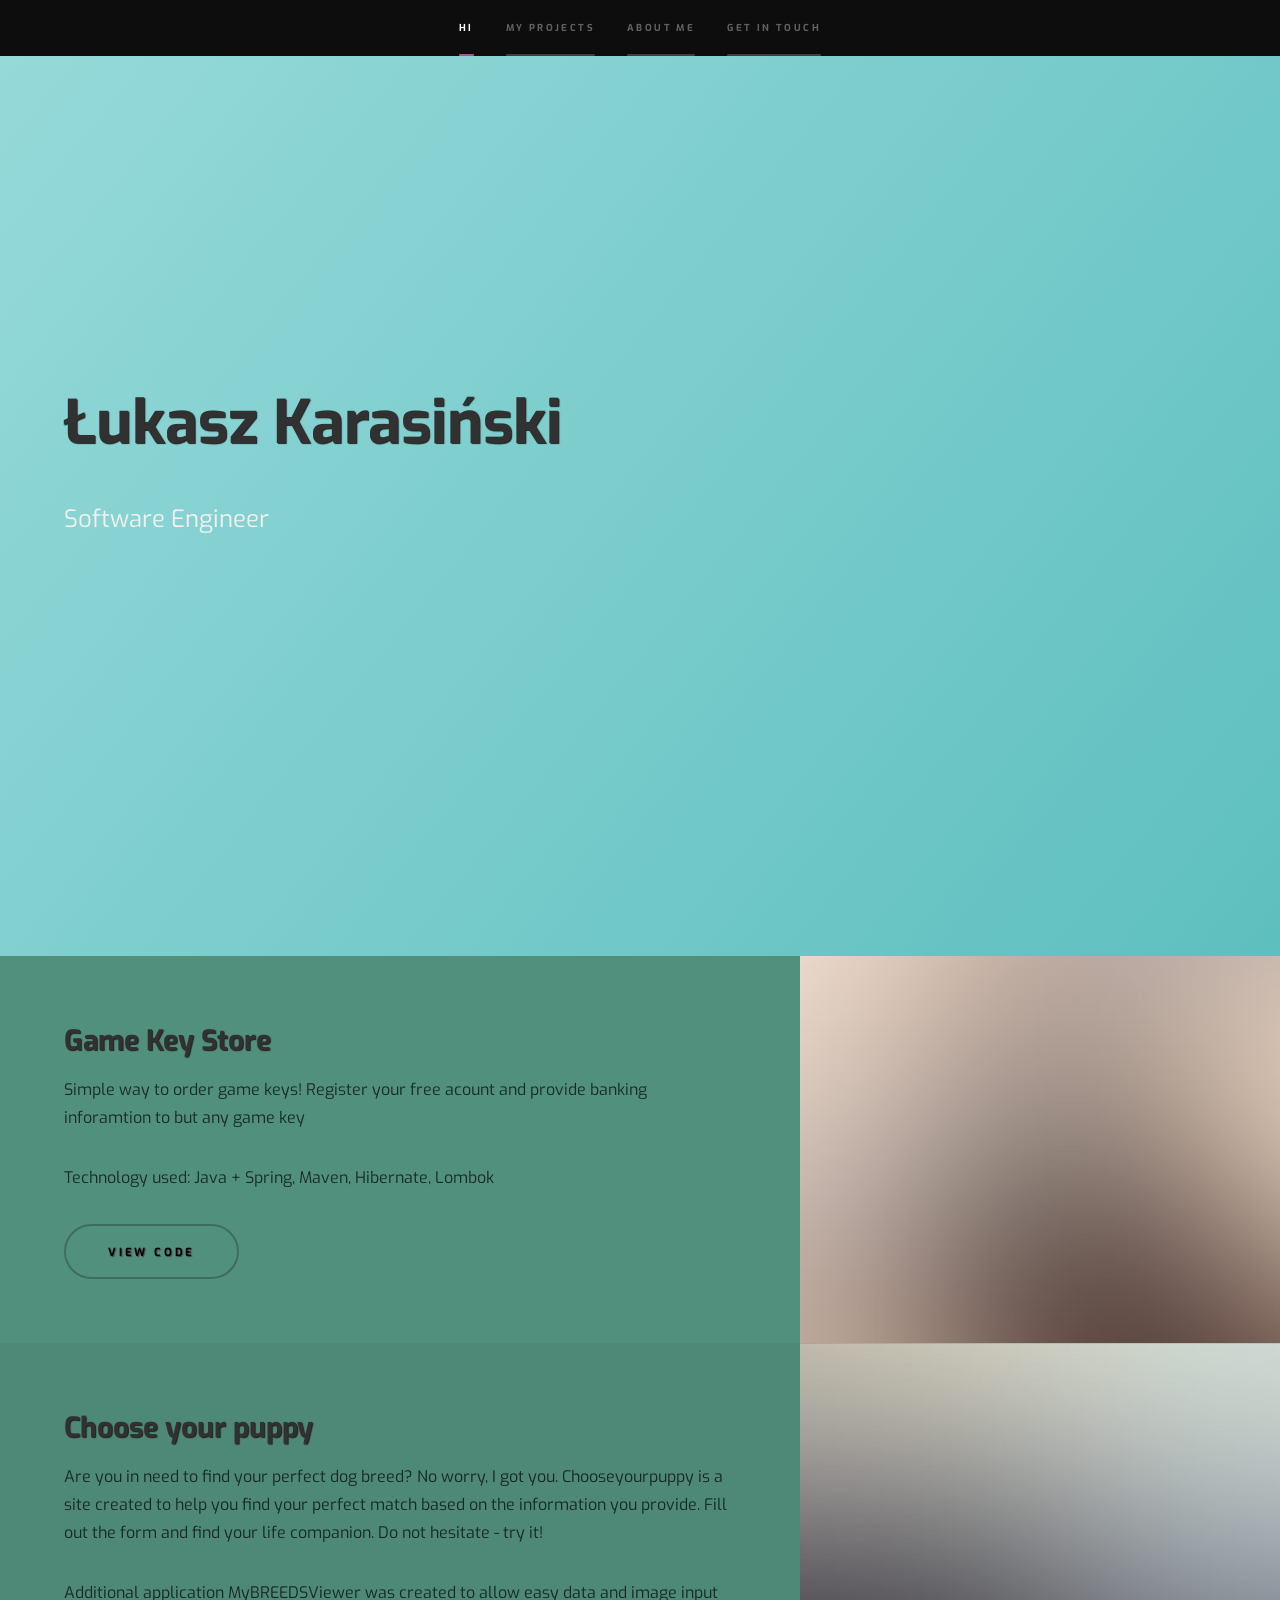
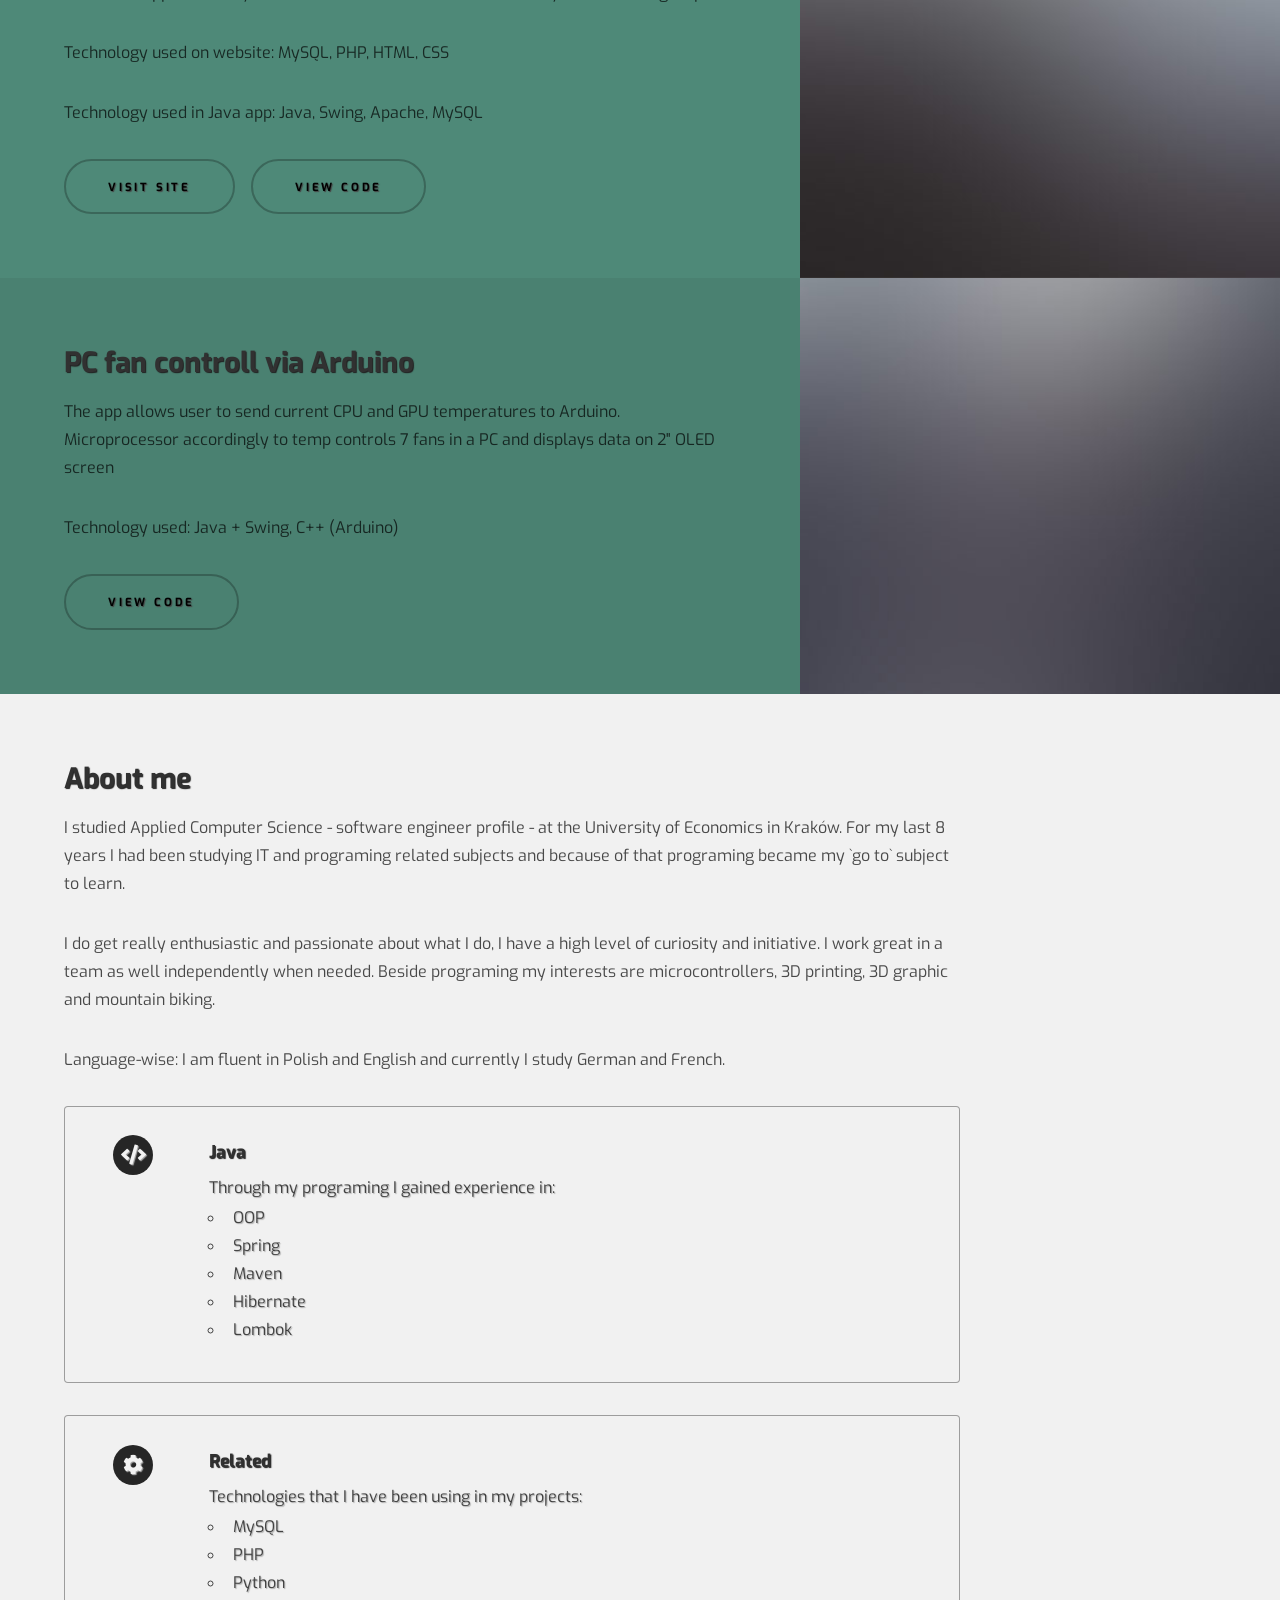
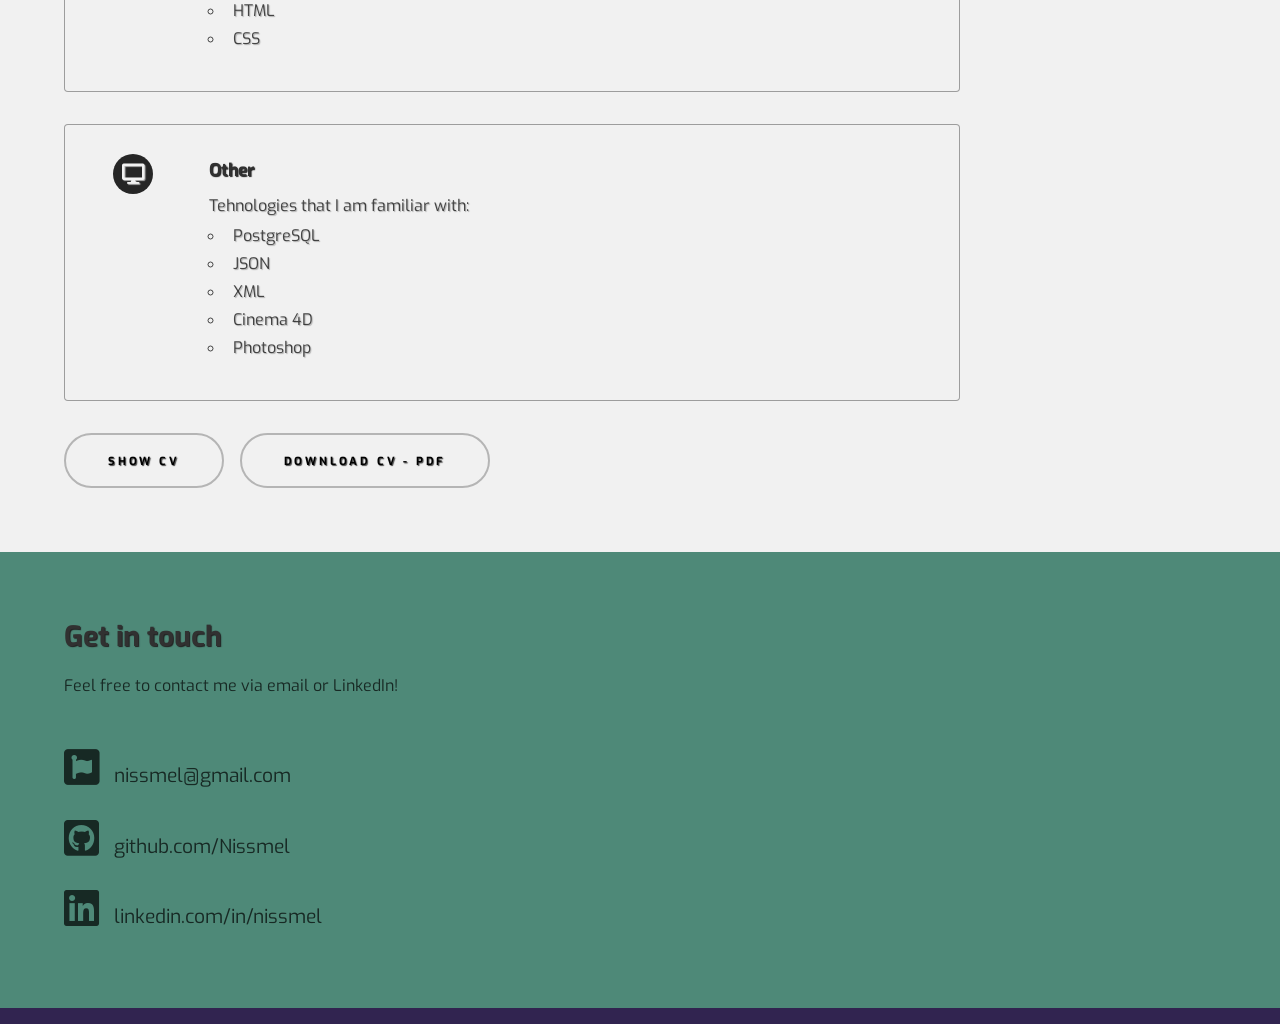
==== commit 1e6632aa: "Update index.html" ====
--- a/index.html
+++ b/index.html
@@ -153,7 +153,7 @@
 							</div>
 
 							<ul class="actions">
-								<li><a href="https://raw.githubusercontent.com/Nissmel/nissmel.github.io/master/assets/css/images/Lukasz_Karasinski_CV.pdf">Show CV</a></li>
+								<li><a href="https://raw.githubusercontent.com/Nissmel/nissmel.github.io/master/assets/css/images/Lukasz_Karasinski_CV.pdf" class="button">Show CV</a></li>
 								<li><a href="https://raw.githubusercontent.com/Nissmel/nissmel.github.io/master/assets/css/images/Lukasz_Karasinski_CV.pdf" class="button">Download CV - PDF </a></li>
 							</ul>
 						</div>
